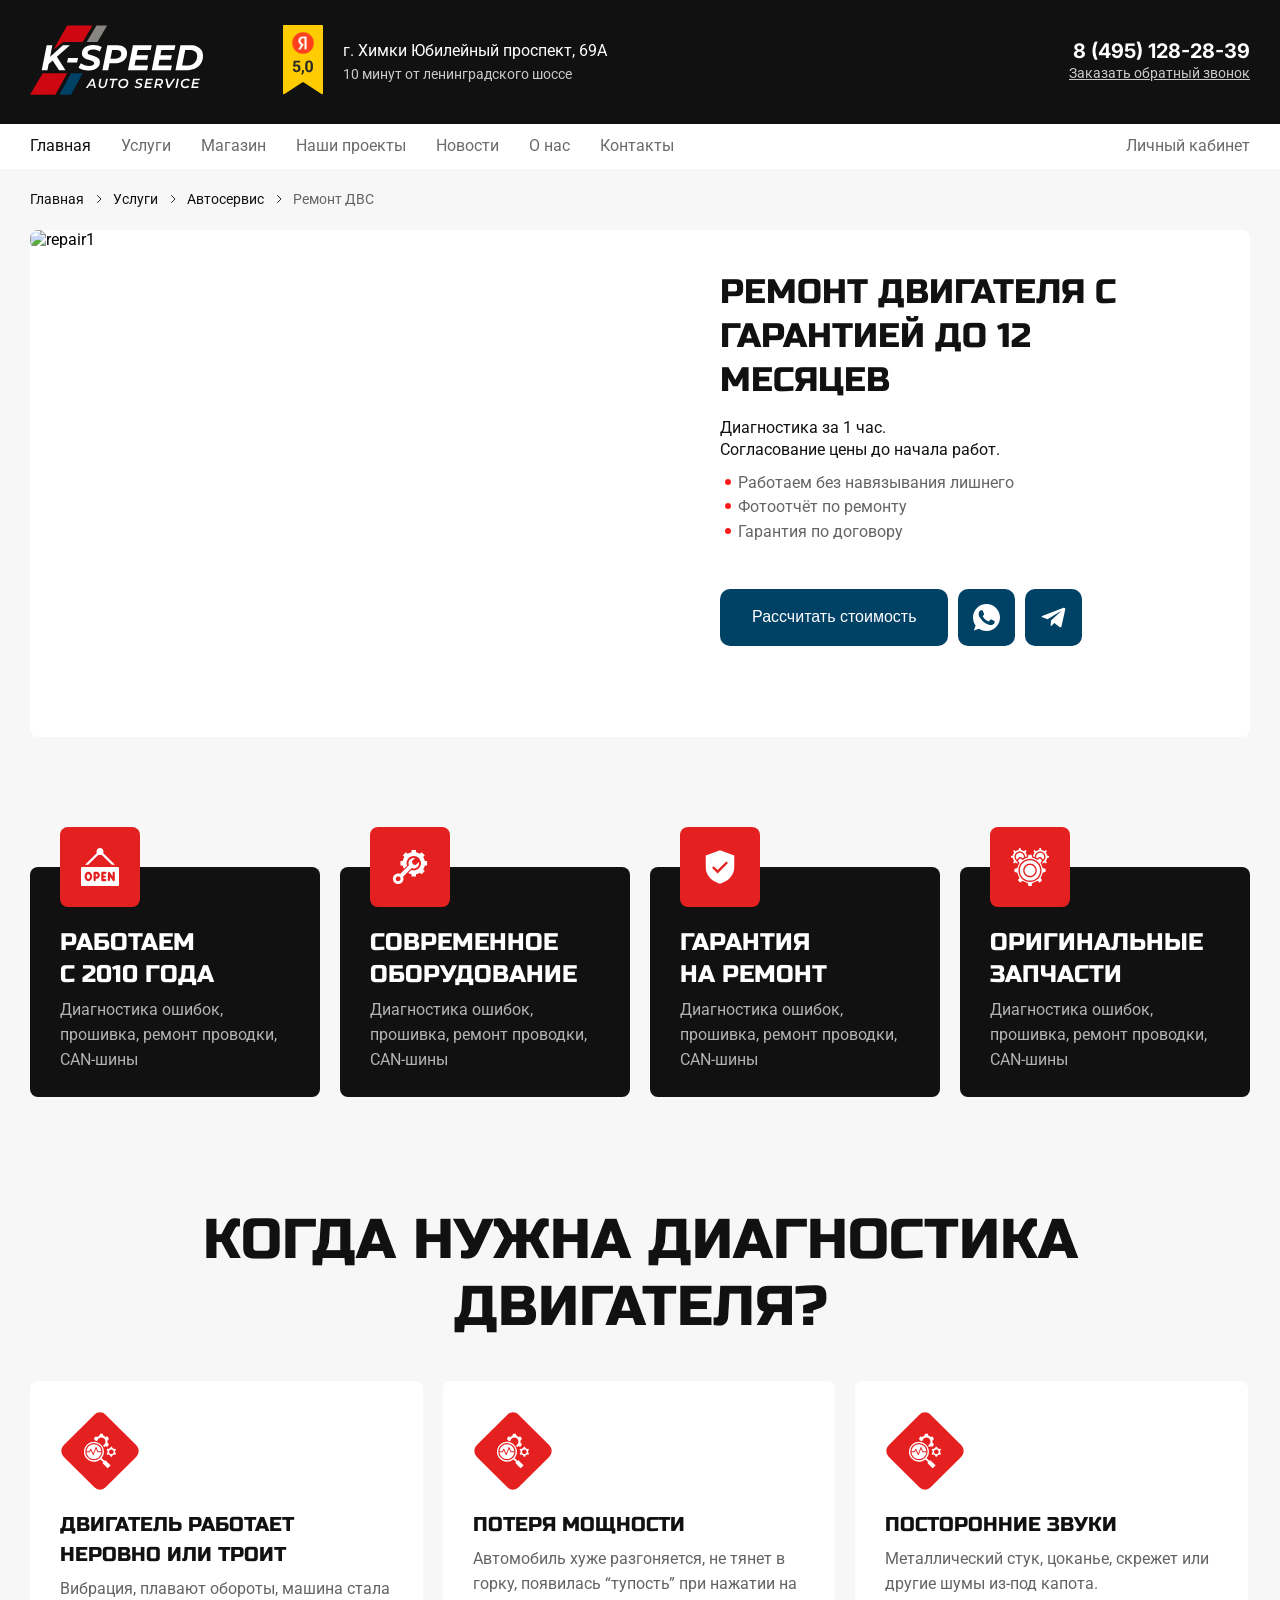
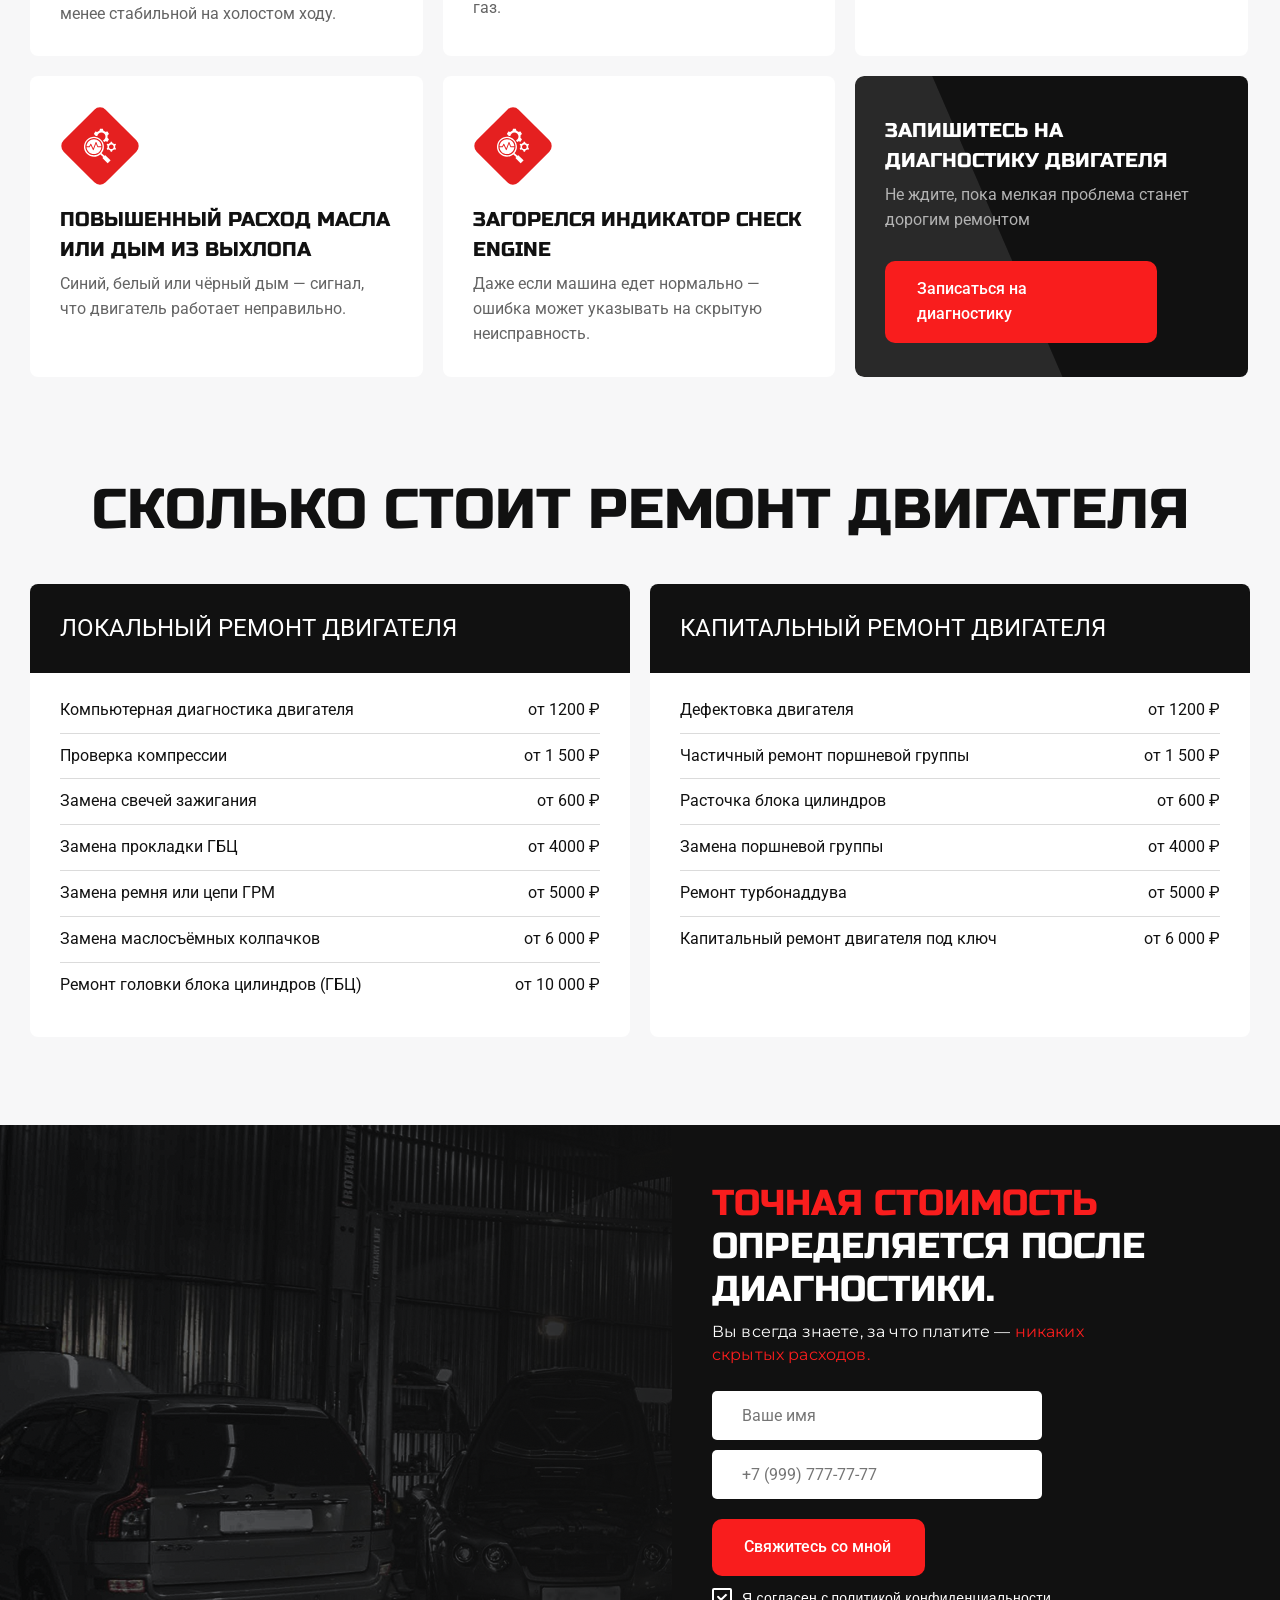
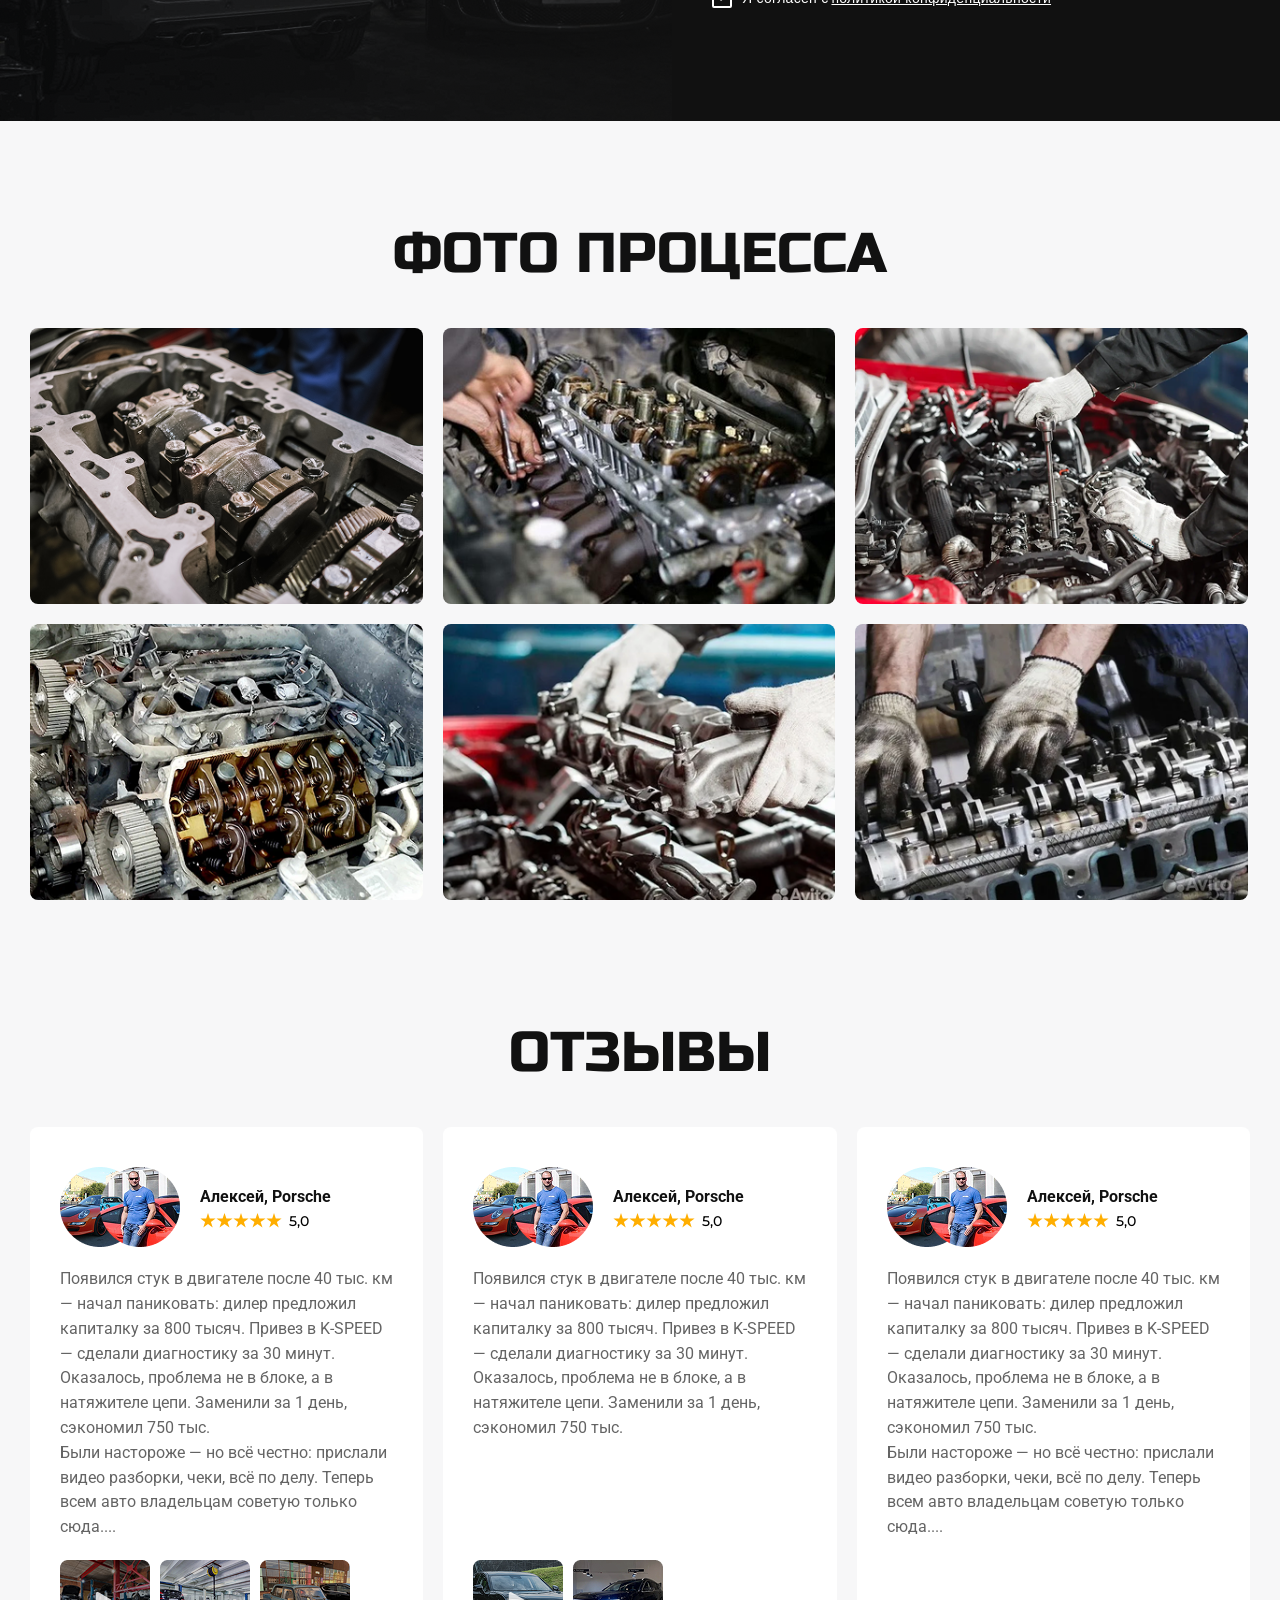
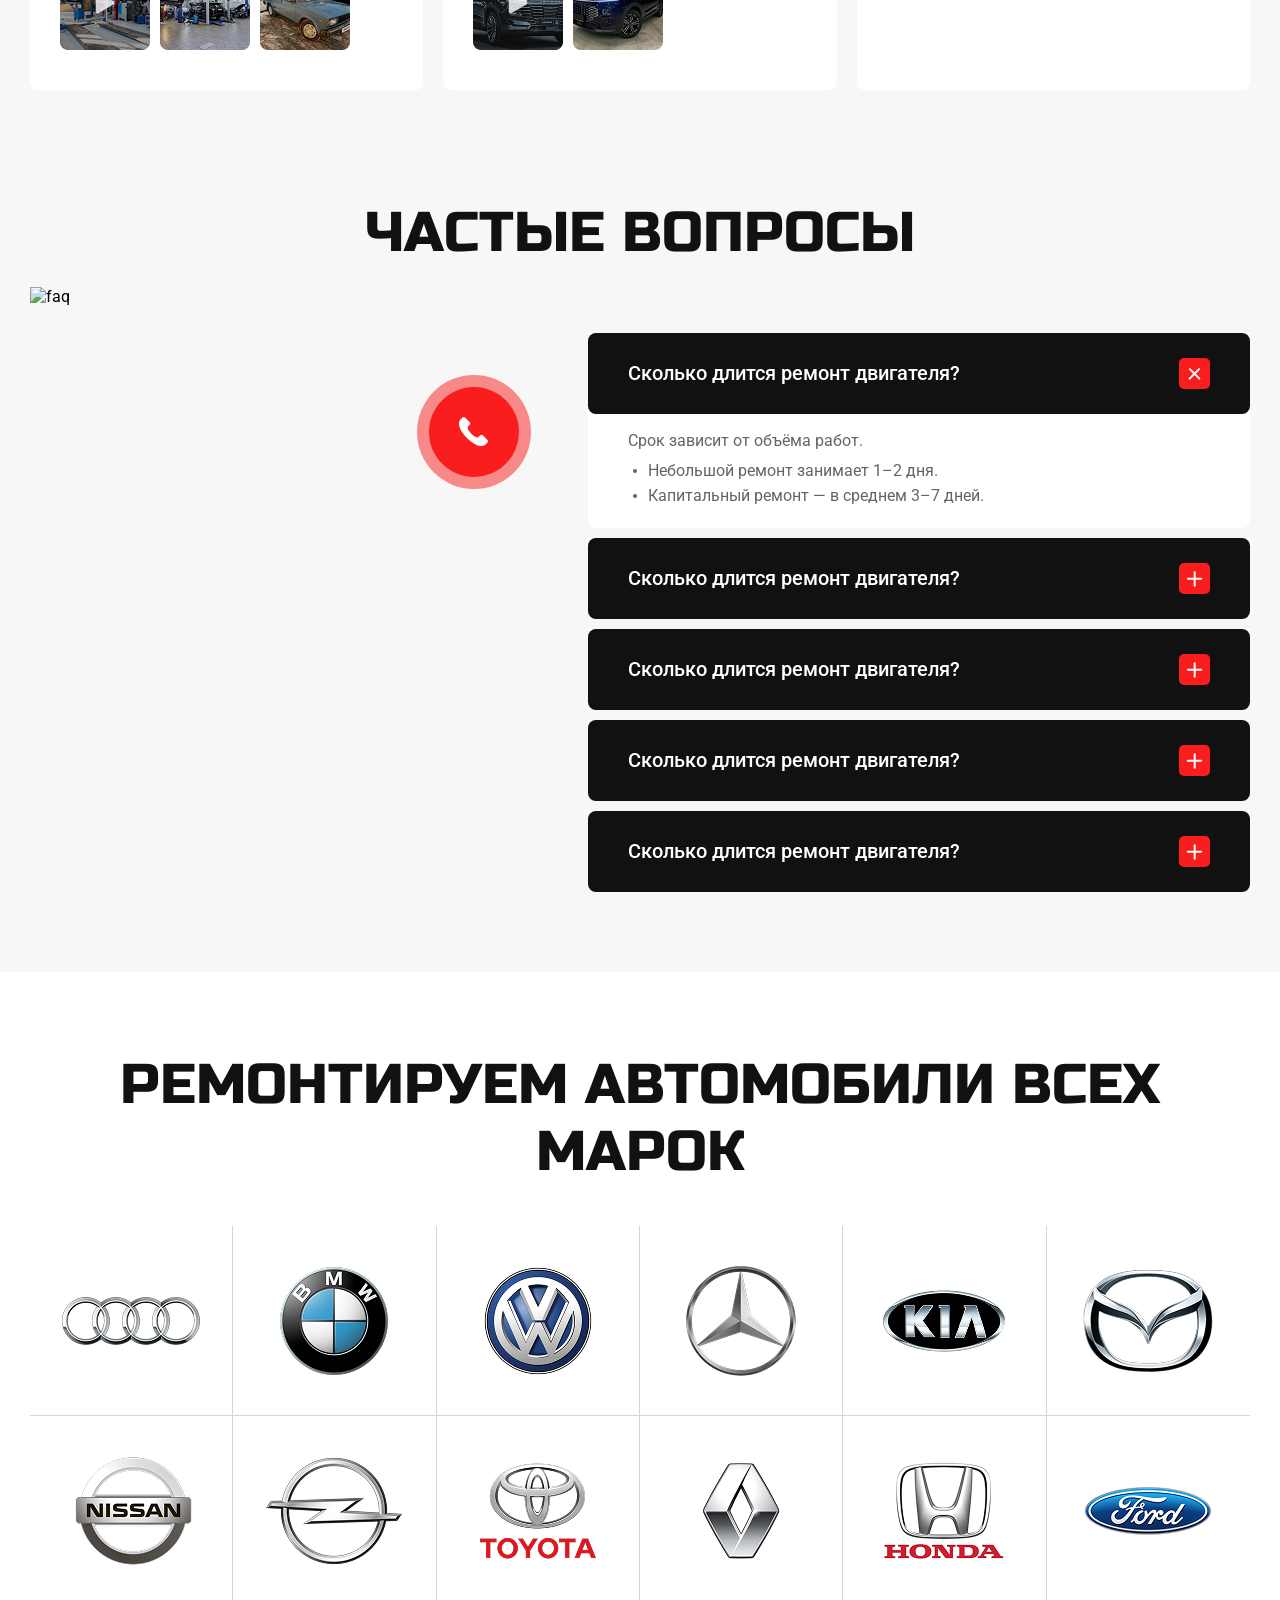
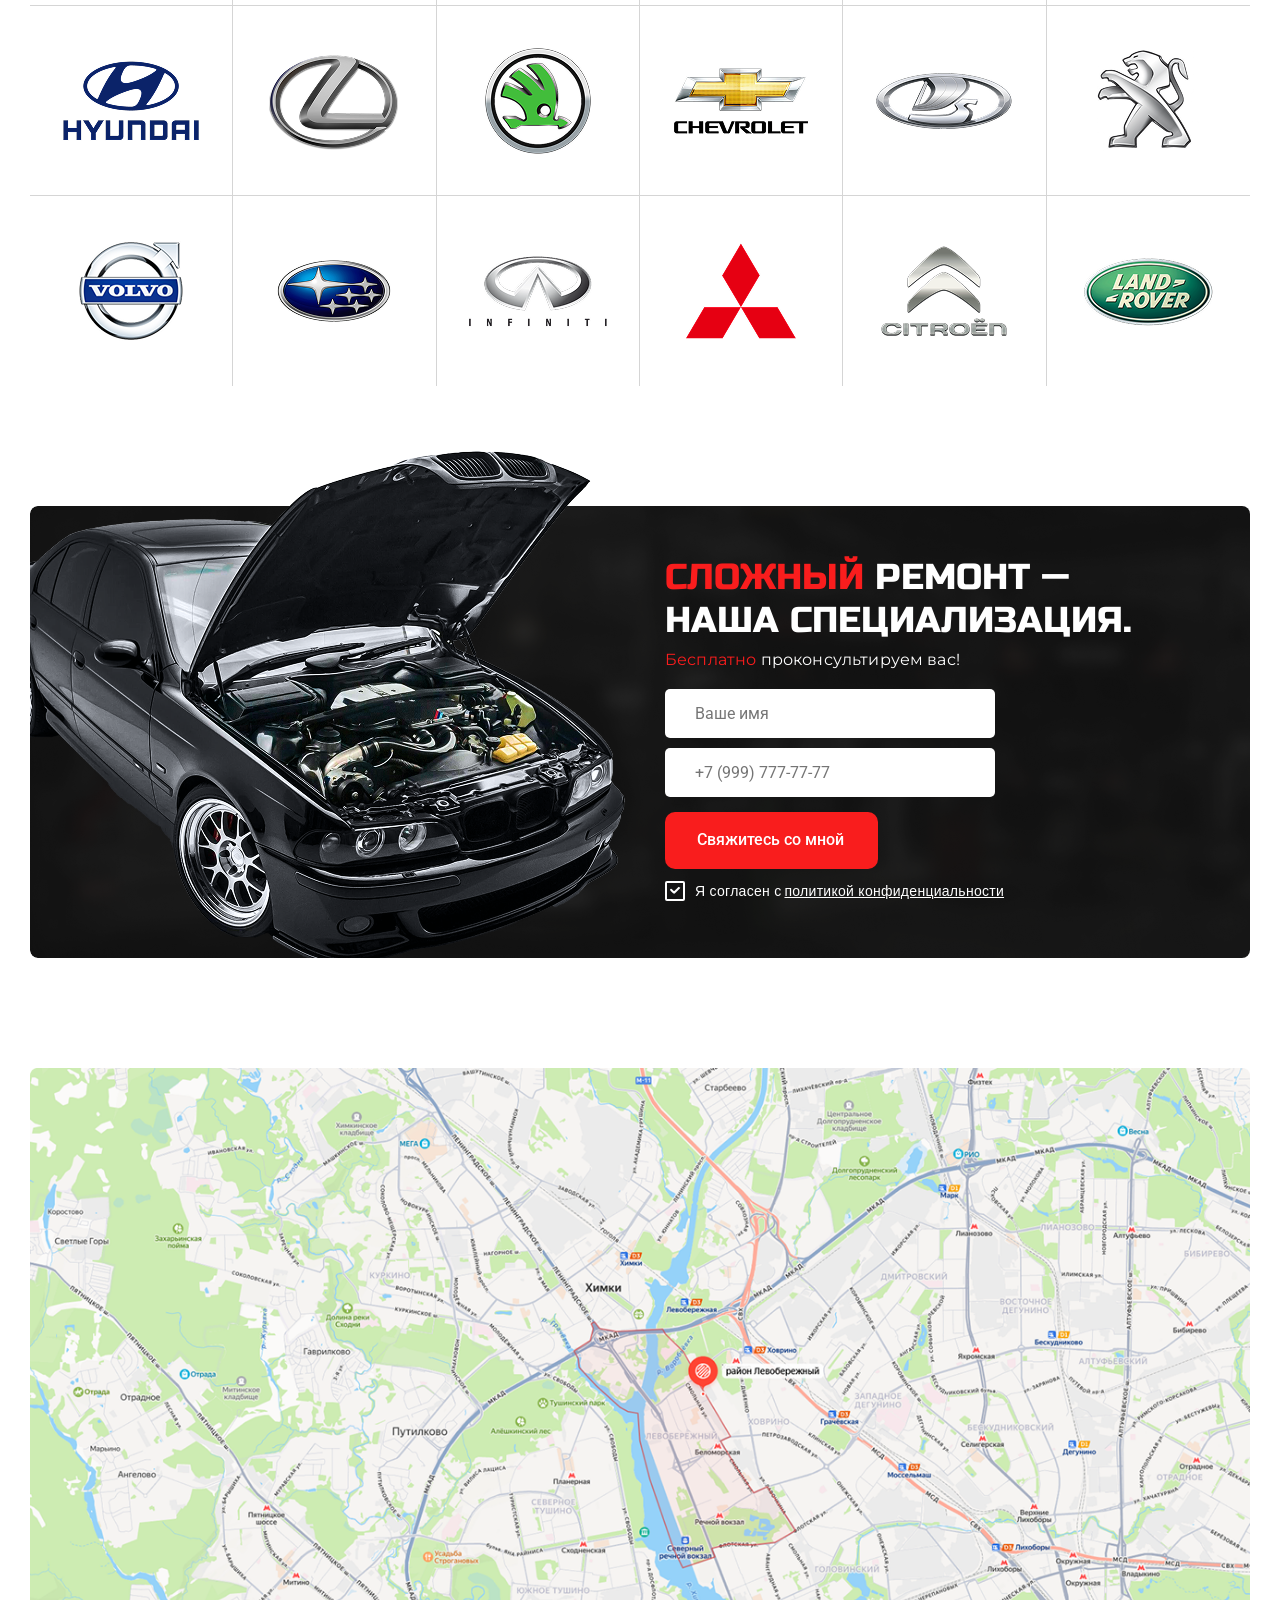
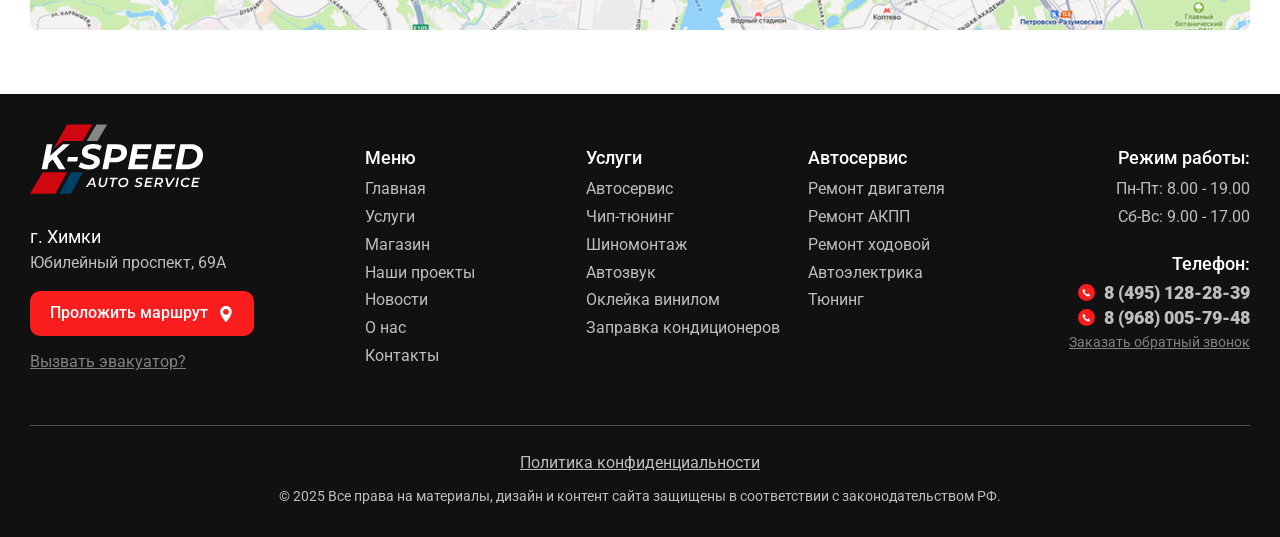
==== repair.html @ e87ddae4 "add new page" ====
<!DOCTYPE html>
<html lang="en">
<head>
    <meta name="viewport" content="width=device-width, initial-scale=1.0">
    <meta charset="UTF-8">
    <title>K-speed</title>
    <link
            rel="stylesheet"
            href="https://cdn.jsdelivr.net/npm/swiper@12/swiper-bundle.min.css"
    />
    <link rel="preconnect" href="https://fonts.googleapis.com">
    <link rel="preconnect" href="https://fonts.gstatic.com" crossorigin>
    <link href="https://fonts.googleapis.com/css2?family=Inter:ital,opsz,wght@0,14..32,100..900;1,14..32,100..900&family=Montserrat:ital,wght@0,100..900;1,100..900&family=Roboto:ital,wght@0,100..900;1,100..900&family=Russo+One&display=swap" rel="stylesheet">
    <link rel="stylesheet" href="css/main.css">
    <link rel="stylesheet" href="css/media.css">
</head>
<body>
    <header class="header">
        <div class="header__top">
            <div class="container">
                <div class="header__top--content df">
                    <div class="header__logo">
                        <a href="">
                            <img src="images/logo.svg" alt="logo">
                        </a>
                    </div>
                    <div class="header__address df a-center">
                        <div class="header__yandex">
                            <img src="images/yandex.svg" alt="yandex">
                        </div>
                        <div class="header__address--info df f-column">
                            <span>г. Химки Юбилейный проспект, 69А</span>
                            <span>10 минут от ленинградского шоссе</span>
                        </div>
                    </div>
                    <div class="header__phone df f-column j-center">
                        <a href="tel:8 (495) 128-28-39" class="header__phone--number">8 (495) 128-28-39</a>
                        <a href="" class="btn btn__request">Заказать обратный звонок</a>
                    </div>

                    <button class="btn btn__menu">
                        <svg xmlns="http://www.w3.org/2000/svg" width="20" height="20" viewBox="0 0 20 20" fill="none">
                            <path d="M2.5 5H17.5M2.5 10H17.5M2.5 15H17.5" stroke="white" stroke-width="1.25" stroke-linecap="round" stroke-linejoin="round"/>
                        </svg>
                    </button>
                </div>
            </div>
        </div>
        <nav class="nav">
            <div class="container">
                <div class="nav__content df">
                    <ul class="menu df a-center">
                        <li class="menu__item menu__item--active">
                            <a href="" class="menu__link">Главная</a>
                        </li>
                        <li class="menu__item">
                            <a href="" class="menu__link">Услуги</a>
                        </li>
                        <li class="menu__item">
                            <a href="" class="menu__link">Магазин</a>
                        </li>
                        <li class="menu__item">
                            <a href="" class="menu__link">Наши проекты</a>
                        </li>
                        <li class="menu__item">
                            <a href="" class="menu__link">Новости</a>
                        </li>
                        <li class="menu__item">
                            <a href="" class="menu__link">О нас</a>
                        </li>
                        <li class="menu__item">
                            <a href="" class="menu__link">Контакты</a>
                        </li>
                        <li class="menu__item">
                            <a href="" class="menu__link">Личный кабинет</a>
                        </li>
                    </ul>
                </div>
            </div>
        </nav>
    </header>
    <main>
        <section class="breadcrumbs"> 
            <div class="container">
                <ul class="breadcrumbs__list df a-center">
                    <li class="breadcrumbs__item">
                        <a href="">Главная</a>
                    </li>
                    <li class="breadcrumbs__item">
                        <a href="">Услуги</a>
                    </li>
                    <li class="breadcrumbs__item">
                        <a href="">Автосервис</a>
                    </li>
                    <li class="breadcrumbs__item">
                        Ремонт ДВС
                    </li>

                </ul>
            </div>
        </section>

        <section class="repair">
            <div class="container">
                <div class="repair__content df">
                    <div class="repair__left">
                        <img src="images/reapir1.svg" alt="repair1">
                    </div>
                    <div class="repair__right">
                        <h2 class="section__title">Ремонт двигателя
                            с гарантией до 12 месяцев</h2>
                        <p>Диагностика за 1 час. <br>
                            Согласование цены до начала работ.</p>
                        <ul>
                            <li>Работаем без навязывания лишнего</li>
                            <li>Фотоотчёт по ремонту</li>
                            <li>Гарантия по договору</li>
                        </ul>
                        <div class="repair__actions df">
                            <button class="btn btn__blue">Рассчитать стоимость</button>
                            <a href="" class="btn btn__blue btn__blue--square"><svg xmlns="http://www.w3.org/2000/svg" width="27" height="27" viewBox="0 0 27 27" fill="none">
                                <g clip-path="url(#clip0_79_37)">
                                    <path d="M13.5034 0H13.4966C6.05306 0 0 6.05475 0 13.5C0 16.4531 0.95175 19.1903 2.57006 21.4127L0.887625 26.4279L6.07669 24.7691C8.21138 26.1833 10.7578 27 13.5034 27C20.9469 27 27 20.9436 27 13.5C27 6.05644 20.9469 0 13.5034 0ZM21.3587 19.0637C21.033 19.9834 19.7404 20.7461 18.7093 20.9689C18.0039 21.1191 17.0826 21.2389 13.9809 19.953C10.0136 18.3094 7.45875 14.2779 7.25963 14.0164C7.06894 13.7548 5.6565 11.8817 5.6565 9.94444C5.6565 8.00719 6.64031 7.06388 7.03688 6.65888C7.36256 6.32644 7.90087 6.17456 8.41725 6.17456C8.58431 6.17456 8.7345 6.183 8.8695 6.18975C9.26606 6.20662 9.46519 6.23025 9.72675 6.85631C10.0524 7.641 10.8456 9.57825 10.9401 9.77738C11.0362 9.9765 11.1324 10.2465 10.9974 10.5081C10.8709 10.7781 10.7595 10.8979 10.5604 11.1274C10.3612 11.3569 10.1722 11.5324 9.97312 11.7788C9.79087 11.9931 9.585 12.2226 9.8145 12.6191C10.044 13.0073 10.8371 14.3016 12.0049 15.3411C13.5118 16.6826 14.7336 17.1113 15.1706 17.2935C15.4963 17.4285 15.8844 17.3964 16.1224 17.1433C16.4244 16.8176 16.7974 16.2776 17.1771 15.7461C17.4471 15.3647 17.7879 15.3174 18.1457 15.4524C18.5102 15.579 20.439 16.5324 20.8356 16.7299C21.2321 16.929 21.4937 17.0235 21.5899 17.1906C21.6844 17.3576 21.6844 18.1423 21.3587 19.0637Z" fill="white"/>
                                </g>
                                <defs>
                                    <clipPath id="clip0_79_37">
                                        <rect width="27" height="27" fill="white"/>
                                    </clipPath>
                                </defs>
                            </svg>
                            </a>
                            <a href="" class="btn btn__blue btn__blue--square"><svg xmlns="http://www.w3.org/2000/svg" width="27" height="27" viewBox="0 0 27 27" fill="none">
                                <path d="M2.20845 13.3586L7.64256 15.2042L20.5438 7.31698C20.7308 7.2026 20.9224 7.45659 20.7611 7.60506L10.9939 16.5953L10.6307 21.6284C10.6031 22.0113 11.0643 22.2245 11.338 21.9554L14.3453 18.9982L19.8429 23.1599C20.4355 23.6086 21.2936 23.2923 21.4534 22.5665L25.2814 5.18525C25.4998 4.1937 24.5282 3.35701 23.58 3.72012L2.1808 11.9144C1.50951 12.1715 1.5278 13.1275 2.20845 13.3586Z" fill="white"/>
                            </svg>
                            </a>
                        </div>
                    </div>
                </div>
            </div>
        </section>
        <section class="points">
            <div class="container">
                <div class="point__list df">
                    <div class="point__item">
                        <div class="point__icon">
                            <svg xmlns="http://www.w3.org/2000/svg" width="38" height="38" viewBox="0 0 38 38" fill="none">
                                <g clip-path="url(#clip0_79_142)">
                                    <path d="M15.4234 26.0756H14.748V28.6188H15.4234C17.1109 28.5488 17.1095 26.145 15.4234 26.0756Z" fill="white"/>
                                    <path d="M7.37434 26.0756C6.53812 26.0756 5.80469 27.227 5.80469 28.5396C5.80469 29.8523 6.53819 31.0037 7.37434 31.0037C8.21049 31.0037 8.94407 29.8523 8.94407 28.5396C8.94407 27.227 8.21049 26.0756 7.37434 26.0756Z" fill="white"/>
                                    <path d="M36.8866 19.0792H1.11328C0.498451 19.0792 0 19.5777 0 20.1925V36.8868C0 37.5016 0.498451 38 1.11328 38H36.8866C37.5014 38 37.9999 37.5016 37.9999 36.8868V20.1925C37.9999 19.5777 37.5014 19.0792 36.8866 19.0792ZM7.3736 33.2302C5.31827 33.2302 3.5774 31.2079 3.5774 28.5396C3.75917 22.3096 10.995 22.3266 11.17 28.5397C11.1699 31.1762 9.45373 33.2302 7.3736 33.2302ZM15.4226 30.8454H14.7472V32.117C14.6884 33.5941 12.5789 33.593 12.5207 32.117V24.9624C12.5207 24.3475 13.0191 23.8491 13.6339 23.8491H15.4226C20.0645 24.0418 20.061 30.6543 15.4226 30.8454ZM23.7697 27.4264C25.2468 27.4852 25.2457 29.5946 23.7697 29.6529H22.4981V31.0037H24.3659C25.843 31.0625 25.8419 33.172 24.3659 33.2302H21.3849C20.77 33.2302 20.2716 32.7318 20.2716 32.117V24.9623C20.2716 24.3475 20.77 23.849 21.3849 23.849H24.3659C25.843 23.9079 25.8419 26.0173 24.3659 26.0756H22.4981V27.4264H23.7697ZM33.8263 32.117C33.8263 32.6075 33.5052 33.0402 33.0357 33.1824C32.5628 33.3255 32.057 33.1398 31.7868 32.7345L29.0566 28.6392V32.1169C28.9977 33.594 26.8883 33.5929 26.8301 32.1169V24.9622C26.8301 24.4716 27.1512 24.0389 27.6207 23.8967C28.0901 23.7547 28.5974 23.9365 28.8696 24.3447L31.5998 28.44V24.9623C31.6586 23.4852 33.7681 23.4863 33.8263 24.9623V32.117Z" fill="white"/>
                                    <path d="M7.2191 16.8526L17.4417 6.62928C18.3678 7.1143 19.631 7.1143 20.557 6.62928L30.7796 16.8527H33.9284L22.1311 5.05444C23.2967 2.77794 21.5681 -0.0244773 18.9993 0.000163262C16.4309 -0.0246257 14.7017 2.77838 15.8676 5.05444L4.07031 16.8526H7.2191Z" fill="white"/>
                                </g>
                                <defs>
                                    <clipPath id="clip0_79_142">
                                        <rect width="38" height="38" fill="white"/>
                                    </clipPath>
                                </defs>
                            </svg>
                        </div>
                        <h3 class="point__title">Работаем <br> с 2010 года</h3>
                        <p class="point__text">Диагностика ошибок, прошивка, ремонт проводки, CAN-шины</p>
                    </div>
                    <div class="point__item">
                        <div class="point__icon">
                            <svg xmlns="http://www.w3.org/2000/svg" width="38" height="38" viewBox="0 0 38 38" fill="none">
                                <path fill-rule="evenodd" clip-rule="evenodd" d="M20.5585 1.90002H25.0038V4.1305C26.4756 4.4239 27.8442 5.00295 29.0497 5.80741L30.6276 4.22943L33.7709 7.37279L32.193 8.95069C32.9976 10.1561 33.5764 11.5248 33.8699 12.9965H36.1004V17.4418H33.8699C33.5766 18.9137 32.9975 20.2823 32.1931 21.4878L33.7709 23.0657L30.6276 26.209L29.0498 24.6313C27.8443 25.4359 26.4755 26.0147 25.0038 26.3082V28.5385H20.5585V26.3082C19.3715 26.0716 18.2517 25.6492 17.2304 25.0726L20.3264 21.9766C21.0923 22.2549 21.919 22.4069 22.7811 22.4069C26.7507 22.4069 29.9687 19.1889 29.9687 15.2193C29.9687 11.2496 26.7507 8.03166 22.7811 8.03166C18.8115 8.03166 15.5935 11.2496 15.5935 15.2193C15.5935 16.0814 15.7454 16.9079 16.0237 17.6739L12.9277 20.77C12.3511 19.7487 11.9289 18.6288 11.6922 17.4419H9.46184V12.9966H11.6922C11.9856 11.5248 12.5647 10.1561 13.3691 8.95062L11.7912 7.37272L14.9345 4.22943L16.5124 5.80727C17.7178 5.00267 19.0867 4.4239 20.5584 4.13043V1.90002H20.5585ZM27.9134 13.9883L24.8124 17.0893L21.7355 16.2649L20.911 13.188L24.012 10.087C23.6172 9.99262 23.205 9.94263 22.7812 9.94263C19.867 9.94263 17.5047 12.305 17.5047 15.2192C17.5047 15.967 17.6606 16.6784 17.9412 17.323C14.1718 21.0923 13.0502 22.2139 9.28087 25.9833C8.63627 25.7027 7.92492 25.5468 7.17702 25.5468C4.26282 25.5468 1.90039 27.9093 1.90039 30.8235C1.90039 33.7376 4.26282 36.1 7.17695 36.1C10.0911 36.1 12.4535 33.7376 12.4535 30.8235C12.4535 30.0756 12.2976 29.3642 12.017 28.7196L20.6773 20.0593C21.3219 20.3399 22.0333 20.4959 22.7812 20.4959C25.6954 20.4959 28.0578 18.1335 28.0578 15.2193C28.0577 14.7954 28.0077 14.3832 27.9134 13.9883ZM7.85514 33.3542L5.32434 32.6761L4.64622 30.1453L6.49891 28.2926L9.02971 28.9707L9.70789 31.5015L7.85514 33.3542Z" fill="white"/>
                            </svg>

                        </div>
                        <h3 class="point__title">Современное <br>оборудование</h3>
                        <p class="point__text">Диагностика ошибок, прошивка, ремонт проводки, CAN-шины</p>
                    </div>
                    <div class="point__item">
                        <div class="point__icon">
                            <svg xmlns="http://www.w3.org/2000/svg" width="38" height="38" viewBox="0 0 38 38" fill="none">
                                <path d="M19 2.29846L4.75 7.48102V19C4.75 32.0161 18.5779 35.5566 18.717 35.5914L19 35.6598L19.283 35.5914C19.4221 35.5566 33.25 32.0161 33.25 19V7.48102L19 2.29846ZM16.625 25.4292L11.0354 19.8396L12.7146 18.1604L16.625 22.0708L25.2854 13.4104L26.9646 15.0896L16.625 25.4292Z" fill="white"/>
                            </svg>
                        </div>
                        <h3 class="point__title">Гарантия <br>
                            на ремонт</h3>
                        <p class="point__text">Диагностика ошибок, прошивка, ремонт проводки, CAN-шины</p>
                    </div>
                    <div class="point__item">
                        <div class="point__icon">
                            <svg xmlns="http://www.w3.org/2000/svg" width="38" height="38" viewBox="0 0 38 38" fill="none">
                                <g clip-path="url(#clip0_79_154)">
                                    <path d="M18.9983 32.5687C24.6195 32.5687 29.1764 28.0118 29.1764 22.3907C29.1764 16.7695 24.6195 12.2126 18.9983 12.2126C13.3772 12.2126 8.82031 16.7695 8.82031 22.3907C8.82667 28.0092 13.3798 32.5623 18.9983 32.5687ZM18.9983 15.6053C22.7458 15.6053 25.7837 18.6432 25.7837 22.3907C25.7837 26.1381 22.7458 29.176 18.9983 29.176C15.2509 29.176 12.213 26.1381 12.213 22.3907C12.2171 18.645 15.2526 15.6094 18.9983 15.6053Z" fill="white"/>
                                    <path d="M8.18882 9.32561C8.78282 8.85882 9.61492 8.84467 10.2244 9.29102L11.6358 10.3014C12.011 10.072 12.3971 9.86782 12.7893 9.67578C12.8541 9.39505 12.8887 9.1082 12.8925 8.82018C12.894 6.98612 11.669 5.37752 9.90058 4.89128C8.13216 4.40505 6.25697 5.16129 5.32065 6.73824C4.38433 8.31518 4.61794 10.3236 5.89134 11.6435C5.90493 11.6252 5.9144 11.6049 5.92867 11.5872C6.26731 11.1686 6.62976 10.7699 7.01433 10.3929C7.3875 10.0175 7.7795 9.66132 8.18882 9.32561Z" fill="white"/>
                                    <path d="M1.38491 9.77872C1.65872 9.82341 1.87775 10.0303 1.9379 10.3012C2.1199 11.1296 2.44925 11.9186 2.91024 12.6306C3.06251 12.8654 3.05497 13.1696 2.89123 13.3967L2.08512 14.5148C2.23577 14.694 2.41079 14.8792 2.59061 15.0652C2.75959 15.2287 2.94072 15.3936 3.12734 15.5544L4.24422 14.7496C4.47092 14.586 4.77478 14.5782 5.00964 14.7299C5.51825 15.0581 6.06725 15.319 6.64286 15.5062C6.73175 15.3468 6.81383 15.1846 6.90951 15.0313L5.89784 13.6179C5.81724 13.5034 5.75117 13.3794 5.70106 13.2487C4.25071 12.2414 3.38775 10.5858 3.39267 8.81996C3.39267 5.82202 5.82298 3.39166 8.82098 3.39166C11.819 3.39166 14.2493 5.82196 14.2493 8.81996C14.2493 8.90342 14.235 8.98619 14.2316 9.06965C14.6985 8.89881 15.1742 8.75296 15.6566 8.63266L15.8269 7.59244C15.7681 7.51758 15.7261 7.43107 15.7034 7.33869C15.5214 6.51027 15.192 5.72123 14.731 5.0093C14.5788 4.77444 14.5863 4.47021 14.75 4.24321L15.5562 3.12501C15.4035 2.94319 15.2332 2.75795 15.0581 2.58218C14.8831 2.40641 14.7012 2.24292 14.5153 2.08416L13.3957 2.88485C13.17 3.04635 12.8688 3.05414 12.6351 2.90455C11.9203 2.44755 11.1307 2.12007 10.3023 1.93694C10.0315 1.87673 9.82455 1.65777 9.77986 1.38395L9.55934 0.0356945C9.06812 -0.00668982 8.57409 -0.00668982 8.08287 0.0356945L7.86235 1.38395C7.81766 1.65777 7.61072 1.87679 7.3399 1.93694C6.51153 2.12 5.72188 2.44755 5.00708 2.90455C4.77334 3.05414 4.4721 3.04635 4.24647 2.88485L3.12603 2.0841C2.94689 2.23475 2.76165 2.40978 2.57572 2.5896C2.40811 2.7572 2.24051 2.94039 2.08512 3.12495L2.89123 4.24314C3.05497 4.47015 3.06251 4.77438 2.91024 5.00924C2.44925 5.72123 2.1199 6.5102 1.9379 7.33863C1.87769 7.60945 1.65872 7.81639 1.38491 7.86108L0.0366499 8.0816C0.0155825 8.32051 0 8.56547 0 8.8199C0 9.07433 0.0148968 9.31592 0.0366499 9.55813L1.38491 9.77872Z" fill="white"/>
                                    <path d="M18.9986 27.819C21.9966 27.819 24.4269 25.3887 24.4269 22.3907C24.4269 19.3927 21.9966 16.9624 18.9986 16.9624C16.0006 16.9624 13.5703 19.3927 13.5703 22.3907C13.5703 25.3887 16.0006 27.819 18.9986 27.819Z" fill="white"/>
                                    <path d="M33.2479 8.81998C33.2479 6.57149 31.4252 4.74878 29.1767 4.74878C26.9282 4.74878 25.1055 6.57155 25.1055 8.81998C25.1092 9.10806 25.1438 9.39491 25.2086 9.67558C25.5994 9.86762 25.9856 10.0719 26.3622 10.3012L27.7756 9.28951C28.379 8.84541 29.204 8.85569 29.7962 9.31463C30.213 9.65569 30.6118 10.018 30.9911 10.4003C31.3715 10.773 31.7301 11.1671 32.0653 11.5809C32.0809 11.6013 32.0924 11.6237 32.1073 11.6447C32.8421 10.8885 33.2515 9.87447 33.2479 8.81998Z" fill="white"/>
                                    <path d="M23.767 9.06971C23.7636 8.98625 23.7493 8.90348 23.7493 8.82002C23.7493 5.82208 26.1796 3.39171 29.1776 3.39171C32.1756 3.39171 34.6059 5.82202 34.6059 8.82002C34.6109 10.5848 33.7484 12.2394 32.2989 13.2461C32.2489 13.3776 32.1825 13.5023 32.1015 13.6173L31.0911 15.0286C31.1868 15.1847 31.2689 15.3469 31.3578 15.5036C31.9334 15.3164 32.4824 15.0555 32.991 14.7273C33.2258 14.5756 33.5296 14.5834 33.7564 14.747L34.874 15.5524C35.0484 15.4011 35.237 15.2301 35.425 15.0476C35.5878 14.8787 35.7581 14.6982 35.9156 14.5116L35.1094 13.394C34.9457 13.167 34.9382 12.8628 35.0904 12.6279C35.5514 11.9159 35.8808 11.127 36.0628 10.2985C36.123 10.0277 36.342 9.82079 36.6158 9.77609L37.964 9.55557C37.985 9.31741 38.0007 9.07245 38.0007 8.81734C38.0007 8.56222 37.9857 8.32132 37.964 8.0791L36.6158 7.85858C36.342 7.81389 36.1229 7.60695 36.0628 7.33613C35.8808 6.50771 35.5514 5.71867 35.0904 5.00674C34.9382 4.77188 34.9457 4.46765 35.1094 4.24065L35.9156 3.12245C35.7629 2.94057 35.5926 2.75539 35.4175 2.57962C35.2425 2.40385 35.0606 2.24036 34.8747 2.0816L33.7551 2.88229C33.5294 3.04379 33.2282 3.05158 32.9945 2.90199C32.2797 2.44499 31.4901 2.11751 30.6617 1.93438C30.3909 1.87417 30.184 1.6552 30.1393 1.38139L29.9186 0.0330089C29.4273 -0.00937537 28.9333 -0.00937537 28.4421 0.0330089L28.2216 1.38127C28.1769 1.65508 27.9699 1.87411 27.6991 1.93426C26.8708 2.11732 26.0811 2.44486 25.3663 2.90186C25.1326 3.05146 24.8313 3.04366 24.6057 2.88217L23.4854 2.08148C23.3063 2.23213 23.1211 2.40715 22.9351 2.58697C22.7675 2.75458 22.5999 2.93777 22.4445 3.12232L23.2506 4.24052C23.4144 4.46753 23.4219 4.77176 23.2697 5.00662C22.8087 5.71861 22.4793 6.50758 22.2973 7.33601C22.2746 7.42838 22.2325 7.51489 22.1738 7.58975L22.3441 8.62997C22.8259 8.75127 23.3008 8.89805 23.767 9.06971Z" fill="white"/>
                                    <path d="M11.2198 11.6699L9.43257 10.3929C9.3152 10.3011 9.15078 10.2994 9.03154 10.3889C8.28595 11.0057 7.60051 11.6918 6.98438 12.438C6.90609 12.5563 6.91183 12.7113 6.99865 12.8234L8.27903 14.6107C8.44234 14.8387 8.44851 15.1436 8.29462 15.3781C7.4124 16.7172 6.79234 18.2114 6.46729 19.7817C6.41026 20.0568 6.18955 20.2684 5.91225 20.3137L3.75046 20.6686C3.6071 20.6867 3.49291 20.7973 3.47023 20.9399C3.3667 21.9065 3.3667 22.8815 3.47023 23.8481C3.4994 23.9856 3.61034 24.0908 3.74909 24.1128L5.91156 24.4677C6.18887 24.513 6.40958 24.7245 6.46661 24.9997C6.7916 26.5699 7.41165 28.0643 8.29393 29.4033C8.44782 29.6378 8.44159 29.9427 8.27835 30.1707L7.00202 31.958C6.91127 32.076 6.90959 32.2398 6.99797 32.3597C7.6184 33.1066 8.30714 33.794 9.05529 34.413C9.17266 34.4871 9.32412 34.4786 9.43257 34.392L11.2198 33.1116C11.4478 32.9483 11.7528 32.9421 11.9872 33.096C13.3263 33.9782 14.8206 34.5983 16.3909 34.9233C16.666 34.9804 16.8776 35.2011 16.9229 35.4784L17.2777 37.6402C17.2959 37.7835 17.4064 37.8977 17.5491 37.9204C18.5157 38.0249 19.4907 38.0249 20.4573 37.9204C20.5972 37.8956 20.7044 37.7825 20.7219 37.6415L21.0768 35.4791C21.1221 35.2017 21.3336 34.981 21.6088 34.924C23.179 34.599 24.6734 33.979 26.0124 33.0967C26.2469 32.9428 26.5518 32.949 26.7798 33.1123L28.5671 34.3886C28.6843 34.4817 28.8497 34.4834 28.9688 34.3926C29.7131 33.7746 30.3983 33.0886 31.0153 32.3435C31.0928 32.2284 31.0893 32.0769 31.0064 31.9655L29.7206 30.1708C29.5573 29.9428 29.5511 29.6378 29.705 29.4034C30.5873 28.0643 31.2073 26.57 31.5324 24.9997C31.5894 24.7246 31.8101 24.5131 32.0874 24.4677L34.2492 24.1128C34.3907 24.0908 34.5032 23.9821 34.5301 23.8415C34.633 22.8768 34.633 21.904 34.5301 20.9394C34.507 20.7971 34.3934 20.6868 34.2506 20.668L32.0881 20.3131C31.8108 20.2678 31.5901 20.0563 31.533 19.7811C31.2081 18.2108 30.588 16.7165 29.7057 15.3774C29.5518 15.143 29.5581 14.838 29.7213 14.61L30.9976 12.8235C31.0868 12.7084 31.0909 12.5488 31.0078 12.4292C30.3888 11.6831 29.7007 10.9973 28.9525 10.3808C28.8352 10.3002 28.6791 10.3057 28.5678 10.3944L26.7799 11.67C26.5519 11.8333 26.2469 11.8395 26.0125 11.6856C24.6733 10.8036 23.179 10.1836 21.6088 9.85825C21.3337 9.80122 21.1222 9.58051 21.0768 9.30321L20.722 7.14073C20.7036 6.99763 20.5931 6.88381 20.4506 6.86119C19.484 6.75672 18.509 6.75672 17.5424 6.86119C17.4028 6.88593 17.2955 6.99868 17.2778 7.13936L16.9229 9.30252C16.8776 9.57983 16.6661 9.80054 16.3909 9.85757C14.8207 10.1828 13.3264 10.8029 11.9873 11.6849C11.7529 11.839 11.448 11.833 11.2198 11.6699ZM19 10.8557C25.3706 10.8557 30.535 16.0202 30.535 22.3908C30.535 28.7614 25.3706 33.9259 19 33.9259C12.6293 33.9259 7.46482 28.7615 7.46482 22.3908C7.47192 16.0231 12.6322 10.8628 19 10.8557Z" fill="white"/>
                                </g>
                                <defs>
                                    <clipPath id="clip0_79_154">
                                        <rect width="38" height="38" fill="white"/>
                                    </clipPath>
                                </defs>
                            </svg>
                        </div>
                        <h3 class="point__title">Оригинальные <br> запчасти</h3>
                        <p class="point__text">Диагностика ошибок, прошивка, ремонт проводки, CAN-шины</p>
                    </div>
                </div>
            </div>
        </section>
        <section class="diagnostics">
            <div class="container">
                <h2 class="section__title">когда нужна диагностика двигателя?</h2>
                <div class="diagnostic__list df f-wrap">
                    <div class="diagnostic__item">
                        <div class="diagnostic__icon">
                            <img src="images/dg.svg" alt="">
                        </div>
                        <h3 class="diagnostic__title">Двигатель работает неровно или троит</h3>
                        <p class="diagnostic__text">Вибрация, плавают обороты, машина стала менее стабильной на холостом ходу.</p>

                    </div>
                    <div class="diagnostic__item">
                        <div class="diagnostic__icon">
                            <img src="images/dg.svg" alt="">
                        </div>
                        <h3 class="diagnostic__title">Потеря мощности</h3>
                        <p class="diagnostic__text">Автомобиль хуже разгоняется, не тянет в горку, появилась “тупость” при нажатии на газ.</p>

                    </div>
                    <div class="diagnostic__item">
                        <div class="diagnostic__icon">
                            <img src="images/dg.svg" alt="">
                        </div>
                        <h3 class="diagnostic__title">Посторонние звуки</h3>
                        <p class="diagnostic__text">Металлический стук, цоканье, скрежет или другие шумы из-под капота.</p>

                    </div>
                    <div class="diagnostic__item">
                        <div class="diagnostic__icon">
                            <img src="images/dg.svg" alt="">
                        </div>
                        <h3 class="diagnostic__title">Повышенный расход масла или дым из выхлопа</h3>
                        <p class="diagnostic__text">Синий, белый или чёрный дым — сигнал, что двигатель работает неправильно.</p>

                    </div>
                    <div class="diagnostic__item">
                        <div class="diagnostic__icon">
                            <img src="images/dg.svg" alt="">
                        </div>
                        <h3 class="diagnostic__title">Загорелся индикатор Check Engine</h3>
                        <p class="diagnostic__text">Даже если машина едет нормально — ошибка может указывать на скрытую неисправность.</p>

                    </div>
                    <div class="diagnostic__item">
                        <h3 class="diagnostic__title">Запишитесь на <br> диагностику двигателя</h3>
                        <p class="diagnostic__text">Не ждите, пока мелкая проблема станет дорогим ремонтом</p>
                        <a href="" class="btn btn__red">Записаться на диагностику</a>
                    </div>
                </div>
            </div>
        </section>
        <section class="price">
            <div class="container">
                <h2 class="section__title">Сколько стоит ремонт двигателя</h2>
                <div class="price__content df ">
                    <div class="price__list">
                        <div class="price__top">
                            Локальный ремонт двигателя
                        </div>
                        <div class="price__info">
                            <div class="price__row df j-spc-btw">
                                Компьютерная диагностика двигателя
                                <span>от 1200 ₽</span>
                            </div>
                            <div class="price__row df j-spc-btw">
                                Проверка компрессии
                                <span>от 1 500 ₽</span>
                            </div>
                            <div class="price__row df j-spc-btw">
                                Замена свечей зажигания
                                <span>от 600 ₽</span>
                            </div>
                            <div class="price__row df j-spc-btw">
                                Замена прокладки ГБЦ
                                <span>от 4000 ₽</span>
                            </div>
                            <div class="price__row df j-spc-btw">
                                Замена ремня или цепи ГРМ
                                <span>от 5000 ₽</span>
                            </div>
                            <div class="price__row df j-spc-btw">
                                Замена маслосъёмных колпачков
                                <span>от 6 000 ₽</span>
                            </div>
                            <div class="price__row df j-spc-btw">
                                Ремонт головки блока цилиндров (ГБЦ)
                                <span>от 10 000 ₽</span>
                            </div>
                        </div>
                    </div>
                    <div class="price__list">
                        <div class="price__top">
                            Капитальный ремонт двигателя
                        </div>
                        <div class="price__info">
                            <div class="price__row df j-spc-btw">
                                Дефектовка двигателя
                                <span>от 1200 ₽</span>
                            </div>
                            <div class="price__row df j-spc-btw">
                                Частичный ремонт поршневой группы
                                <span>от 1 500 ₽</span>
                            </div>
                            <div class="price__row df j-spc-btw">
                                Расточка блока цилиндров
                                <span>от 600 ₽</span>
                            </div>
                            <div class="price__row df j-spc-btw">
                                Замена поршневой группы
                                <span>от 4000 ₽</span>
                            </div>
                            <div class="price__row df j-spc-btw">
                                Ремонт турбонаддува
                                <span>от 5000 ₽</span>
                            </div>
                            <div class="price__row df j-spc-btw">
                                Капитальный ремонт двигателя под ключ
                                <span>от 6 000 ₽</span>
                            </div>

                        </div>
                    </div>
                </div>
            </div>
        </section>
        <section class="contact repair-contact">
                <div class="contact__content df">
                    <div class="contact__left">
                        <img src="images/calculator-l.svg" alt="">

                    </div>
                    <div class="contact__right">
                        <h2>
                            <span>Точная стоимость </span> определяется после диагностики.
                        </h2>
                        <p>
                            Вы всегда знаете, за что платите — <span>никаких скрытых расходов.</span>
                        </p>
                        <form action="">
                            <div class="form__row">
                                <input type="text" placeholder="Ваше имя">
                            </div>
                            <div class="form__row">
                                <input type="tel" placeholder="+7 (999) 777-77-77">
                            </div>
                            <a href="" class="btn btn__red">Свяжитесь со мной</a>
                            <label class="calculator-container">Я согласен с <a href="#">политикой конфиденциальности</a>
                                <input type="checkbox" checked="checked" name="radio">
                                <span class="checkmark"></span>
                            </label>
                        </form>
                    </div>
                </div>
        </section>
        <section class="gallery">
            <div class="container">
                <h2 class="section__title">Фото процесса</h2>
                <div class="gallery__list df f-wrap">
                    <div class="gallery__item">
                        <img src="images/g1.png" alt="g1">
                    </div>
                    <div class="gallery__item">
                        <img src="images/g2.png" alt="g1">
                    </div>
                    <div class="gallery__item">
                        <img src="images/g3.png" alt="g1">
                    </div>
                    <div class="gallery__item">
                        <img src="images/g4.png" alt="g1">
                    </div>
                    <div class="gallery__item">
                        <img src="images/g5.png" alt="g1">
                    </div>
                    <div class="gallery__item">
                        <img src="images/g6.png" alt="g1">
                    </div>
                </div>
            </div>
        </section>
        <section class="review">
            <div class="container">
                <h2 class="section__title">Отзывы</h2>
                <div class="review__list df">
                    <div class="review__item">
                        <div class="review__top df a-center">
                            <div class="review__img df a-center">
                                <img src="images/r1.png" alt="">
                                <img src="images/r2.png" alt="">
                            </div>
                            <div class="review__name">
                                <h3>Алексей, Porsche</h3>
                                <div class="df a-center">
                                    <img src="images/5.svg" alt="">
                                    <span>5,0</span>
                                </div>
                            </div>
                        </div>
                        <div class="review__content">
                            <p>Появился стук в двигателе после 40 тыс. км — начал паниковать: дилер предложил капиталку за 800 тысяч. Привез в K-SPEED — сделали диагностику за 30 минут. Оказалось, проблема не в блоке, а в натяжителе цепи. Заменили за 1 день, сэкономил 750 тыс.
                                <br>
                                Были настороже — но всё честно: прислали видео разборки, чеки, всё по делу. Теперь всем авто владельцам советую только сюда....
                            </p>
                        </div>
                        <div class="review__gallery df">
                            <div class="review__gallery--item">
                                <img src="images/r3.png" alt="">
                                <span class="play">
                                    <svg width="19" height="22" viewBox="0 0 19 22" fill="none" xmlns="http://www.w3.org/2000/svg">
<path d="M18 8.93104C19.3333 9.70084 19.3333 11.6253 18 12.3951L3 21.0554C1.66667 21.8252 8.49539e-07 20.8629 9.16837e-07 19.3233L1.67394e-06 2.00283C1.74124e-06 0.46323 1.66667 -0.49902 3 0.270781L18 8.93104Z" fill="white" fill-opacity="0.8"/>
</svg>

                                </span>
                            </div>
                            <div class="review__gallery--item">
                                <img src="images/r4.png" alt="">
                            </div>
                            <div class="review__gallery--item">
                                <img src="images/r5.png" alt="">
                            </div>
                        </div>
                    </div>
                    <div class="review__item">
                        <div class="review__top df a-center">
                            <div class="review__img df a-center">
                                <img src="images/r1.png" alt="">
                                <img src="images/r2.png" alt="">
                            </div>
                            <div class="review__name">
                                <h3>Алексей, Porsche</h3>
                                <div class="df a-center">
                                    <img src="images/5.svg" alt="">
                                    <span>5,0</span>
                                </div>
                            </div>
                        </div>
                        <div class="review__content">
                            <p>
                                Появился стук в двигателе после 40 тыс. км — начал паниковать: дилер предложил капиталку за 800 тысяч. Привез в K-SPEED — сделали диагностику за 30 минут. Оказалось, проблема не в блоке, а в натяжителе цепи. Заменили за 1 день, сэкономил 750 тыс.
                            </p>
                        </div>
                        <div class="review__gallery df">
                            <div class="review__gallery--item">
                                <img src="images/r6.png" alt="">
                                <span class="play">
                                    <svg width="19" height="22" viewBox="0 0 19 22" fill="none" xmlns="http://www.w3.org/2000/svg">
<path d="M18 8.93104C19.3333 9.70084 19.3333 11.6253 18 12.3951L3 21.0554C1.66667 21.8252 8.49539e-07 20.8629 9.16837e-07 19.3233L1.67394e-06 2.00283C1.74124e-06 0.46323 1.66667 -0.49902 3 0.270781L18 8.93104Z" fill="white" fill-opacity="0.8"/>
</svg>

                                </span>
                            </div>
                            <div class="review__gallery--item">
                                <img src="images/r7.png" alt="">
                            </div>
                        </div>
                    </div>
                    <div class="review__item">
                        <div class="review__top df a-center">
                            <div class="review__img df a-center">
                                <img src="images/r1.png" alt="">
                                <img src="images/r2.png" alt="">
                            </div>
                            <div class="review__name">
                                <h3>Алексей, Porsche</h3>
                                <div class="df a-center">
                                    <img src="images/5.svg" alt="">
                                    <span>5,0</span>
                                </div>
                            </div>
                        </div>
                        <div class="review__content">
                            <p>Появился стук в двигателе после 40 тыс. км — начал паниковать: дилер предложил капиталку за 800 тысяч. Привез в K-SPEED — сделали диагностику за 30 минут. Оказалось, проблема не в блоке, а в натяжителе цепи. Заменили за 1 день, сэкономил 750 тыс.
                                <br>
                                Были настороже — но всё честно: прислали видео разборки, чеки, всё по делу. Теперь всем авто владельцам советую только сюда....
                            </p>
                        </div>
                    </div>
                </div>
            </div>
        </section>
        <section class="faq">
            <div class="container">
                <h2 class="section__title">Частые вопросы</h2>
                <div class="faq__content df">
                    <div class="faq__left">
                        <button class="btn btn__call">
                            <img src="images/call.svg" alt="call">
                        </button>
                        <img src="images/faq-l.svg" alt="faq">
                    </div>
                    <div class="faq__right" >
                        <details class="faq__item" open>
                           <summary class="faq__title">Сколько длится ремонт двигателя?</summary>
                            <div>
                                <p>    Срок зависит от объёма работ.</p>
                                <ul>
                                    <li>Небольшой ремонт занимает 1–2 дня.</li>
                                    <li>Капитальный ремонт — в среднем 3–7 дней.</li>
                                </ul>
                            </div>
                        </details>
                        <details class="faq__item">
                            <summary class="faq__title">Сколько длится ремонт двигателя?</summary>
                            <div>
                                <p>    Срок зависит от объёма работ.</p>
                                <ul>
                                    <li>Небольшой ремонт занимает 1–2 дня.</li>
                                    <li>Капитальный ремонт — в среднем 3–7 дней.</li>
                                </ul>
                            </div>
                        </details>
                        <details class="faq__item">
                            <summary class="faq__title">Сколько длится ремонт двигателя?</summary>
                            <div>
                                <p>    Срок зависит от объёма работ.</p>
                                <ul>
                                    <li>Небольшой ремонт занимает 1–2 дня.</li>
                                    <li>Капитальный ремонт — в среднем 3–7 дней.</li>
                                </ul>
                            </div>
                        </details>
                        <details class="faq__item">
                            <summary class="faq__title">Сколько длится ремонт двигателя?</summary>
                            <div>
                                <p>    Срок зависит от объёма работ.</p>
                                <ul>
                                    <li>Небольшой ремонт занимает 1–2 дня.</li>
                                    <li>Капитальный ремонт — в среднем 3–7 дней.</li>
                                </ul>
                            </div>
                        </details>
                        <details class="faq__item">
                            <summary class="faq__title">Сколько длится ремонт двигателя?</summary>
                            <div>
                                <p>    Срок зависит от объёма работ.</p>
                                <ul>
                                    <li>Небольшой ремонт занимает 1–2 дня.</li>
                                    <li>Капитальный ремонт — в среднем 3–7 дней.</li>
                                </ul>
                            </div>
                        </details>
                    </div>
                </div>
            </div>
        </section>
        <section class="partners">
            <div class="container">
                <h2 class="section__title">Ремонтируем автомобили всех марок</h2>
                <div class="mark__list df f-wrap">
                    <div class="mark__item df a-center j-center">
                        <img src="images/m1.png" alt="">
                    </div>
                    <div class="mark__item df a-center j-center">
                        <img src="images/m2.png" alt="">
                    </div>
                    <div class="mark__item df a-center j-center">
                        <img src="images/m3.png" alt="">
                    </div>
                    <div class="mark__item df a-center j-center">
                        <img src="images/m4.png" alt="">
                    </div>
                    <div class="mark__item df a-center j-center">
                        <img src="images/m5.png" alt="">
                    </div>
                    <div class="mark__item br-0 df a-center j-center">
                        <img src="images/m6.png" alt="">
                    </div>
                    <div class="mark__item df a-center j-center">
                        <img src="images/m7.png" alt="">
                    </div>
                    <div class="mark__item df a-center j-center">
                        <img src="images/m8.png" alt="">
                    </div>
                    <div class="mark__item df a-center j-center">
                        <img src="images/m9.png" alt="">
                    </div>
                    <div class="mark__item df a-center j-center">
                        <img src="images/m10.png" alt="">
                    </div>
                    <div class="mark__item df a-center j-center">
                        <img src="images/m11.png" alt="">
                    </div>
                    <div class="mark__item br-0 df a-center j-center">
                        <img src="images/m12.png" alt="">
                    </div>
                    <div class="mark__item df a-center j-center">
                        <img src="images/m13.png" alt="">
                    </div>
                    <div class="mark__item df a-center j-center">
                        <img src="images/m14.png" alt="">
                    </div>
                    <div class="mark__item df a-center j-center">
                        <img src="images/m15.png" alt="">
                    </div>
                    <div class="mark__item df a-center j-center">
                        <img src="images/m16.png" alt="">
                    </div>
                    <div class="mark__item df a-center j-center">
                        <img src="images/m17.png" alt="">
                    </div>
                    <div class="mark__item br-0 df a-center j-center">
                        <img src="images/m18.png" alt="">
                    </div>
                    <div class="mark__item bb-0 df a-center j-center">
                        <img src="images/m19.png" alt="">
                    </div>
                    <div class="mark__item bb-0 df a-center j-center">
                        <img src="images/m20.png" alt="">
                    </div>
                    <div class="mark__item bb-0 df a-center j-center">
                        <img src="images/m21.png" alt="">
                    </div>
                    <div class="mark__item bb-0 df a-center j-center">
                        <img src="images/m22.png" alt="">
                    </div>
                    <div class="mark__item bb-0 df a-center j-center">
                        <img src="images/m23.png" alt="">
                    </div>
                    <div class="mark__item bb-0 br-0 df a-center j-center">
                        <img src="images/m24.png" alt="">
                    </div>
                </div>
            </div>
        </section>
        <section class="contact">
            <div class="container">
                <div class="contact__content df">
                    <div class="contact__left">
                        <img src="images/contact-left.png" alt="">
                    </div>
                    <div class="contact__right">
                        <h2>
                            <span>Сложный</span> ремонт — наша специализация.
                        </h2>
                        <p>
                            <span>Бесплатно</span> проконсультируем вас!
                        </p>
                        <form action="">
                            <div class="form__row">
                                <input type="text" placeholder="Ваше имя">
                            </div>
                            <div class="form__row">
                                <input type="tel" placeholder="+7 (999) 777-77-77">
                            </div>
                            <a href="" class="btn btn__red">Свяжитесь со мной</a>
                            <label class="calculator-container">Я согласен с <a href="#">политикой конфиденциальности</a>
                                <input type="checkbox" checked="checked" name="radio">
                                <span class="checkmark"></span>
                            </label>
                        </form>
                    </div>
                </div>
                <div class="map">
                    <img src="images/map.png" alt="">
                </div>
            </div>
        </section>
    </main>
    <footer>
        <div class="container">
            <div class="footer__top df">
                <div class="footer__col">
                    <div class="footer__logo">
                        <a href="">
                            <img src="images/logo.svg" alt="">
                        </a>
                    </div>
                    <div class="footer__address df f-column">
                        <p>г. Химки</p>
                        <p>Юбилейный проспект, 69А</p>
                        <a href="" class="btn btn__red">
                            Проложить маршрут
                            <svg xmlns="http://www.w3.org/2000/svg" width="16" height="16" viewBox="0 0 16 16" fill="none">
                                <g clip-path="url(#clip0_1_449)">
                                    <path d="M8.00001 0C4.80485 0 2.20541 2.59944 2.20541 5.79456C2.20541 9.75981 7.39101 15.581 7.61179 15.8269C7.81916 16.0579 8.18123 16.0575 8.38823 15.8269C8.60901 15.581 13.7946 9.75981 13.7946 5.79456C13.7945 2.59944 11.1951 0 8.00001 0ZM8.00001 8.70997C6.39245 8.70997 5.08463 7.40213 5.08463 5.79456C5.08463 4.187 6.39248 2.87919 8.00001 2.87919C9.60754 2.87919 10.9154 4.18703 10.9154 5.79459C10.9154 7.40216 9.60754 8.70997 8.00001 8.70997Z" fill="white"/>
                                </g>
                                <defs>
                                    <clipPath id="clip0_1_449">
                                        <rect width="16" height="16" fill="white"/>
                                    </clipPath>
                                </defs>
                            </svg>
                        </a>
                        <a href="" class="footer__link">
                            Вызвать эвакуатор?
                        </a>
                    </div>
                </div>
                <div class="footer__col">
                    <h3>Меню</h3>
                    <div class="footer__menu df f-column">
                        <a href="">Главная</a>
                        <a href="">Услуги</a>
                        <a href="">Магазин</a>
                        <a href="">Наши проекты</a>
                        <a href="">Новости</a>
                        <a href="">О нас</a>
                        <a href="">Контакты</a>
                    </div>

                </div>
                <div class="footer__col">
                    <h3>Услуги</h3>
                    <div class="footer__menu df f-column">
                        <a href="">Автосервис</a>
                        <a href="">Чип-тюнинг</a>
                        <a href="">Шиномонтаж</a>
                        <a href="">Автозвук</a>
                        <a href="">Оклейка винилом</a>
                        <a href="">Заправка кондиционеров</a>
                    </div>
                </div>
                <div class="footer__col">
                    <h3>Автосервис</h3>
                    <div class="footer__menu df f-column">
                        <a href="">Ремонт двигателя</a>
                        <a href="">Ремонт АКПП</a>
                        <a href="">Ремонт ходовой</a>
                        <a href="">Автоэлектрика</a>
                        <a href="">Тюнинг</a>
                    </div>
                </div>
                <div class="footer__col">
                    <h3>Режим работы:</h3>
                    <p>Пн-Пт: 8.00 - 19.00</p>
                    <p>Сб-Вс: 9.00 - 17.00</p>
                    <h3>Телефон:</h3>
                    <a class="footer__tel" href="tel:8 (495) 128-28-39">
                        <svg xmlns="http://www.w3.org/2000/svg" width="17" height="17" viewBox="0 0 17 17" fill="none">
                            <circle cx="8.5" cy="8.5" r="8.5" fill="#F91D1D"/>
                            <path fill-rule="evenodd" clip-rule="evenodd" d="M11.8115 11.52C11.7627 11.5686 11.7038 11.6309 11.6414 11.6967C11.4857 11.862 11.2911 12.0675 11.1691 12.1508C10.5275 12.5893 9.6691 12.3795 9.06191 12.1265C8.26092 11.7927 7.38887 11.1775 6.60585 10.3944C5.82211 9.61117 5.20701 8.73879 4.87327 7.93822C4.62058 7.33087 4.41034 6.47225 4.84886 5.83043C4.93213 5.70839 5.13809 5.51411 5.30317 5.35805C5.36922 5.29582 5.43095 5.23702 5.47977 5.18836C5.56643 5.10212 5.68372 5.05371 5.80598 5.05371C5.92824 5.05371 6.04552 5.10212 6.13219 5.18836L7.31277 6.36867C7.39896 6.45533 7.44734 6.57259 7.44734 6.69482C7.44734 6.81705 7.39896 6.93431 7.31277 7.02097L6.99116 7.34195C6.88376 7.44858 6.81365 7.58704 6.79128 7.73672C6.7689 7.88641 6.79546 8.03932 6.86699 8.17269C7.30934 9.00763 7.99224 9.69046 8.82721 10.1327C8.96055 10.2042 9.11342 10.2307 9.26305 10.2083C9.41269 10.1859 9.55108 10.1157 9.65762 10.0083L9.97843 9.68731C10.0651 9.60107 10.1824 9.55266 10.3046 9.55266C10.4269 9.55266 10.5442 9.60107 10.6308 9.68731L11.8115 10.8678C11.8977 10.9545 11.9461 11.0717 11.9461 11.1939C11.9461 11.3161 11.8977 11.4333 11.8115 11.52Z" fill="white"/>
                        </svg>
                        8 (495) 128-28-39</a>
                    <a class="footer__tel" href="tel:8 (968) 005-79-48">
                        <svg xmlns="http://www.w3.org/2000/svg" width="17" height="17" viewBox="0 0 17 17" fill="none">
                            <circle cx="8.5" cy="8.5" r="8.5" fill="#F91D1D"/>
                            <path fill-rule="evenodd" clip-rule="evenodd" d="M11.8115 11.52C11.7627 11.5686 11.7038 11.6309 11.6414 11.6967C11.4857 11.862 11.2911 12.0675 11.1691 12.1508C10.5275 12.5893 9.6691 12.3795 9.06191 12.1265C8.26092 11.7927 7.38887 11.1775 6.60585 10.3944C5.82211 9.61117 5.20701 8.73879 4.87327 7.93822C4.62058 7.33087 4.41034 6.47225 4.84886 5.83043C4.93213 5.70839 5.13809 5.51411 5.30317 5.35805C5.36922 5.29582 5.43095 5.23702 5.47977 5.18836C5.56643 5.10212 5.68372 5.05371 5.80598 5.05371C5.92824 5.05371 6.04552 5.10212 6.13219 5.18836L7.31277 6.36867C7.39896 6.45533 7.44734 6.57259 7.44734 6.69482C7.44734 6.81705 7.39896 6.93431 7.31277 7.02097L6.99116 7.34195C6.88376 7.44858 6.81365 7.58704 6.79128 7.73672C6.7689 7.88641 6.79546 8.03932 6.86699 8.17269C7.30934 9.00763 7.99224 9.69046 8.82721 10.1327C8.96055 10.2042 9.11342 10.2307 9.26305 10.2083C9.41269 10.1859 9.55108 10.1157 9.65762 10.0083L9.97843 9.68731C10.0651 9.60107 10.1824 9.55266 10.3046 9.55266C10.4269 9.55266 10.5442 9.60107 10.6308 9.68731L11.8115 10.8678C11.8977 10.9545 11.9461 11.0717 11.9461 11.1939C11.9461 11.3161 11.8977 11.4333 11.8115 11.52Z" fill="white"/>
                        </svg>
                        8 (968) 005-79-48</a>
                    <a href="" class="footer__request">Заказать обратный звонок</a>
                </div>
            </div>
            <div class="footer__bottom">
                <a href="">Политика конфиденциальности</a>
                <p>© 2025  Все права на материалы, дизайн и контент сайта защищены в соответствии с законодательством РФ.</p>
            </div>
        </div>
    </footer>
    <script src="https://cdn.jsdelivr.net/npm/swiper@12/swiper-bundle.min.js"></script>
    <script src="js/main.js"></script>
</body>
</html>
---- css/main.css ----
body {
    margin: 0;
    padding: 0;
    font-family: "Roboto", sans-serif;
    background: #F7F7F8;
}
body.no-scroll {
    overflow: hidden;
}
body * {
    box-sizing: border-box;
    margin: 0;
    padding: 0;
}

a {
    text-decoration: none;
}

.container {
    margin: 0 auto;
    max-width: 1320px;
    width: 100%;
    height: 100%;
}

ul {
    list-style: none;
}

img {
    max-width: 100%;
}

.df {
    display: flex;
}

.dn {
    display: none;
}
.f-column{
    flex-direction: column;
}

.a-center {
    align-items: center;
}

.j-spc-btw {
    justify-content: space-between;
}

.j-center {
    justify-content: center;
}

.t-center {
    text-align: center;
}
.f-wrap{
    flex-wrap: wrap;
}
.j-end{
    justify-content: flex-end;
}

input {
    outline: none;
    border: none;
    box-shadow: none;
    font-family: Roboto, sans-serif;
}

.header__top{
    background: #111111;
    padding-top: 25px;
    padding-bottom: 25px;
}
.header__top--content{
    gap: 80px;
}
.header__phone{
    margin-left: auto;
}
.header__address{
    gap: 20px;
}
.header__address--info span:first-child{
    font-weight: 400;
    font-size: 16px;
    line-height: 1.55;
    color: #ffffff;
}
.header__address--info span:last-child{
    font-weight: 400;
    font-size: 14px;
    line-height: 1.55;
    color: #c9c9c9;
}
.header__phone--number{
    font-family: Inter, sans-serif;
    font-weight: 700;
    font-size: 20px;
    line-height: 24px;
    text-align: right;

    color: #ffffff;
}
.btn__request{
    font-weight: 400;
    font-size: 14px;
    line-height: 1.55;
    text-align: right;
    text-decoration-line: underline;

    color: #c9c9c9;
}
.nav{
    padding-top: 10px;
    padding-bottom: 10px;
    background: #fff;
}
.menu{
    gap: 30px;
    width: 100%;
}
.menu__item:last-child{
    margin-left: auto;
}
.menu__link{
    font-weight: 400;
    font-size: 16px;
    line-height: 1.55;
    text-align: left;
    color: #6b6b6b;
}
.menu__link:hover{
    color: #111111;
}
.menu__item--active .menu__link{
    color: #111111;
}
.banner__content{
    background: url('../images/banner.png') no-repeat;
    background-size: cover;
    min-height: 490px;
    width: 100%;
    border-radius: 8px;
    margin-top: 40px;
}
.banner__left{
    padding-left: 100px;
    padding-top: 70px;
    max-width: calc(100% - 582px);
    width: 100%;
}
.banner__right{
    max-width: 582px;
    width: 100%;
}
.banner__right img{
    height: 100%;
    object-fit: cover;
}
.banner__title{
    font-family: "Russo One", sans-serif;
    white-space: nowrap;
    font-weight: 400;
    font-size: 56px;
    line-height: 67px;
    text-align: left;
    text-transform: uppercase;
    color: #ffffff;
    margin-bottom: 10px;
}
.banner__text{
    font-weight: 400;
    font-size: 18px;
    line-height: 1.35;
    color: #fff;
    opacity: .9;
    max-width: 407px;
    width: 100%;
    margin-bottom: 20px;
}
.banner__features{
    gap: 10px;
    margin-bottom: 89px;
}
.banner___feature--item{
    border-radius: 8px;
    padding: 13px 10px 13px 47px;
    background-color: rgba(247, 247, 248, 0.1);
    font-weight: 400;
    font-size: 10px;
    line-height: 1.2;
    text-align: left;
    text-transform: uppercase;
    color: rgba(255, 255, 255, 0.8);
}
.banner___feature--item:first-child{
    max-width: 124px;
    width: 100%;
    background-image: url('../images/f1.svg');
    background-repeat: no-repeat;
    background-position: 10px 10px;
}
.banner___feature--item:nth-child(2){
    max-width: 107px;
    width: 100%;
    background-image: url('../images/f3.svg');
    background-repeat: no-repeat;
    background-position: 10px 10px;
}
.banner___feature--item:last-child{
    max-width: 134px;
    width: 100%;
    background-image: url('../images/f2.svg');
    background-repeat: no-repeat;
    background-position: 10px 10px;
}
.banner__actions{
    gap: 15px;
}
.btn__red{
    border-radius: 10px;
    background: #F91D1D;
    padding: 16px 32px;
    font-weight: 500;
    font-size: 16px;
    line-height: 1.55;

    color: #ffffff;
}
.btn__gray--opacity{
    background: rgba(246, 246, 246, 0.3);
    border-radius: 10px;
    font-weight: 500;
    font-size: 16px;
    line-height: 1.55;
    color: #ffffff;
    padding: 16px 32px;
}
.banner__right{
    display: flex;
    align-items: flex-end;
}
.services{
    padding-top: 90px;
}
.section__title{
    font-family: Russo One, sans-serif;
    font-weight: 400;
    font-size: 56px;
    line-height: 67px;
    text-align: center;
    text-transform: uppercase;

    color: #111111;
}
.service__list{
    margin-top: 31px;
}
.service__item{
    background: #111111;
    width: calc(100%/3 - 14px);
    border-radius: 8px;
    padding: 40px 30px;
    min-height: 270px;
    position: relative;
}
.service__item h3{
    font-family: Russo One, sans-serif;
    font-weight: 400;
    font-size: 28px;
    text-align: left;
    text-transform: uppercase;
    color: #ffffff;
    max-width: 243px;
    width: 100%;
    margin-bottom: 5px;
}
.service__item p{
    font-weight: 400;
    font-size: 14px;
    line-height: 1.55;
    color: #b3b3b3;
    max-width: 193px;
    width: 100%;
}
.service__item--left{
    display: flex;
    flex-direction: column;
    height: 100%;

}
.service__item--left a{
    margin-top: 48px;
    display: flex;
    flex: 1;
    font-weight: 400;
    font-size: 16px;
    line-height: 1.55;
    text-align: left;
    text-decoration-line: underline;
    color: #fff;
    align-items: flex-end;
    opacity: .27;
}
.service__item--right{
    position: absolute;
    right: 0;
    bottom: 0;
}
.service__list{
    gap: 20px;
}
.autoservice{
    padding-top: 120px;
}
.autoservice__content{
    margin-top: 40px;
    background: #FFFFFF;
    border-radius: 8px;
    padding: 52px 44px 56px 47px;
    gap: 40px;
}
.autoservice__left{
    max-width: 603px;
    width: 100%;
}
.autoservice__right{
    max-width: calc(100% - 643px);
    width: 100%;
    padding-top: 30px;
}
.autoservice__right h3{
    font-family: Russo One, sans-serif;
    margin-bottom: 10px;
    font-weight: 400;
    font-size: 42px;
    line-height: 51px;
    text-align: left;
    text-transform: uppercase;
    color: #111111;
}

.autoservice__right p{
    font-weight: 400;
    font-size: 16px;
    line-height: 1.55;
    text-align: left;
    color: #646464;
}
.autoservice__right p b{
    font-weight: 600;

}
.autoservice .swiper-pagination{
    display: flex;
    justify-content: flex-start;
    bottom: 20px;
    left: 20px;
    gap: 7px;
}
.swiper-pagination-bullet{
    background: #fff;
    opacity: .5;
    width: 10px;
    height: 10px;
    margin: 0!important;

}
.swiper-pagination-bullet-active{
    opacity: 1;
}
.autoservice__left img{
    border-radius: 8px;
}
.autoservice__right .banner___feature--item{
    background: #F7F7F8;
}
.autoservice__right p{
    margin-bottom: 10px;
}
.autoservice__right .banner__features{
    margin-top: 30px;
    gap: 15px;
    margin-bottom: 0;
}
.autoservice__right .banner___feature--item:first-child{
    background-image: url('../images/f4.svg');
    background-repeat: no-repeat;
    background-position: 20px 15px;
    max-width: 184px;
    color: #7E7E7E;
    font-size: 14px;
    padding-right: 20px;
    padding-left: 70px;
    height: 70px;
    display: flex;
    align-items: center;
}

.autoservice__right .banner___feature--item:last-child{
    background-image: url('../images/f5.svg');
    background-repeat: no-repeat;
    background-position: 20px 15px;
    max-width: 160px;
    font-size: 14px;
    padding-right: 20px;
    color: #7E7E7E;
    padding-left: 70px;
    height: 70px;
    display: flex;
    align-items: center;
}
.special-banner__content{
    background: url('../images/special.png') no-repeat;
    background-size: cover;
    border-radius: 8px;
    min-height: 360px;
    position: relative;
    margin-top: 179px;
}
.special-banner__left{
    max-width: 650px;
    position: relative;
    width: 100%;
}
.special-banner__left img{
    position: absolute;
    bottom: 0;
}
.special-banner__right{
    max-width: calc(100% - 670px);
    width: 100%;
    padding-top: 53px;
}
.special-banner__right h2{
    font-family: Russo One, sans-serif;
    font-weight: 400;
    font-size: 42px;
    text-align: left;
    text-transform: uppercase;
    color: #fff;
    margin-bottom: 10px;
}
.special-banner__right h2 span{
    color: #F91D1D;
}
.special-banner__right p{
    font-weight: 400;
    font-size: 16px;
    line-height: 1.55;
    text-align: left;
    color: rgba(255,255,255,.8);
}
.special-banner__right p strong{
    color: rgba(255,255,255,.9);
    font-weight: 700;
}
.special-banner__right .btn__red{
    display: flex;
    width: 208px;
    height: 57px;
    margin-top: 50px;
}
.features{
    padding-top: 120px;
}
.feature__list{
    margin-top: 40px;
    gap: 20px;
}
.feature__item{
    width: calc(100%/3 - 14px);
    background: #fff;
    border-radius: 8px;
    min-height: 250px;
    padding: 30px;

}
.feature__icon{
    margin-bottom: 20px;
}
.feature__item h3{
    font-family: Russo One, sans-serif;
    font-weight: 400;
    font-size: 24px;
    line-height: 29px;
    text-transform: uppercase;
    color: #111111;
    margin-bottom: 10px;
}
.feature__item p{
    font-weight: 400;
    font-size: 16px;
    line-height: 1.55;
    text-align: left;
    color: #646464;
}
.calculator{
    padding-top: 120px;
}
.calculator__content{
    background: url('../images/calc-bg.png') no-repeat;
    background-size: cover;
    border-radius: 8px;
    margin-top: 40px;
    min-height: 596px;
}
.calculator__right{
    max-width: 450px;
    width: 100%;
}
.calculator__left{
    max-width: calc(100% - 530px);
    width: 100%;
    position: relative;
}
.calculator__left img{
    position: absolute;
    bottom: 0;
    left: 11px;
}
.calculator__block{
    width: 100%;
    margin-top: 50px;
}
.calculator__top{
    background: #F91D1D;
    padding: 30px;
    border-top-left-radius: 8px;
    border-top-right-radius: 8px;
    align-items: center;
    justify-content: space-between;
}
.calculator__top h3{
    font-family: Russo One, sans-serif;
    font-weight: 400;
    font-size: 28px;
    line-height: 34px;
    text-transform: uppercase;
    color: #ffffff;
}
.calculator__top span{
    font-family: Russo One, sans-serif;
    font-weight: 400;
    font-size: 28px;
    line-height: 34px;
    text-transform: uppercase;
    color: #ffffff;
}
.calculator__body{
    background: #fff;
    padding: 30px;
}
.calculator__body h4{
    font-weight: 700;
    font-size: 20px;
    line-height: 1.55;
    text-align: left;
    color: #111111;
    margin-bottom: 10px;
}
.calculator__answer{
    display: flex;
    flex-direction: column;
    gap: 7px;
}
.calculator__bottom{
    padding: 30px;
    background: #fff;
    border-bottom-left-radius: 8px;
    border-bottom-right-radius: 8px;
}
.btn__back{
    height: 45px;
    width: 131px;
    background-color: #ececec;
    padding: 10px 32px 10px 52px;
    border-radius: 10px;
    font-weight: 500;
    font-size: 16px;
    line-height: 1.55;
    text-align: center;
    display: flex;
    justify-content: center;
    color: #7e7e7e;
    background-image: url('../images/arrow-left.svg');
    background-repeat: no-repeat;
    background-position: 32px 18px;
}
.btn__next{
    height: 45px;
    width: 131px;
    background-color: #F91D1D;
    padding: 10px 52px 10px 32px;
    border-radius: 10px;
    font-weight: 500;
    font-size: 16px;
    line-height: 1.55;
    text-align: center;
    display: flex;
    justify-content: center;
    color: #fff;
    background-image: url('../images/arrow-right.svg');
    background-repeat: no-repeat;
    background-position: 85px 18px;

}
.calculator-container {
    display: flex;
    position: relative;
    padding-left: 23px;
    margin-bottom: 10px;
    cursor: pointer;
    font-size: 16px;
    -webkit-user-select: none;
    -moz-user-select: none;
    -ms-user-select: none;
    user-select: none;
    color: #7E7E7E;
}

/* Hide the browser's default radio button */
.calculator-container input {
    position: absolute;
    opacity: 0;
    cursor: pointer;
}

/* Create a custom radio button */
.checkmark {
    position: absolute;
    top: 2px;
    left: 0;
    height: 16px;
    width: 16px;
    border: 1px solid #7E7E7E;
    border-radius: 50%;
}

/* When the radio button is checked, add a blue background */
.calculator-container input:checked ~ .checkmark {
    border: 1px solid #F91D1D;
}

/* Create the indicator (the dot/circle - hidden when not checked) */
.checkmark:after {
    content: "";
    position: absolute;
    display: none;
}

/* Show the indicator (dot/circle) when checked */
.calculator-container input:checked ~ .checkmark:after {
    display: block;
}

/* Style the indicator (dot/circle) */
.calculator-container .checkmark:after {
    top: 2px;
    left: 2px;
    width: 10px;
    height: 10px;
    border-radius: 50%;
    background: #F91D1D;
}
.review{
    padding-top: 120px;
}
.review__list{
    margin-top: 40px;
    gap: 20px;
}
.review__item{
    background: #fff;
    border-radius: 8px;
    min-height: 515px;
    padding: 40px 30px;
    display: flex;
    flex-direction: column;
}
.review__top{
    gap: 20px;
    margin-bottom: 20px;
}
.review__img img:last-child{
    margin-left: -40px;
}
.review__name h3{
    font-weight: 700;
    font-size: 16px;
    line-height: 1.55;
    color: #111111;
    margin-bottom: 2px;
}
.review__name span{
    font-family: "Montserrat", sans-serif;
    font-size: 14px;
    font-weight: 500;
    margin-left: 7px;
}

.review__content p{
    font-weight: 400;
    font-size: 16px;
    line-height: 1.55;
    text-align: left;

    color: #646464;
}
.review__content{
    margin-bottom: 20px;
}
.review__gallery{
    margin-top: auto;
    gap: 10px;
}
.review__gallery--item{
    width: 90px;
    height: 90px;
    position: relative;
}
.review__gallery--item span{
    position: absolute;
    top: 50%;
    left: 50%;
    transform: translate(-50%, -50%);
}
.partners{
    margin-top: 80px;
    padding-top: 80px;
    background: #FFFFFF;
}
.mark__list{
    margin-top: 40px;
}
.mark__item{
    width: calc(100%/6);
    height: 190px;
    display: flex;
    align-items: center;
    justify-content: center;
    border-right: 1px solid #D5D5D5;
    border-bottom: 1px solid #D5D5D5;
}
.br-0{
    border-right: 0;
}
.bb-0{
    border-bottom: 0;
}
.contact{
    background: #fff;
    padding-top: 120px;
}
.contact__content{
    height: 452px;
    background: url('../images/contact-bg.png') no-repeat;

    border-radius: 8px;
}
.contact__right{
    max-width: 513px;
    width: 100%;
    padding-top: 50px;
}
.contact__left{
    max-width: 635px;
    width: 100%;
    position: relative;
}
.contact__left img{
    position: absolute;
    bottom: 0;
}
.contact__right h2{
    font-family: Russo One, sans-serif;
    font-style: normal;
    font-weight: 400;
    font-size: 36px;
    color: #fff;
    text-transform: uppercase;
    margin-bottom: 7px;

}
.contact__right h2 span{
    color: #F91D1D;
}
.contact__right p{
    font-family: Montserrat, sans-serif;
    font-style: normal;
    font-weight: 400;
    font-size: 16px;
    line-height: 1.4;
    letter-spacing: 0.01em;
    text-align: left;
    color: #fff;
    margin-bottom: 17px;
}
.contact__right p span{
    color: #F91D1D;
}
.form__row{
    width: 330px;
    margin-bottom: 10px;
}
.form__row input{
    border-radius: 5px;
    width: 100%;
    height: 49px;
    background: #fff;
    padding: 12px 30px;
    color: #656565;
    font-size: 16px;
}
.contact__right .btn__red{
    display: flex;
    width: 213px;
    height: 57px;
    margin-top: 15px;
    margin-bottom: 10px;
}
.contact__right .checkmark{
    width: 20px;
    height: 20px;
    border: 2px solid #fff;
    border-radius: 2px;
}
.contact__right .calculator-container input:checked ~ .checkmark {
    border: 2px solid #fff;
}
.contact__right .calculator-container .checkmark:after{
    background: url('../images/check.svg') no-repeat;
    width: 11px;
    height: 8px;
    top: 3px;
    left: 3px;
}
.contact__right .calculator-container{
    font-family: Rubik, sans-serif;
    font-style: normal;
    font-weight: 400;
    font-size: 14px;
    line-height: 1.35;
    letter-spacing: 0.02em;
    text-align: left;
    margin-bottom: 0;
    color: #ffffff;
    padding-top: 3px;
    padding-left: 30px;
}
.contact__right .calculator-container a{
    display: flex;
    margin-left: 3px;
    color: #fff;
    text-decoration: underline;
}
.map{
    margin-top: 110px;
   padding-bottom: 60px;
}
footer{
    background: #111111;
    padding-top: 30px;
    padding-bottom: 30px;
}
.footer__bottom{
    border-top: 1px solid rgba(255, 255, 255, .25);
    padding-top: 25px;
}
.footer__bottom a{
    text-align: center;
    font-weight: 400;
    font-size: 16px;
    line-height: 1.55;
    text-decoration: underline;
    color: #bebebe;
    margin: 0 auto 10px;
    display: flex;
    justify-content: center;
}
.footer__bottom p{
    font-weight: 400;
    font-size: 14px;
    line-height: 1.55;
    text-align: center;

    color: #bebebe;
}
.footer__top{
    padding-bottom: 50px;
}
.footer__logo{
    margin-bottom: 25px;
}
.footer__address p{
    font-weight: 400;
    font-size: 16px;
    line-height: 1.55;
    text-align: left;

    color: #bebebe;
}
.footer__address p:first-child{
    color: #fff;
    font-size: 18px;
}
.footer__address .btn__red{
    height: 45px;
    padding: 10px 20px;
    display: flex;
    align-items: center;
    gap: 10px;
    width: 224px;
    margin-bottom: 14px;
    margin-top: 15px;
}
.footer__link{
    font-weight: 400;
    font-size: 16px;
    line-height: 1.55;
    text-align: left;
    text-decoration: underline;
    color: #818181;
}
.footer__col{
    width: 225px;
    padding-top: 20px;
}
.footer__col:first-child{
    margin-right: 111px;
    padding-top: 0;
}
.footer__col h3{
    font-weight: 500;
    font-size: 18px;
    line-height: 1.55;
    text-align: left;
    margin-bottom: 5px;
    color: #ffffff;
}
.footer__menu a{
    font-weight: 400;
    font-size: 16px;
    line-height: 1.55;
    text-align: left;
    display: flex;
    margin-bottom: 3px;
    color: #bebebe;
}
.footer__col:last-child{
    margin-left: auto;
    text-align: right;
}
.footer__col:last-child h3{
    text-align: right ;
    margin-top: 20px;
}
.footer__col:last-child h3:first-child{
    margin-top: 0;
}
.footer__col:last-child p{
    font-weight: 400;
    font-size: 16px;
    line-height: 1.55;
    text-align: right;
    margin-bottom: 3px;
    color: #bebebe;
}
.footer__tel{
    display: flex;
    justify-content: flex-end;
    font-weight: 900;
    font-size: 18px;
    line-height: 1.1;
    margin-bottom: 5px;
    color: #bebebe;
    gap: 9px;
    align-items: center;
}
.footer__request{
    font-weight: 400;
    font-size: 14px;
    line-height: 1.55;
    text-align: left;
    text-decoration: underline;
    color: #818181;
}
.btn__menu{
    display: none;
}
.breadcrumbs{
    padding-top: 20px;
    padding-bottom: 20px;

}
.breadcrumbs__list{
    gap: 29px;
}
.breadcrumbs__item{
    font-family: Roboto, sans-serif;
    font-style: normal;
    font-weight: 400;
    font-size: 14px;
    line-height: 1.55;
    text-align: left;
    position: relative;
    color: #111111;
}
.breadcrumbs__item:after{
    content: '';
    width: 10px;
    height: 10px;
    background: url('../images/arrow-br.svg') no-repeat;
    position: absolute;
    right: -23px;
    top: 6px;

}
.breadcrumbs__item:last-child:after{
    display: none;
}
.breadcrumbs__item a{
    color: #111111;
}
.breadcrumbs__item:last-child{
    color: #646464;
}
.repair__content{
    background: #FFFFFF;
    border-radius: 8px;
    gap: 40px;
    min-height: 507px;
}
.repair__left{
    max-width: 762px;
    width: 100%;


}
.repair__right{
    max-width: calc(100% - 802px);
    width: 100%;
    padding-right: 49px;
    padding-top: 40px;
}
.repair__left img{
    width: 100%;
    height: 100%;
    object-fit: cover;
    border-radius: 8px;
}
.repair__right .section__title{
    font-weight: 400;
    font-size: 34px;
    line-height: 44px;
    text-align: left;
    text-transform: uppercase;
    color: #111111;
    margin-bottom: 15px;
}
.repair__right p{
    font-weight: 400;
    font-size: 16px;
    line-height: 1.35;
    text-align: left;
    color: #111111;
    margin-bottom: 10px;

}
.repair__right ul{
    margin-bottom: 44px;
}
.repair__right li{
    font-weight: 400;
    font-size: 16px;
    line-height: 1.55;
    text-align: left;
    padding-left: 18px;
    color: #646464;
    position: relative;
}
.repair__right li:before{
    content: '';
    width: 6px;
    height: 6px;
    background: #f91d1d;
    position: absolute;
    left: 5px;
    top: 8px;
    border-radius: 100%;

}
.repair__actions{
    gap: 10px;
}
.btn__blue{
    padding: 16px 32px;
    background: #004166;
    border-radius: 10px;
    font-weight: 500;
    font-size: 16px;
    line-height: 1.55;
    text-align: left;
    color: #ffffff;
    border: none;
    display: flex;
    align-items: center;
    justify-content: center;
}
.btn__blue--square{
    padding: 15px;
}
.points{
    padding-top: 130px;
}
.point__list{
    gap: 20px;
}
.point__item{
    background: #111111;
    border-radius: 8px;
    width: calc(100%/4 - 10px);
    padding: 60px 30px 24px;
    position: relative;
}
.point__icon{
    background: #E52020;
    border-radius: 8px;
    display: flex;
    align-items: center;
    justify-content: center;
    width: 80px;
    height: 80px;
    position: absolute;
    top: -40px;
}
.point__title{
    font-family: Russo One, sans-serif;
    font-weight: 400;
    font-size: 24px;
    line-height: 32px;
    text-align: left;
    text-transform: uppercase;
    color: #ffffff;
    margin-bottom: 7px;
}
.point__text{
    font-weight: 400;
    font-size: 16px;
    line-height: 1.55;
    text-align: left;
    color: #b3b3b3;
}
.diagnostics{
    padding-top: 110px;
}
.diagnostic__list{
    margin-top: 40px;
    gap: 20px;
}
.diagnostic__item{
    width: calc(100%/3 - 14px);
    background: #fff;
    border-radius: 8px;
    padding: 30px;
}
.diagnostic__icon{
    margin-bottom: 15px;
}
.diagnostic__title{
    font-family: Russo One, sans-serif;
    font-weight: 400;
    font-size: 20px;
    line-height: 30px;
    text-align: left;
    text-transform: uppercase;
    color: #111111;
    margin-bottom: 7px;
}
.diagnostic__text{
    font-weight: 400;
    font-size: 16px;
    line-height: 1.55;
    text-align: left;
    color: #646464;
}

.diagnostic__item:last-child{
    background: url('../images/d-bg.svg') no-repeat;
    background-size: cover;
    padding-top: 40px;
}
.diagnostic__item:last-child .diagnostic__title{
    color: #fff;
    margin-bottom: 7px;
}
.diagnostic__item:last-child .diagnostic__text{
    margin-bottom: 28px;
    color: #b3b3b3;
}
.diagnostic__item:last-child .btn__red{
    display: flex;
    max-width: 272px;
    width: 100%;
}
.price{
    padding-top: 100px;
}
.price__content{
    margin-top: 40px;
    gap: 20px;
}
.price__list{
    width: calc(100%/2 - 10px);
    display: flex;
    flex-direction: column;
}
.price__top{
    padding: 30px;
    font-weight: 400;
    font-size: 24px;
    line-height: 29px;
    text-align: left;
    text-transform: uppercase;
    background: #111111;
    color: #ffffff;
    border-radius: 8px 8px 0px 0px;
}
.price__info{
    padding: 25px 30px 40px;
    background: #fff;
    border-radius: 0 0 8px 8px;
    flex: 1;
}

.price__row{
    padding-top: 10px;
    padding-bottom: 10px;
    border-bottom: 1px solid rgba(17,17,17, .15);
    font-weight: 400;
    font-size: 16px;
    line-height: 1.55;
    text-align: left;

    color: #111111;
}

.price__row:first-child{
    padding-top: 0;
}
.price__row:last-child{
    padding-bottom: 0;
    border-bottom: 0;
}
.repair-contact{
    background: url('../images/repair-contact.png') no-repeat;
    background-size: cover;
    height: 596px;
    padding-top: 0;
    margin-top: 88px;
    padding-bottom: 0;
}
.repair-contact .contact__content{
    background: none;
    align-items: flex-end;
    height: 100%;
    justify-content: space-between;
    padding-left: 71px;
}
.repair-contact .contact__left{
    max-width: 748px;
}
.repair-contact .contact__right{
    max-width: 608px;
    width: 100%;
    background: #111;
    height: 100%;
    padding-left: 40px;
    padding-top: 57px;
}
.repair-contact .contact__right h2{
    margin-bottom: 10px;
}
.repair-contact  .contact__right p{
    max-width: 444px;
    margin-bottom: 25px;
}
.repair-contact .contact__right .btn__red{
    margin-top: 20px;
}
.gallery{
    padding-top: 100px;
}
.gallery__list{
    margin-top: 40px;
    gap: 20px;
}
.gallery__item{
    width: calc(100%/3 - 14px);
    border-radius: 8px;
    overflow: hidden;
}
.gallery__item img{
    width: 100%;
    height: 100%;
    object-fit: cover;
}
.faq{
    padding-top: 110px;
}
.faq__content{
    margin-top: 20px;
    gap: 22px;
}
.faq__left{
    max-width: 536px;
    width: 100%;
    position: relative;
}

.faq__right{
    max-width: calc(100% - 558px);
    width: 100%;
    padding-top: 46px;
}
.btn__call{
    background: none;
    border: none;
    width: 114px;
    height: 114px;
    border-radius: 100%;
    position: absolute;
    right: 35px;
    top: 88px;
}
.faq__item{
    width: 100%;
    background: #fff;
    margin-bottom: 10px;
    border-radius: 0 0 8px 8px;
}
.faq__title{
    background: #111111;
    border-radius: 8px;
    padding: 25px 40px;
    color: #ffffff;
    font-weight: 500;
    font-size: 20px;
    line-height: 1.55;
    text-align: left;
    position: relative;
    transition: all .3s;
}
.faq__title:after{
    content: '';
    position: absolute;
    width: 31px;
    height: 31px;
    top: 25px;
    right: 40px;
    background: url('../images/plus.svg') no-repeat;
}
.faq__item[open] .faq__title:after{
    background: url('../images/close.svg') no-repeat;
}
.faq__title::marker{
    content: '';
}
.faq__item div{
    padding: 15px 40px 20px;


}
.faq__item:last-child{
    margin-bottom: 0;
}
.faq__item  p{
    font-weight: 400;
    font-size: 16px;
    line-height: 1.55;
    text-align: left;
    color: #646464;
    margin-bottom: 5px;
}
.faq__item li{
    position: relative;
    font-weight: 400;
    font-size: 16px;
    line-height: 1.55;
    text-align: left;
    color: #646464;
    padding-left: 20px;
}
.faq__item li:before{
    content: '';
    width: 4px;
    height: 4px;
    border-radius: 100%;
    background: #646464;
    position: absolute;
    left: 5px;
    top: 50%;
    transform: translateY(-50%);
}
---- css/media.css ----
@media screen and (max-width: 1340px) {
    .container{
        padding-left: 30px;
        padding-right: 30px;
    }
    .repair__left{
        max-width: 650px;
    }
    .repair__right{
        max-width: calc(100% - 690px);
    }
}
@media screen and (max-width: 1200px) {
    .banner__title{
        white-space: wrap;
    }
    .banner__left{
        padding-left: 50px;
        padding-top: 50px;
    }
    .banner__features{
        margin-bottom: 40px;
    }
    .service__item--left{
        position: relative;
        z-index: 1;
    }
    .autoservice__left{
        max-width: 500px;
    }
    .autoservice__right{
        max-width: calc(100% - 540px);
    }
    .special-banner__content{
        margin-top: 120px;
    }
    .special-banner__left{
        max-width: 500px;
    }
    .special-banner__right{
        max-width: calc(100% - 520px);
    }
    .special-banner__right .btn__red{
        margin-top: 20px;
    }
    .point__title{
        font-size: 20px;
    }
}
@media screen and (max-width: 1100px) {
    .repair__left {
        max-width: 550px;
    }
    .repair__right{
        max-width: calc(100% - 590px);
    }
}
@media screen and (max-width: 1024px) {
    .banner__right{
        max-width: 500px;
    }
    .banner__left{
        max-width: calc(100% - 500px);
        padding-bottom: 50px;
    }
    .banner__actions{
        flex-direction: column;
    }
    .banner__title{
        font-size: 48px ;
    }
    .btn__red{
        text-align: center;
    }
    .btn__gray--opacity{
        text-align: center;
    }
    .service__item{
        width: calc(100%/2 - 10px);
    }
    .autoservice__left{
        max-width: 450px;
    }
    .autoservice__right {
        max-width: calc(100% - 470px);
    }
    .autoservice__content{
        gap: 20px;
    }
    .special-banner__right h2{
        font-size: 36px;
    }
    .feature__item{
        width: calc(100%/2 - 10px);
    }

    .calculator__top h3{
        font-size: 24px;
    }
    .calculator__right{
        max-width: 400px;

    }
    .calculator__left{
        max-width: calc(100% -  440px);
    }
    .section__title{
        font-size: 46px;
    }
    .mark__item img{
        max-width: 70%;
    }
    .footer__col:first-child{
        margin-right: 30px;
    }
    .footer__tel{
        font-size: 16px;
    }
    .footer__menu a{
        font-size: 14px;
    }
    .footer__bottom a{
        font-size: 14px;
    }
    .banner__left{
        position: relative;
        z-index: 1;
    }
    .repair-contact .contact__right h2{
        font-size: 30px;
    }
    .repair__right .section__title{
        font-size: 30px;
    }
    .repair__actions{
        flex-wrap: wrap;
    }
    .repair__actions .btn__blue:first-child{
        width: 100%;
    }
    .point__item{
        width: calc(100%/2 - 10px);
    }
    .point__list{
        flex-wrap: wrap;
        gap: 60px 20px;
    }
    .diagnostic__item{
        width: calc(100%/2 - 10px);
    }
    .price__content{
        flex-direction: column;
    }
    .price__list{
        width: 100%;
    }
    .faq__content{
        flex-direction: column;
    }
    .faq__right{
        max-width: 100%;
    }
    .repair-contact .contact__content{
        padding-left: 40px;
    }
}

@media screen and (max-width: 900px){
    .banner__content{
        flex-direction: column-reverse;
    }
    .banner__right{
        max-width: 100%;
        display: flex;
        justify-content: center;
    }
    .banner__right img{
        position: relative;
        max-width: 400px;
    }
    .banner__left{
        max-width: 100%;
        padding-right: 40px;
    }
    .banner__title{
        text-align: center  ;
    }
    .banner__text{
        text-align: center;
        margin: 0 auto 20px;
    }
    .banner__features{
        justify-content: center;
    }
    .service__item h3{
        font-size: 20px;
    }
    .autoservice{
        padding-top: 60px;
    }
    .autoservice__content{
        flex-direction: column;
        align-items: center;
    }
    .autoservice__right{
        max-width: 100%;
    }
    .special-banner__content{
        flex-direction: column;
        background: none;
        margin-top: 60px;
    }
    .special-banner__left img{
        position: relative;
    }
    .special-banner__right{
        background: url('../images/special.png');
        max-width: 100%;
        padding: 50px;
        border-radius: 8px;
    }
    .special-banner__left{
        max-width: 400px;
        width: 100%;
        margin: 0 auto -20px;
        z-index: -1;
    }
    .special-banner__right h2{
        text-align: center;
    }
    .special-banner__right p{
        text-align: center;
    }
    .special-banner__right .btn__red{
        margin: 20px auto 0;
    }
    .features{
        padding-top: 60px;
    }
    .calculator{
        padding-top: 60px;
    }
    .calculator__content{
        flex-direction: column;
        background: none;
    }
    .calculator__left{
        margin: 0 auto;
        display: flex;
        align-items: flex-end;
    }
    .calculator__left img{
        position: relative;
    }
    .calculator__right{
        max-width: 100%;
        background: url("../images/calc-bg.png") no-repeat;
        padding: 50px;
        border-radius: 8px;
    }
    .calculator__block{
        margin-top: 0;
    }
    .calculator__top{
        padding: 20px;
    }
    .calculator__body{
        padding: 20px;
    }
    .calculator__bottom{
        padding: 20px;
    }
    .review{
        padding-top: 60px;
    }
    .review__item{
        width: 100%;
        height: auto;
        min-height: auto;
    }
    .review__list{
        flex-wrap: wrap;
    }
    .mark__item{
        height: 120px;
    }
    .contact{
        padding-top: 60px;
    }
    .contact__content{
        flex-direction: column-reverse;
        height: auto;
        background-size: cover;
        gap: 20px;
    }
    .contact__left img{
        position: relative;
    }

    .contact__right{
        margin: 0 auto;
    }
    .form__row{
        width: 100%;
    }
    .contact__right .btn__red{
        width: 100%;
    }
    .contact__left img{
        max-width: 400px;
    }
    .map{
        margin-top: 60px;
    }
    .footer__top{
        flex-wrap: wrap;
    }
    .footer__col{
        width: calc(100%/3);
        justify-content: center;
        align-items: center;
    }
    .footer__col:first-child{
        width: 100%;
    }

    .footer__col:first-child{
        margin-right: 0;
        display: flex;
        flex-direction: column;
        align-items: center;
    }
    .footer__address p{
        text-align: center;
    }
    .footer__link{
        text-align: center;
    }
    .footer__col:last-child{
        margin-left: 0;
        width: 100%;
        text-align: center  ;
    }
    .footer__col:last-child h3{
        text-align: center;
    }
    .footer__col:last-child p{
        text-align: center;
    }
    .footer__tel{
        justify-content: center;
    }
    .header__phone--number{
        font-size: 16px;
    }
    .btn__request{
        font-size: 12px;
    }
    .header__logo{
        width: 150px;
    }
    .repair__content{
        flex-direction: column;
        gap: 30px;
    }
    .repair__right{
        max-width: 100%;
        padding-left: 20px;
        padding-top: 0;
        padding-bottom: 40px;
        padding-right: 20px;
    }
    .repair__actions{
        flex-wrap: nowrap;
    }
    .repair__actions .btn__blue:first-child{
        width: auto;
    }
    .repair-contact .contact__content{
        flex-direction: column;
        gap: 0;
        padding-left: 0;
    }
    .repair-contact{
        height: auto;
        background: transparent;
        padding-top: 0;
    }
    .repair-contact .contact__left{
        max-width: 100%;
        display: flex;
        align-items: flex-end;
        justify-content: center;
    }
    .repair-contact .contact__right{
        max-width: 100%;
        padding-right: 20px;
        padding-bottom: 50px;
    }
    .repair-contact .contact__right form{
        max-width: 480px;
        width: 100%;
    }
    .repair-contact .contact__right .btn__red{
        text-align: center;
        align-items: center;
        justify-content: center;
    }
    .repair-contact .contact__right h2{
        text-align: center;
    }
    .repair-contact .contact__right p{
        margin: 0 auto 10px;
        text-align: center;
    }
    .repair-contact .contact__right form{
        margin: 0 auto;
    }
}
@media screen and (max-width: 768px){
    .header__top--content{
        gap: 20px;
        align-items: center;
    }
    .header__address{
        display: none;
    }
    .btn__menu{
        display: flex;
        background: transparent;
        border: none;
        height: 30px;
        width: 30px;
    }
    .btn__menu svg{
        width: 100%;
        height: 100%;
    }
    .nav{
        display: none;
    }
    .nav.active{
        display: flex;
        position: absolute;
        width: 100%;
        z-index: 9;
    }
    .menu{
        flex-direction: column;
        gap: 10px;
    }
    .menu__item:last-child{
        margin-left: 0;
    }
    .banner__title{
        font-size: 40px;
    }
    .banner__text{
        font-size: 16px;
    }
    .services{
        padding-top: 60px;
    }
    .section__title {
        font-size: 40px;
    }
    .autoservice__content{
        padding: 30px;
    }
    .repair__left{
        max-width: 100%;
    }
    .price{
        padding-top: 80px;
    }
    .repair-contact{
        margin-top: 80px;
    }
    .diagnostics{
        padding-top: 80px;
    }
    .gallery{
        padding-top: 80px;
    }
    .gallery__item{
        width: calc(100%/ 2 - 10px);
    }
    .faq__left{
        max-width: 100%;
    }
    .faq__left img{
        width: 100%;
        object-fit: cover;
    }
}
@media screen and (max-width: 600px){
    .banner__title{
        font-size: 34px;
    }
    .banner__left{
        padding: 20px;
    }
    .service__item{
        width: 100%;
    }
    .autoservice__left{
        max-width: 100%;
    }
    .feature__item{
        width: 100%;
    }
    .section__title {
        font-size: 30px;
    }
    .calculator__left{
        max-width: 400px;
    }
    .mark__item{
        width: calc(100%/3);
    }
    .mark__item:nth-child(3n){
        border-right: 0;
    }
    .mark__item:nth-last-child(-n+3){
        border-top:1px solid #D5D5D5 ;
    }
    .footer__col h3{
        text-align: center;
    }
    .footer__menu a{
        text-align: center;

    }
    .footer__menu {
        align-items: center;
    }
    .contact__right .btn__red{
        text-align: center;
        justify-content: center;
    }
    .point__item{
        width: 100%;
    }
    .points{
        padding-top: 80px;
    }
    .diagnostic__item{
        width: 100%;
    }
    .faq__title{
        padding: 15px 65px 15px 30px;
    }
    .faq__title:after{

        top: 50%;
        transform: translateY(-50%);
        right: 20px;
        width: 20px;
        height: 20px;
        background-size: 100% 100%;
    }
    .faq__item[open] .faq__title:after{
        background-size: 100% 100%;
    }
    .contact__left img{
        width: 100%;
    }
    .breadcrumbs__list{
        flex-wrap: wrap;
    }
    .repair-contact .contact__right{
        padding-left: 20px;
    }
}
@media  screen and (max-width: 480px) {
    .container{
        padding-left: 20px;
        padding-right: 20px;
    }
    .header__logo {
        width: 100px;
    }
    .banner__content{
        margin-top: 20px;
    }
    .banner__features{
        flex-wrap: wrap;
    }
    .calculator__right{
        padding: 30px;
    }
    .section__title{
        line-height: 34px
    }
    .contact__right h2{
        font-size: 30px;
    }
    .contact__right{
        padding-left: 20px;
        padding-right: 20px;
    }
    .footer__col{
        width: 100%;
    }
    .footer__logo{
        width: 100px;
        margin-bottom: 10px;
    }
    .footer__address p:first-child{
        font-size: 16px;
    }
    .footer__address p{
        font-size: 14px;
    }
    .footer__address .btn__red{
        font-size: 14px;
    }
    .footer__link{
        font-size: 14px;
    }
    .footer__col h3{
        font-size: 16px;
    }
    .footer__menu a {
        font-size: 12px;
        margin-bottom: 0;
    }
    .footer__bottom p{
        font-size: 12px;
    }
    .btn__call{
        width: 80px;
        height: 80px;
        right: 20px;
        top: 60px;
    }
    .faq__right{
        padding-top: 0;
    }
    .faq__title{
        padding: 15px 65px 15px 30px;
        font-size: 18px;
    }
    .repair__actions{
        flex-wrap: wrap;
        justify-content: center;
    }
    .repair__actions .btn__blue:first-child{
        width: 100%;
    }
    .price__row{
        flex-direction: column;
    }
    .price__top{
        font-size: 18px;
    }
    .diagnostic__item{
        padding: 20px;
    }
    .repair__right .section__title{
        font-size: 24px;
        line-height: 34px;
    }
}
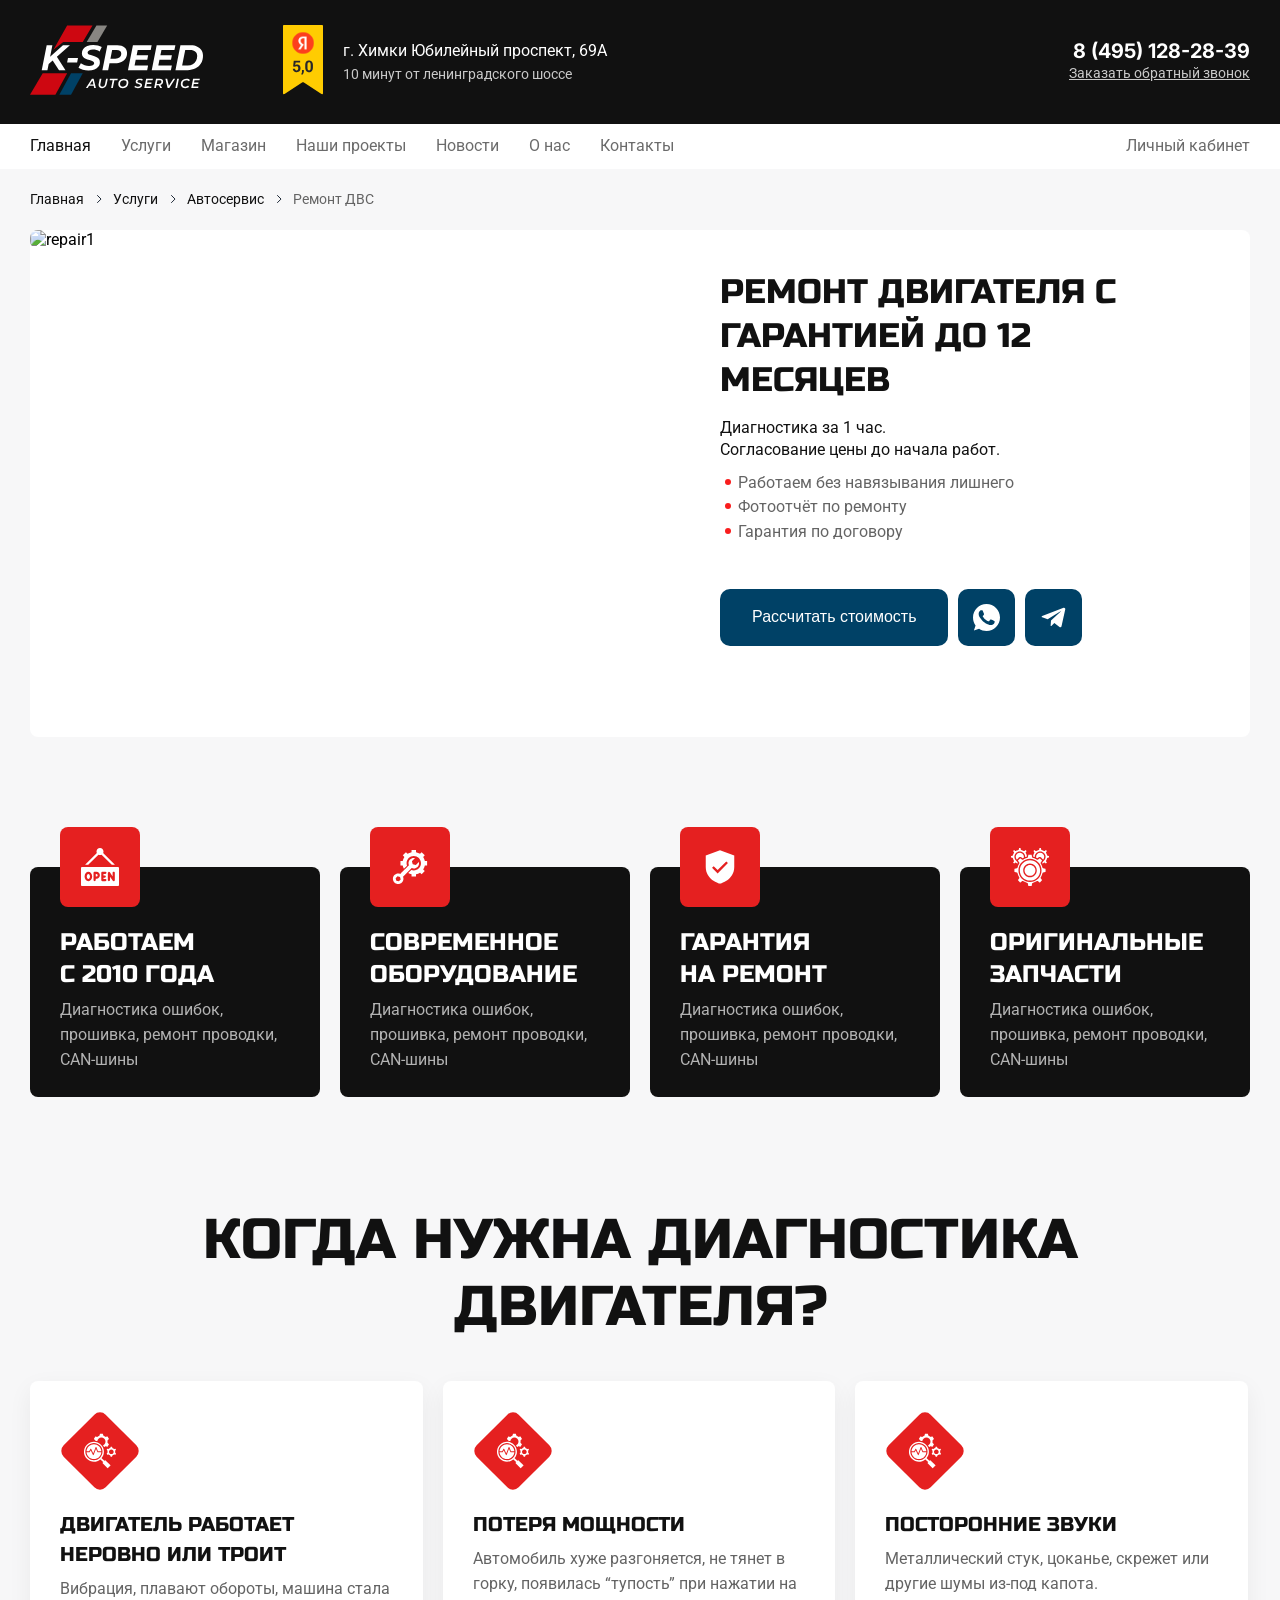
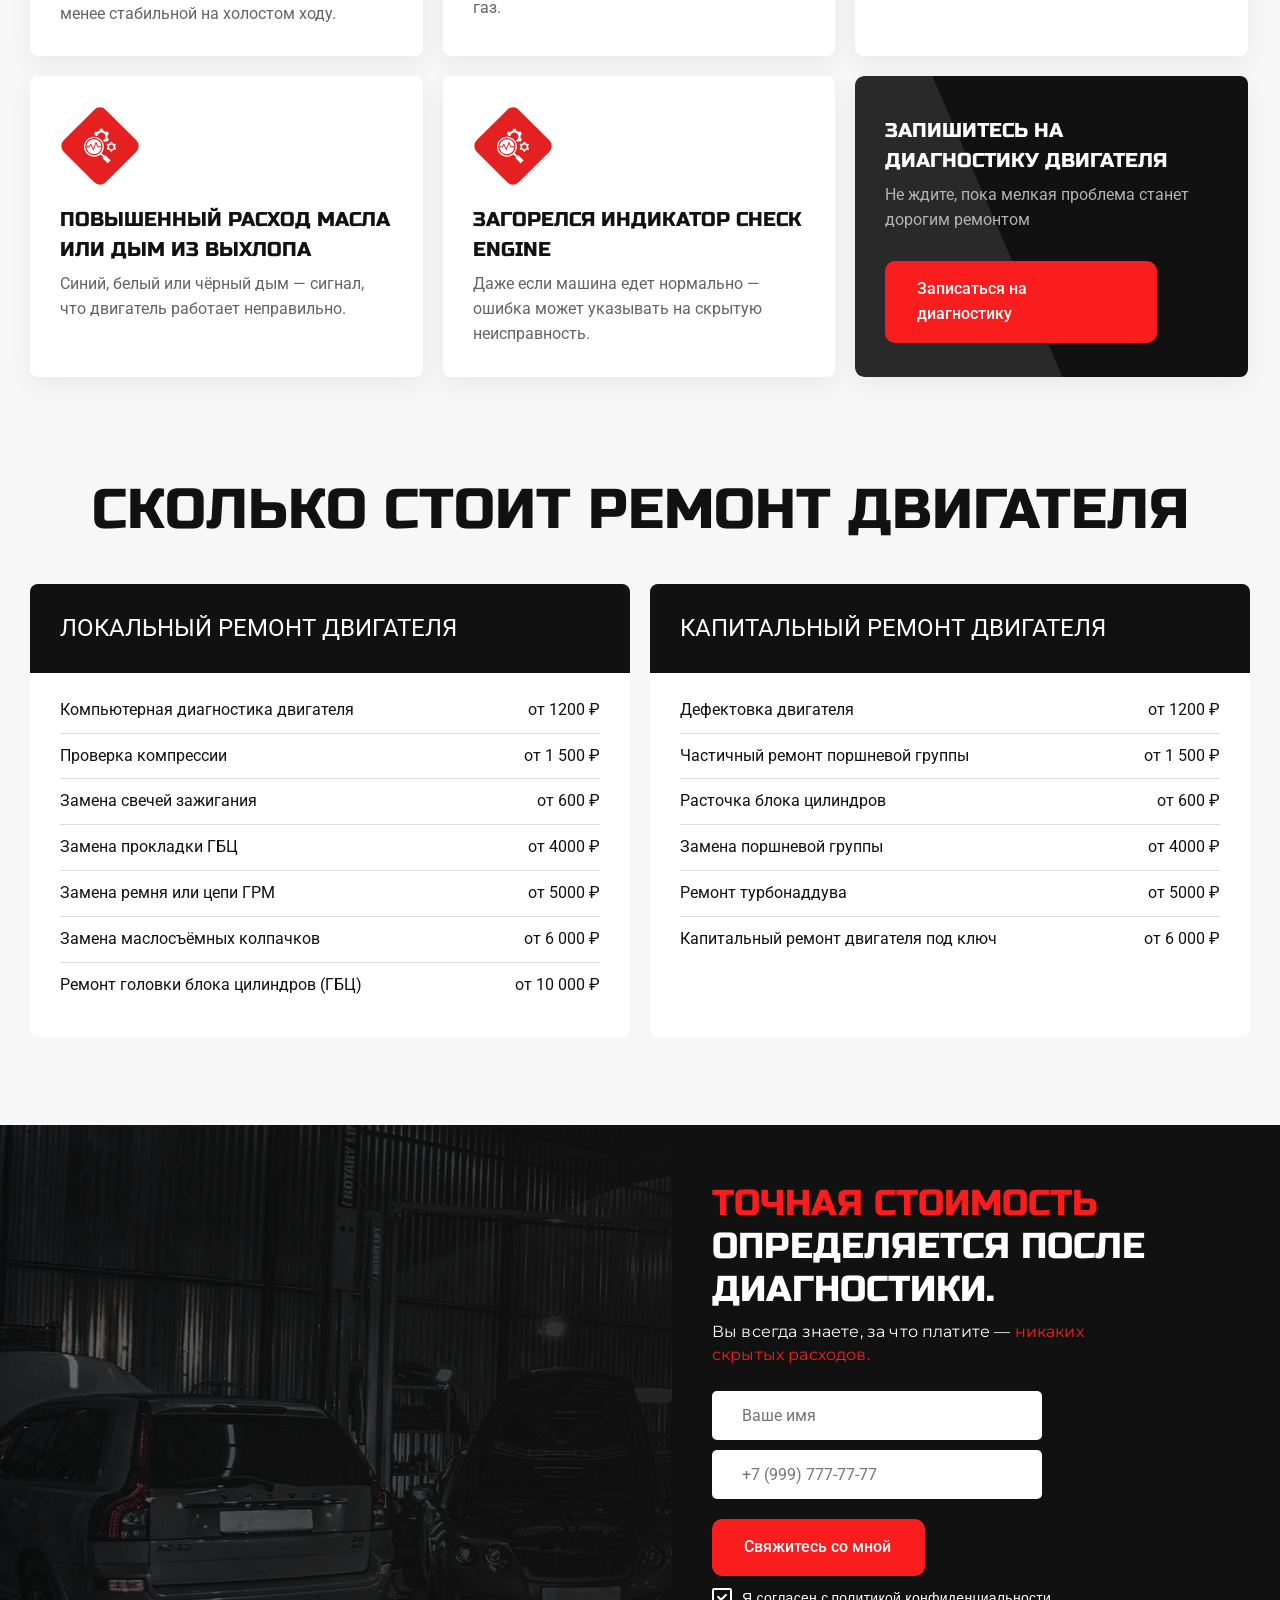
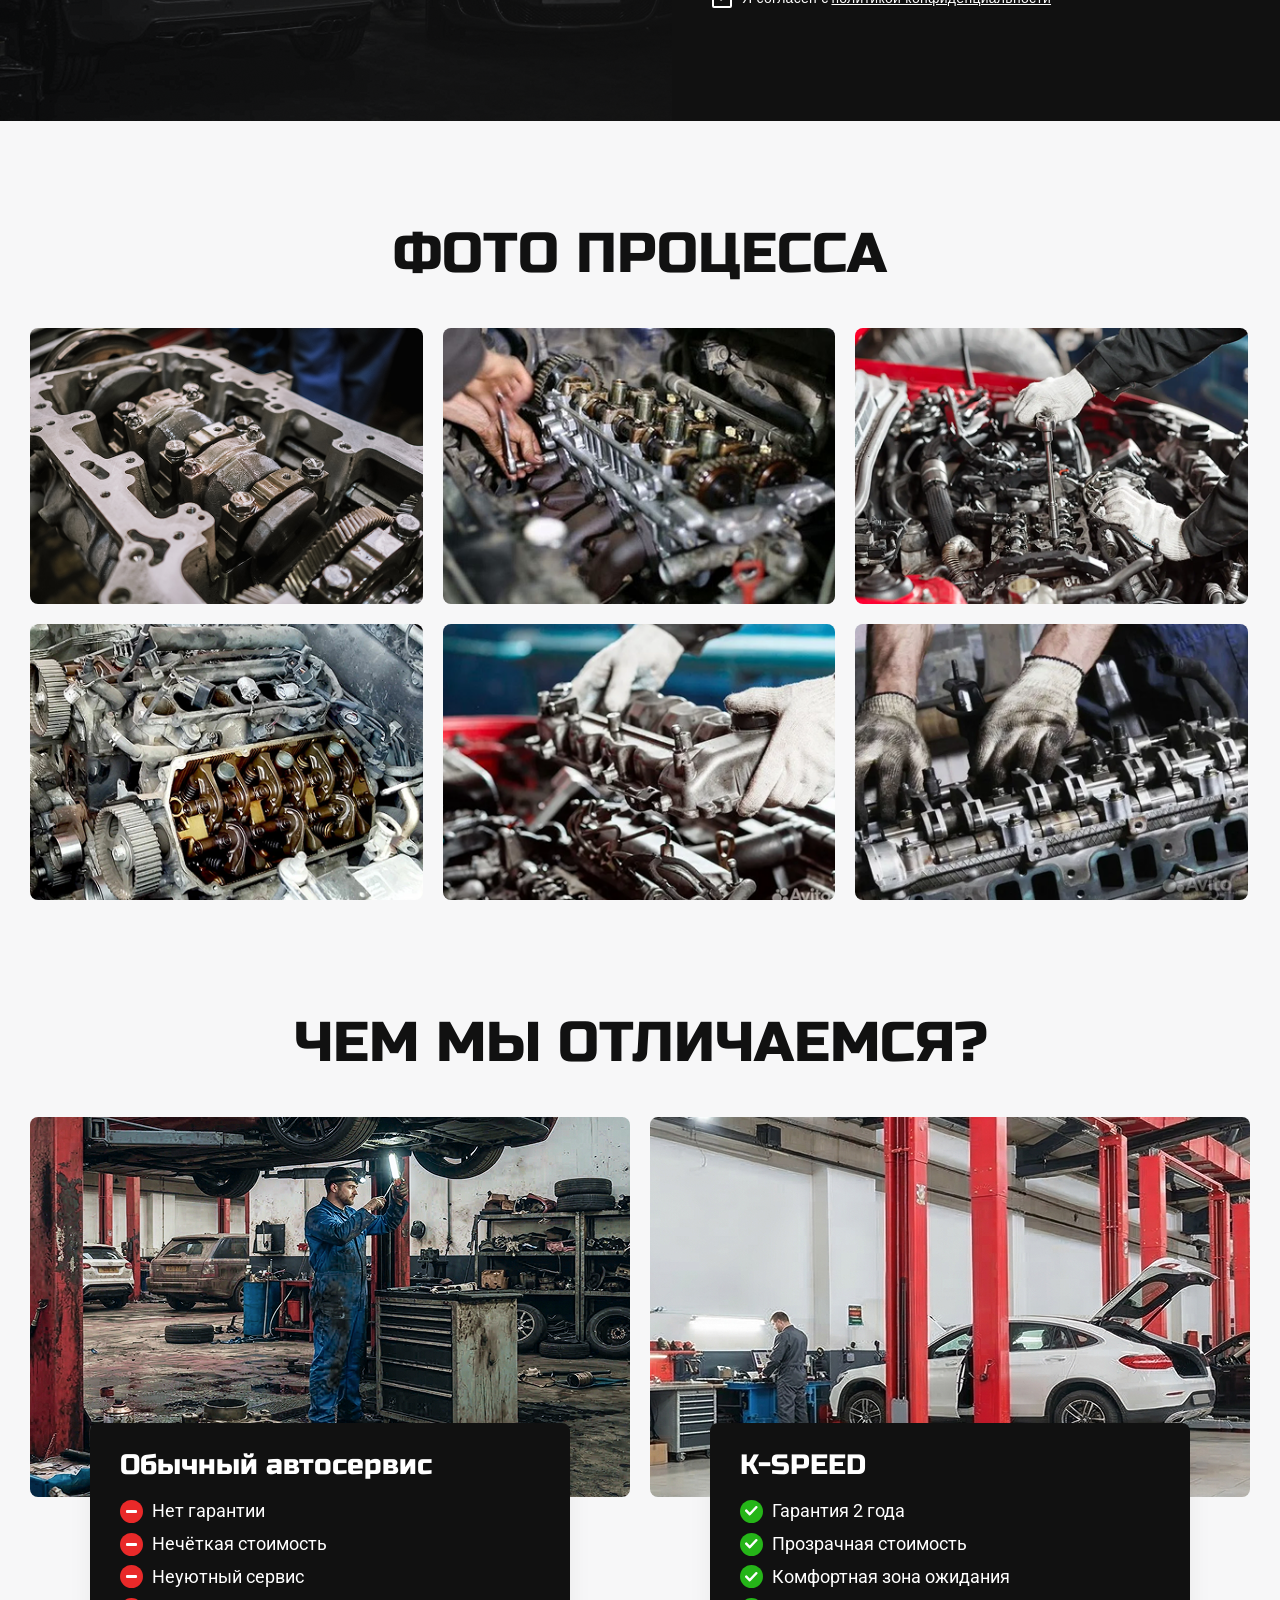
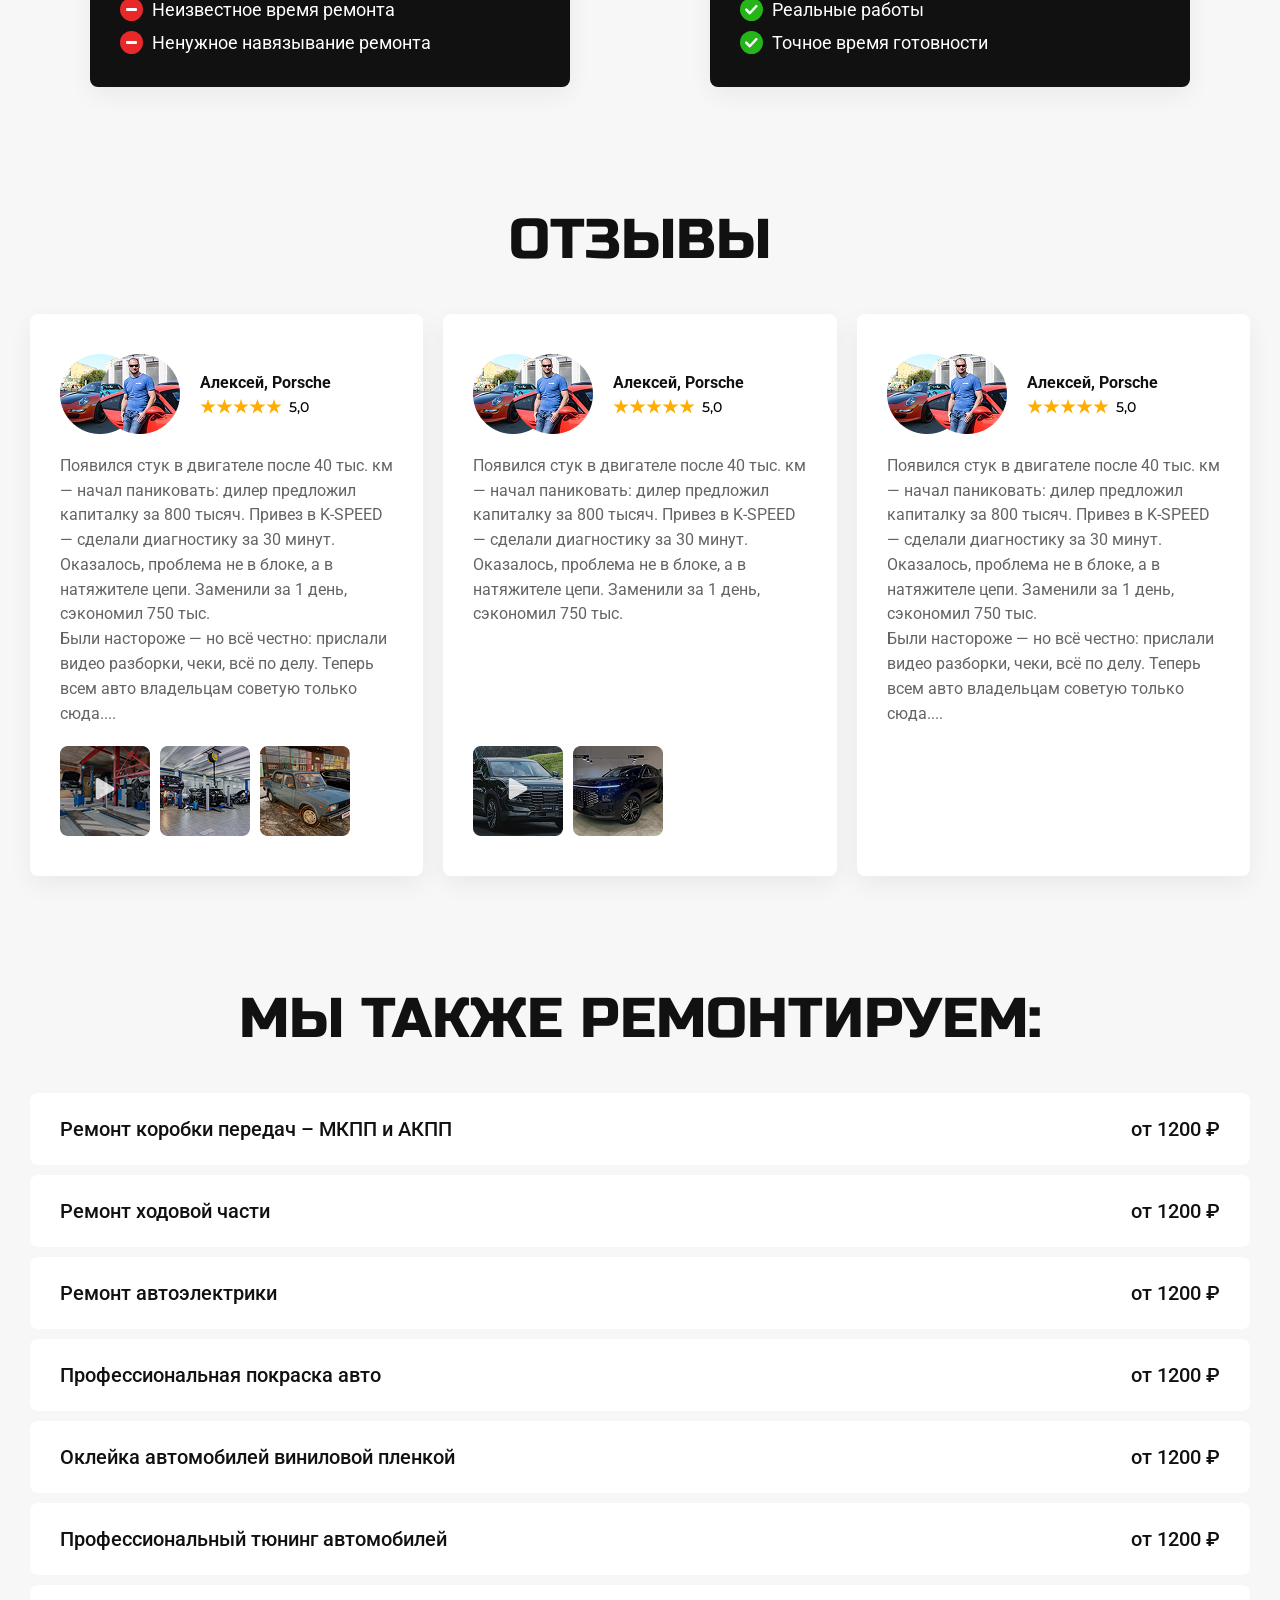
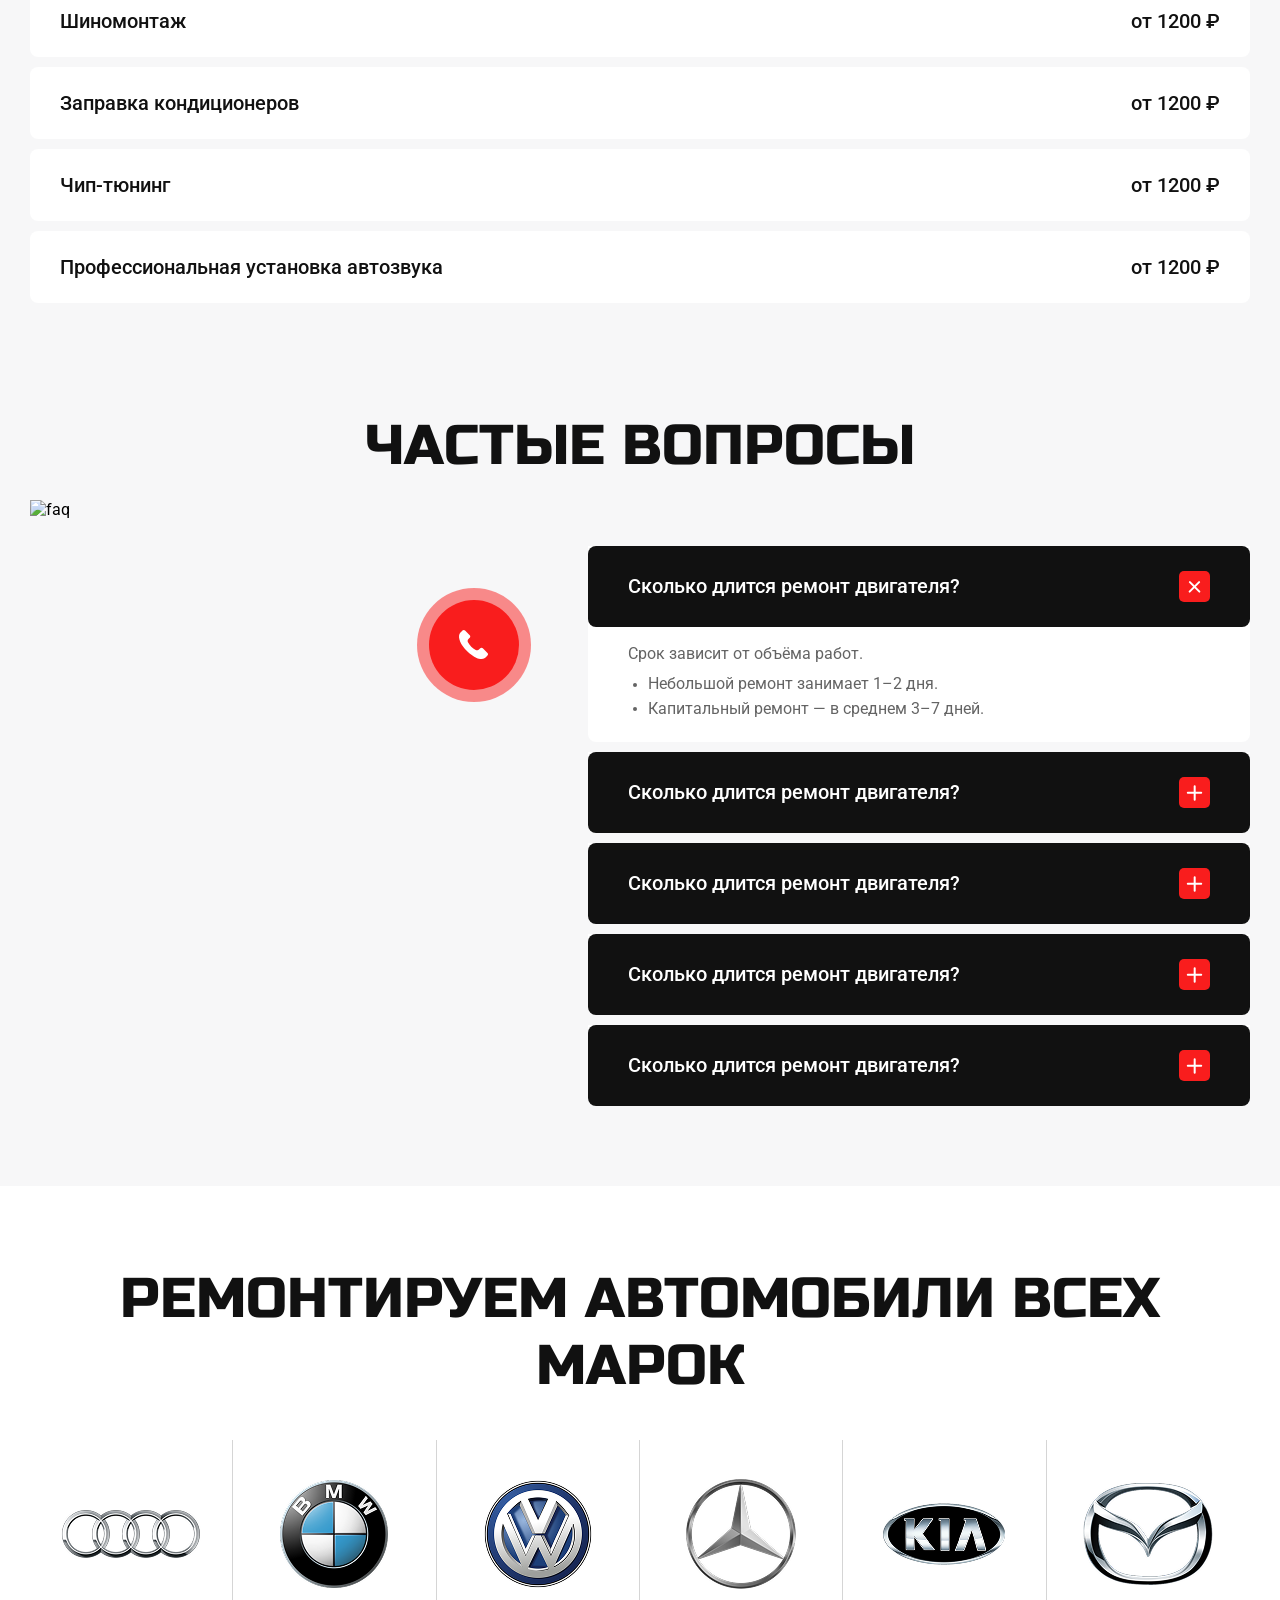
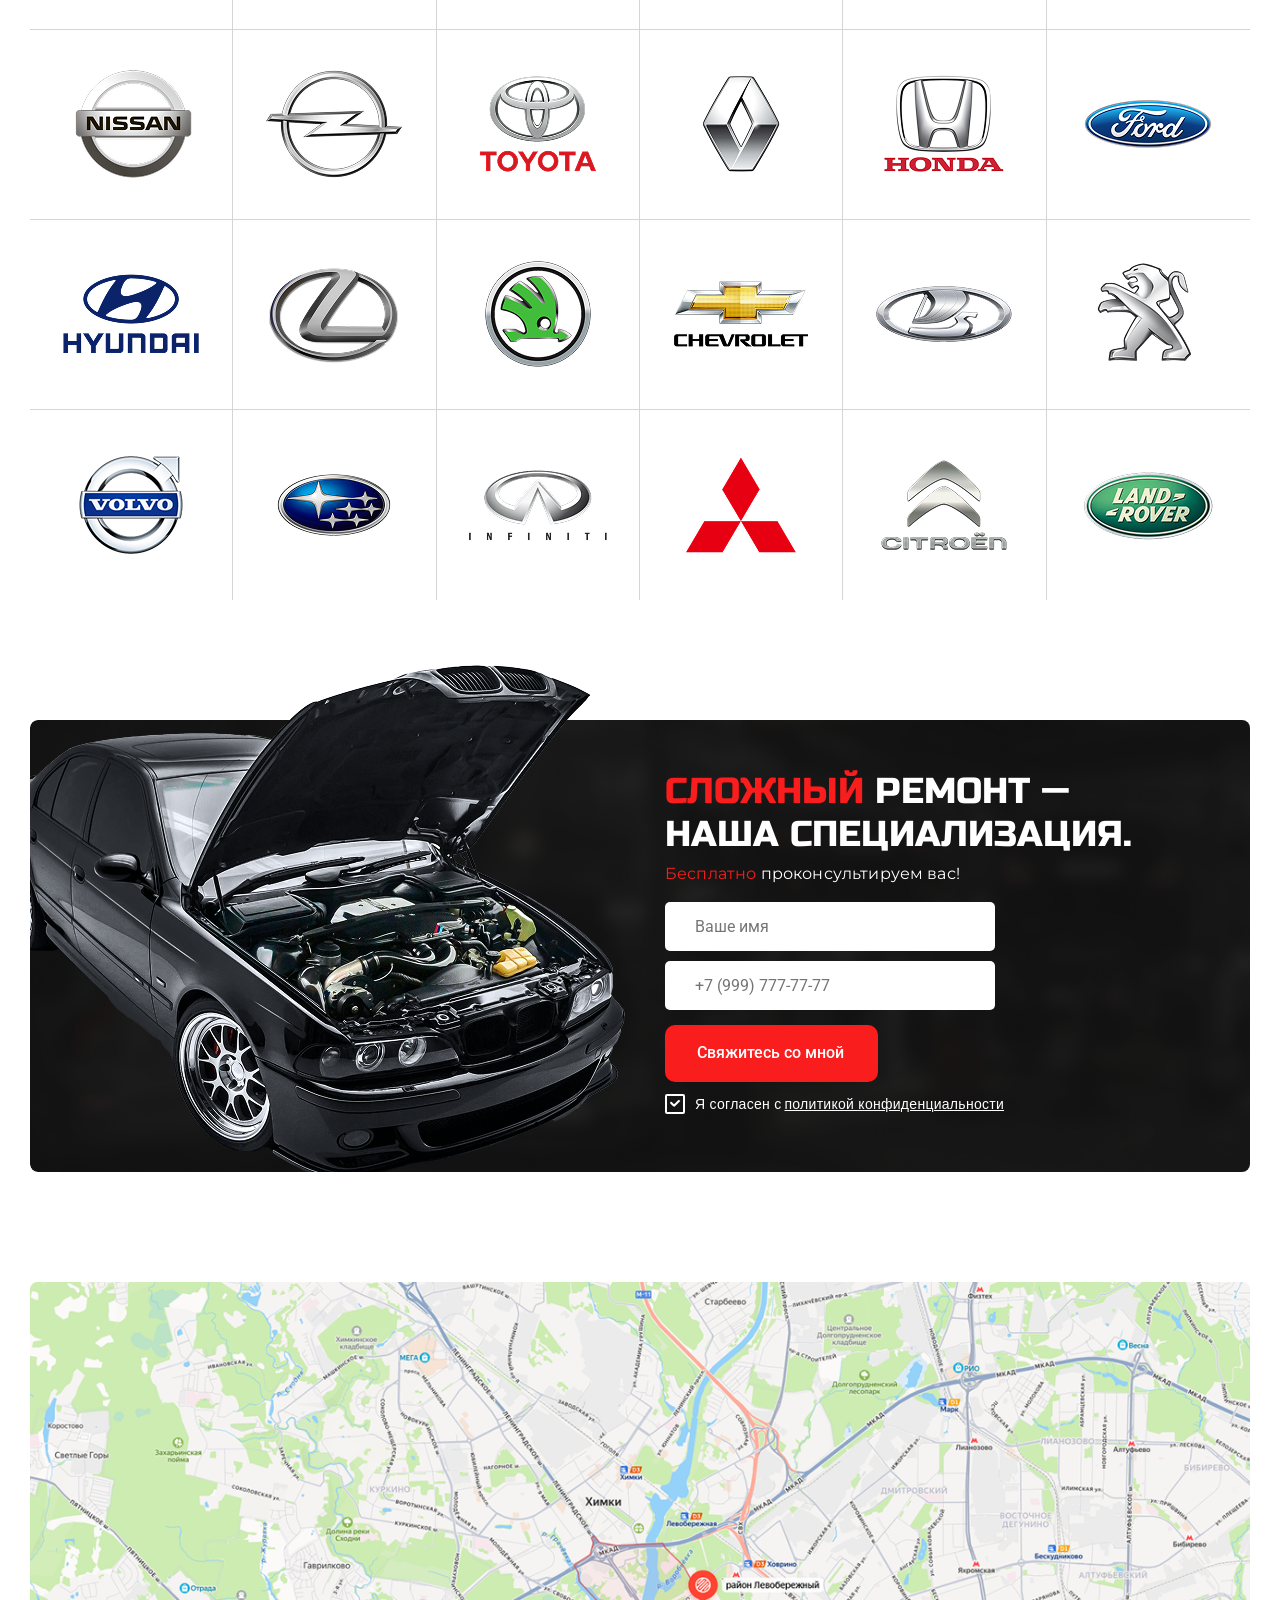
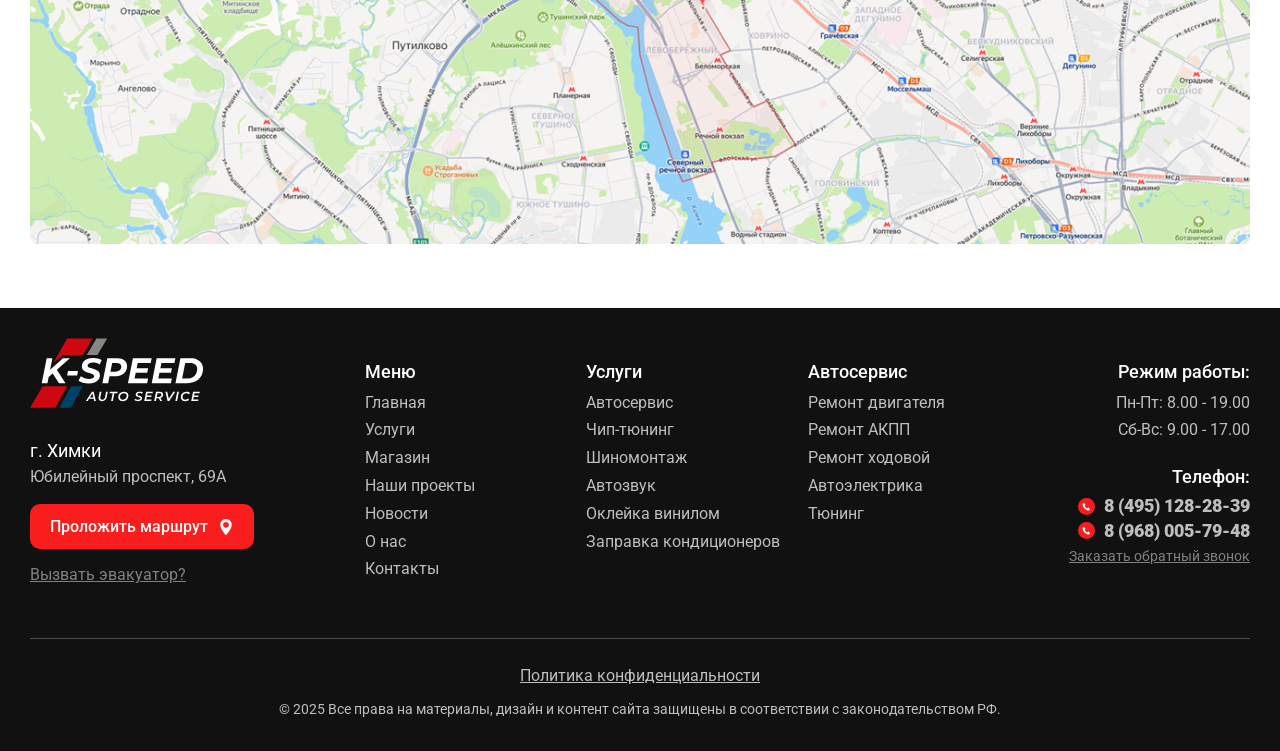
==== commit 9d2eebe2: "add new blocks" ====
--- a/repair.html
+++ b/repair.html
@@ -385,6 +385,113 @@
                 </div>
             </div>
         </section>
+        <section class="different">
+            <div class="container">
+                <h2 class="section__title">Чем мы отличаемся?</h2>
+                <div class="different__list df">
+                    <div class="different__item">
+                        <div class="different__img">
+                            <img src="images/diff1.png" alt="diff">
+                        </div>
+                        <div class="different__content">
+                            <h3>Обычный автосервис</h3>
+                            <ul>
+                                <li>
+                                    <span class="minus__icon">
+                                        <svg xmlns="http://www.w3.org/2000/svg" width="11" height="3" viewBox="0 0 11 3" fill="none">
+                                             <rect width="11" height="3" rx="1" fill="white"/>
+                                        </svg>
+                                    </span>
+                                    Нет гарантии
+                                </li>
+                                <li>
+                                    <span class="minus__icon">
+                                        <svg xmlns="http://www.w3.org/2000/svg" width="11" height="3" viewBox="0 0 11 3" fill="none">
+                                             <rect width="11" height="3" rx="1" fill="white"/>
+                                        </svg>
+                                    </span>
+                                    Нечёткая стоимость
+                                </li>
+                                <li>
+                                    <span class="minus__icon">
+                                        <svg xmlns="http://www.w3.org/2000/svg" width="11" height="3" viewBox="0 0 11 3" fill="none">
+                                             <rect width="11" height="3" rx="1" fill="white"/>
+                                        </svg>
+                                    </span>
+                                    Неуютный сервис
+                                </li>
+                                <li>
+                                    <span class="minus__icon">
+                                        <svg xmlns="http://www.w3.org/2000/svg" width="11" height="3" viewBox="0 0 11 3" fill="none">
+                                             <rect width="11" height="3" rx="1" fill="white"/>
+                                        </svg>
+                                    </span>
+                                    Неизвестное время ремонта
+                                </li>
+                                <li>
+                                    <span class="minus__icon">
+                                        <svg xmlns="http://www.w3.org/2000/svg" width="11" height="3" viewBox="0 0 11 3" fill="none">
+                                             <rect width="11" height="3" rx="1" fill="white"/>
+                                        </svg>
+                                    </span>
+                                    Ненужное навязывание ремонта
+                                </li>
+                            </ul>
+                        </div>
+                    </div>
+                    <div class="different__item">
+                        <div class="different__img">
+                            <img src="images/diff2.png" alt="diff">
+                        </div>
+                        <div class="different__content">
+                            <h3>K-SPEED</h3>
+                            <ul>
+                                <li>
+                                    <span class="check__icon">
+                                       <svg xmlns="http://www.w3.org/2000/svg" width="13" height="10" viewBox="0 0 13 10" fill="none">
+                                             <path d="M11.25 1.25L4.69512 8.25L1.25 4.55374" stroke="white" stroke-width="2.5" stroke-miterlimit="10" stroke-linecap="round" stroke-linejoin="round"/>
+                                        </svg>
+                                    </span>
+                                    Гарантия 2 года
+                                </li>
+                                <li>
+                                     <span class="check__icon">
+                                       <svg xmlns="http://www.w3.org/2000/svg" width="13" height="10" viewBox="0 0 13 10" fill="none">
+                                             <path d="M11.25 1.25L4.69512 8.25L1.25 4.55374" stroke="white" stroke-width="2.5" stroke-miterlimit="10" stroke-linecap="round" stroke-linejoin="round"/>
+                                        </svg>
+                                    </span>
+                                    Прозрачная стоимость
+                                </li>
+                                <li>
+                                    <span class="check__icon">
+                                       <svg xmlns="http://www.w3.org/2000/svg" width="13" height="10" viewBox="0 0 13 10" fill="none">
+                                             <path d="M11.25 1.25L4.69512 8.25L1.25 4.55374" stroke="white" stroke-width="2.5" stroke-miterlimit="10" stroke-linecap="round" stroke-linejoin="round"/>
+                                        </svg>
+                                    </span>
+                                    Комфортная зона ожидания
+                                </li>
+                                <li>
+                                     <span class="check__icon">
+                                       <svg xmlns="http://www.w3.org/2000/svg" width="13" height="10" viewBox="0 0 13 10" fill="none">
+                                             <path d="M11.25 1.25L4.69512 8.25L1.25 4.55374" stroke="white" stroke-width="2.5" stroke-miterlimit="10" stroke-linecap="round" stroke-linejoin="round"/>
+                                        </svg>
+                                    </span>
+                                    Реальные работы
+                                </li>
+                                <li>
+                                     <span class="check__icon">
+                                       <svg xmlns="http://www.w3.org/2000/svg" width="13" height="10" viewBox="0 0 13 10" fill="none">
+                                             <path d="M11.25 1.25L4.69512 8.25L1.25 4.55374" stroke="white" stroke-width="2.5" stroke-miterlimit="10" stroke-linecap="round" stroke-linejoin="round"/>
+                                        </svg>
+                                    </span>
+                                    Точное время готовности
+                                </li>
+                            </ul>
+                        </div>
+                    </div>
+                </div>
+            </div>
+        </section>
         <section class="review">
             <div class="container">
                 <h2 class="section__title">Отзывы</h2>
@@ -481,6 +588,53 @@
                                 Были настороже — но всё честно: прислали видео разборки, чеки, всё по делу. Теперь всем авто владельцам советую только сюда....
                             </p>
                         </div>
+                    </div>
+                </div>
+            </div>
+        </section>
+        <section class="other-services">
+            <div class="container">
+                <h2 class="section__title">Мы также ремонтируем:</h2>
+                <div class="other-service__content">
+                    <div class="other-service__item df j-spc-btw">
+                        <span>Ремонт коробки передач – МКПП и АКПП</span>
+                        <span>от 1200 ₽</span>
+                    </div>
+                    <div class="other-service__item df j-spc-btw">
+                        <span>Ремонт ходовой части</span>
+                        <span>от 1200 ₽</span>
+                    </div>
+                    <div class="other-service__item df j-spc-btw">
+                        <span>Ремонт автоэлектрики</span>
+                        <span>от 1200 ₽</span>
+                    </div>
+                    <div class="other-service__item df j-spc-btw">
+                        <span>Профессиональная покраска авто</span>
+                        <span>от 1200 ₽</span>
+                    </div>
+                    <div class="other-service__item df j-spc-btw">
+                        <span>Оклейка автомобилей виниловой пленкой</span>
+                        <span>от 1200 ₽</span>
+                    </div>
+                    <div class="other-service__item df j-spc-btw">
+                        <span>Профессиональный тюнинг автомобилей</span>
+                        <span>от 1200 ₽</span>
+                    </div>
+                    <div class="other-service__item df j-spc-btw">
+                        <span>Шиномонтаж</span>
+                        <span>от 1200 ₽</span>
+                    </div>
+                    <div class="other-service__item df j-spc-btw">
+                        <span>Заправка кондиционеров</span>
+                        <span>от 1200 ₽</span>
+                    </div>
+                    <div class="other-service__item df j-spc-btw">
+                        <span>Чип-тюнинг</span>
+                        <span>от 1200 ₽</span>
+                    </div>
+                    <div class="other-service__item df j-spc-btw">
+                        <span>Профессиональная установка автозвука</span>
+                        <span>от 1200 ₽</span>
                     </div>
                 </div>
             </div>
--- a/css/main.css
+++ b/css/main.css
@@ -107,6 +107,10 @@
 
     color: #ffffff;
 }
+.btn{
+    background: transparent;
+    border: none;
+}
 .btn__request{
     font-weight: 400;
     font-size: 14px;
@@ -288,6 +292,9 @@
     color: #b3b3b3;
     max-width: 193px;
     width: 100%;
+}
+.service__item:nth-last-child(-n+2) p{
+    max-width: 220px;
 }
 .service__item--left{
     display: flex;
@@ -683,6 +690,7 @@
     padding: 40px 30px;
     display: flex;
     flex-direction: column;
+    box-shadow: 0px 8px 24px 0px #0000000F;
 }
 .review__top{
     gap: 20px;
@@ -1169,6 +1177,8 @@
     background: #fff;
     border-radius: 8px;
     padding: 30px;
+    box-shadow: 0px 8px 24px 0px #0000000F;
+
 }
 .diagnostic__icon{
     margin-bottom: 15px;
@@ -1407,4 +1417,1228 @@
     left: 5px;
     top: 50%;
     transform: translateY(-50%);
+}
+.tuning{
+    padding-top: 100px;
+}
+.tuning__right{
+    display: flex;
+    flex-direction: column;
+    padding-bottom: 81px;
+}
+.tuning__right .repair__actions{
+    margin-top: auto;
+}
+.tuning__list{
+    margin-top: 40px;
+    gap: 20px;
+}
+.tuning__item{
+    width: calc(100%/2 - 10px);
+    position: relative;
+}
+.tuning__content{
+    position: absolute;
+    top: 0;
+    left: 0;
+    width: 100%;
+    height: 100%;
+    border-radius: 8px;
+    background: linear-gradient(180deg, rgba(17, 17, 17, 0) 0%, #111111 100%);
+    padding:30px 40px;
+    display: flex;
+    flex-direction: column;
+    justify-content: flex-end;
+}
+.tuning__content h3{
+    padding-left: 18px;
+    color: #fff;
+    font-size: 24px;
+    font-weight: 400;
+    font-family: 'Russo One', sans-serif;
+    margin-bottom: 7px;
+    position: relative;
+}
+.tuning__content h3:before{
+    content: '';
+    position: absolute;
+    width: 9px;
+    height: 9px;
+    border-radius: 100%;
+    background: #F91D1D;
+    left: 0;
+    top: 50%;
+    transform: translateY(-50%);
+}
+.tuning__content p{
+    color: #B3B3B3;
+    font-weight: 400;
+    line-height: 1.55;
+    font-size: 16px;
+    min-height: 50px;
+}
+.tuning-contact .contact__left{
+    max-width: 872px;
+
+}
+.tuning-contact .contact__content{
+    padding-left: 0;
+}
+.tuning-contact .contact__right{
+    max-width: calc(100% - 872px);
+    padding-left: 0;
+}
+.project__left{
+    position: relative;
+    max-width: 873px;
+    width: 100%;
+    border-radius: 8px;
+    overflow: hidden;
+    height: 547px;
+}
+.project__right{
+    max-width: calc(100% - 893px);
+    width: 100%;
+}
+.project__content{
+    gap: 20px;
+    margin-top: 40px;
+}
+.projects{
+    padding-top: 110px;
+}
+.project__item{
+    margin-bottom: 10px;
+}
+.project__item:last-child{
+    margin-bottom: 0;
+}
+.project__item details{
+    padding: 20px 25px;
+    background: #fff;
+    border-radius: 8px;
+}
+.project__item summary{
+    color: #111111;
+    font-size: 24px;
+    font-weight: 400;
+    font-family: 'Russo One', sans-serif;
+    text-transform: uppercase;
+}
+.project__item summary::marker{
+    content: '';
+}
+.project__item details[open]{
+    background: #111111;
+}
+.project__item details[open] summary{
+    color: #fff;
+    padding-left: 18px;
+    position: relative;
+}
+.project__item details[open] summary:before{
+    content: '';
+    width: 9px;
+    height: 9px;
+    position: absolute;
+    top: 50%;
+    transform: translateY(-50%);
+    left: 0;
+    background: #F91D1D;
+    border-radius: 100%;
+}
+.project__item details[open] div{
+    color: #B3B3B3;
+    line-height: 1.55;
+    font-size: 16px;
+    font-weight: 400;
+    margin-top: 7px;
+}
+.project__point--btn{
+    width: 45px;
+    height: 45px;
+    background: url('../images/project-plus.svg') no-repeat;
+    border-radius: 100%;
+    background-size: 100% 100%;
+}
+.project__point--content{
+    max-width: 330px;
+    width: 100%;
+    background: #111111;
+    border-radius: 8px;
+    padding: 15px;
+}
+.project__point--content h3{
+    color: #fff;
+    font-family: 'Montserrat', sans-serif;
+    font-weight: 700;
+    font-size: 16px;
+    line-height: 1.4;
+    margin-bottom: 7px;
+}
+.project__point--content p{
+    color: #B3B3B3;
+    font-size: 14px;
+    line-height: 1.55;
+    font-weight: 400;
+}
+.project__point{
+    position: absolute;
+    max-width: 383px;
+    width:auto;
+    gap: 8px;
+}
+.project__point:first-child{
+    top: 65px;
+    left: 28%;
+}
+.project__point:nth-child(2){
+    top: 235px;
+    left: 15%;
+}
+.project__point:nth-child(3){
+    top: 250px;
+    left: 39%;
+}
+.project__point:nth-child(4){
+    bottom: 200px;
+    right: 25%;
+}
+.project__point:nth-child(5){
+    bottom: 100px;
+    right: 54%;
+}
+.project__point--content{
+    display: none;
+    position: absolute;
+    width: 330px;
+    left: 53px;
+}
+.project__point:nth-child(4) .project__point--content{
+    left: -340px;
+}
+.project__point--btn:hover + .project__point--content{
+    display: flex;
+    flex-direction: column;
+    z-index: 1;
+
+}
+.news{
+    padding-bottom: 60px;
+    padding-top: 10px;
+}
+.news__list{
+    gap: 30px 20px;
+    margin-bottom: 50px;
+}
+.news .btn__red{
+    margin: 0 auto;
+    width: 227px;
+    display: flex;
+    justify-content: center;
+    align-items: center;
+}
+.news__item{
+    width: calc(100%/3 - 14px);
+    background: #FFFFFF;
+    box-shadow: 0px 8px 24px 0px #0000000F;
+    border-radius: 8px;
+    overflow: hidden;
+}
+.news__item:first-child{
+    width: calc(100%/2 - 10px);
+}
+.news__item:nth-child(2){
+    width: calc(100%/2 - 10px);
+}
+.news__content{
+    padding: 20px 30px 32px;
+}
+.news__tag{
+    gap: 15px;
+    margin-bottom: 11px;
+}
+.news__tag span{
+    color: #7E7E7E;
+    font-size: 14px;
+    font-weight: 400;
+    font-family: 'Inter', sans-serif;
+    background: #F7F7F8;
+    border-radius: 3px;
+    padding: 10px 20px;
+}
+.news__title{
+    color: #111111;
+    font-size: 20px;
+    font-weight: 500;
+    line-height: 1.4;
+    letter-spacing: 0.01em;
+    font-family: 'Roboto', sans-serif;
+    margin-bottom: 15px;
+}
+.news__date{
+    color: #7E7E7E;
+    font-size: 15px;
+    font-weight: 400;
+    font-family: 'Inter', sans-serif;
+}
+.news__item:first-child:not(.related-news .news__item) .news__title, .news__item:nth-child(2):not(.related-news .news__item) .news__title{
+    font-size: 24px;
+}
+.news__item:first-child:not(.related-news .news__item) .news__date, .news__item:nth-child(2):not(.related-news .news__item) .news__date{
+    font-size: 16px;
+}
+.news__img img{
+    max-height: 350px;
+    width: 100%;
+    height: 100%;
+    object-fit: cover;
+}
+.news-inner__right{
+    max-width: 417px;
+    width: 100%;
+}
+.news-inner__left{
+    max-width: calc(100% - 447px);
+}
+.adv{
+    width: 100%;
+    background: #111111;
+    border-radius: 8px;
+    height: 583px;
+    display: flex;
+}
+.news-inner{
+    padding-top: 10px;
+}
+.news-inner__content{
+    gap: 30px;
+}
+.news-inner__content pre{
+    display: flex;
+    padding-left: 16px;
+    width: 100%;
+    max-width: 100%;
+    white-space: pre-wrap;
+    border-left: 6px solid #E92929;
+    margin-bottom: 15px;
+    padding-top: 2px;
+    padding-bottom: 2px;
+    color: #646464;
+    font-weight: 400;
+    font-family: 'Roboto', sans-serif;
+    line-height: 1.55;
+}
+.news-inner__content p{
+    font-weight: 400;
+    font-size: 16px;
+    line-height: 1.55;
+    text-align: left;
+    color: #646464;
+    margin-bottom: 15px;
+}
+.news-inner .news__date{
+    font-family: Inter, sans-serif;
+    font-weight: 400;
+    font-size: 15px;
+    line-height: 18px;
+    display: flex;
+    margin-top: 20px;
+    margin-bottom: 30px;
+    color: #7e7e7e;
+}
+.news-inner h2{
+    font-family: Russo One, sans-serif;
+    font-weight: 400;
+    font-size: 34px;
+    line-height: 42px;
+    text-align: left;
+    text-transform: uppercase;
+    color: #111111;
+    margin-bottom: 15px;
+}
+
+.news__images{
+    gap: 11px;
+    margin-bottom: 30px;
+}
+.news__images img{
+    width: calc(100%/2 - 5px);
+}
+.news-inner h3{
+    font-weight: 500;
+    font-size: 20px;
+    line-height: 1.4;
+    letter-spacing: 0.01em;
+    text-align: left;
+    margin-bottom: 15px;
+    color: #111111;
+
+}
+.news-inner li{
+    padding-left: 16px;
+    font-weight: 400;
+    font-size: 16px;
+    line-height: 1.55;
+    text-align: left;
+    color: #646464;
+    margin-bottom: 10px;
+    position: relative;
+}
+.news-inner li:before{
+    content: '';
+    width: 6px;
+    height: 6px;
+    border-radius: 100%;
+    position: absolute;
+    left: 0;
+    top: 9px;
+    background: #F91D1D;
+}
+.related-news .news__item{
+    width: calc(100%/3 - 14px);
+}
+.related-news{
+    padding-bottom: 40px;
+}
+.related-news .news__list{
+    margin-top: 40px;
+}
+.related-news{
+    padding-top: 110px;
+}
+.about .repair__content{
+    background: transparent;
+    min-height: 460px;
+}
+.about .repair__left{
+    max-width: 650px;
+}
+.about .repair__left img{
+    height: 460px;
+}
+.about .repair__right{
+    max-width: calc(100% - 690px);
+    padding-right: 0;
+    padding-top: 20px;
+    padding-bottom: 0;
+}
+.about .repair__right p{
+    color: #646464;
+    font-size: 16px;
+    font-weight: 400;
+    line-height: 1.55;
+    margin-bottom: 30px;
+}
+.about .repair__right .repair__actions{
+    margin-top: 0;
+}
+.about .btn__red{
+    width: 272px;
+    height: 57px;
+    background: #E92929;
+}
+.history{
+    padding-top: 110px;
+}
+.history__list{
+    margin-top: 40px;
+    gap: 20px;
+}
+.history__item{
+    width: 100%;
+    background: #111111;
+    border-radius: 8px;
+    padding: 24px 20px 30px;
+}
+.history__year{
+    background: #E92929;
+    border-radius: 3px;
+    padding-left: 10px;
+    padding-right: 10px;
+    width: fit-content;
+    color: #FFFFFF;
+    font-size: 56px;
+    font-weight: 400;
+    font-family: 'Russo One', sans-serif;
+    margin-bottom: 11px;
+}
+.history__item h3{
+    color: #fff;
+    font-size: 16px;
+    font-weight: 400;
+    font-family: 'Russo One', sans-serif;
+    margin-bottom: 10px;
+    text-transform: uppercase;
+}
+.history__item p{
+    color: #B3B3B3;
+    font-size: 16px;
+    font-weight: 400;
+}
+.team{
+    padding-top: 110px;
+}
+.team__list{
+    margin-top: 40px;
+    justify-content: center;
+    gap: 59px 20px;
+}
+
+.team__item h3{
+    text-align: center;
+    margin-top: 25px;
+    color: #111111;
+    font-size: 20px;
+    font-family: 'Russo One', sans-serif;
+    font-weight: 400;
+    margin-bottom: 3px;
+}
+.team__item p{
+    color: #646464;
+    line-height: 1.55;
+    font-weight: 400;
+    font-size: 16px;
+    text-align: center;
+}
+.about-contact{
+    height: 552px;
+}
+.about-contact .contact__content{
+    padding-left: 0;
+}
+.about-contact .contact__left{
+    max-width: 856px;
+    width: 100%;
+    height: 100%;
+}
+.about-contact .contact__left img{
+    height: 100%;
+    object-fit: cover;
+}
+.about-contact .contact__right{
+    padding-top: 60px;
+    max-width: calc(100% - 856px);
+}
+.about-contact .contact__right div{
+    display: flex;
+    flex-direction: column;
+    color: #fff;
+    font-size: 52px;
+    font-weight: 400;
+    font-family: 'Russo One', sans-serif;
+    line-height: 1;
+    margin-bottom: 25px;
+}
+.about-contact .contact__right div span{
+    font-size: 20px;
+    text-transform: uppercase;
+    margin-top: 5px;
+}
+.about-contact .contact__right .btn__red{
+    margin-top: 50px;
+    width: 208px;
+    height: 57px;
+}
+.help{
+    padding-top: 110px;
+}
+.help__content{
+    gap: 40px;
+    margin-top: 40px;
+}
+.help__left{
+    max-width: 760px;
+    width: 100%;
+}
+.help__right{
+    max-width: calc(100% - 800px);
+    width: 100%;
+}
+.help__right h3{
+    color: #111111;
+    font-weight: 400;
+    font-size: 34px;
+    font-family: 'Russo One', sans-serif;
+    text-transform: uppercase;
+    margin-bottom: 20px;
+    margin-top: 20px;
+}
+.help__right p{
+    color: #646464;
+    font-size: 16px;
+    line-height: 1.55;
+    margin-bottom: 33px;
+}
+.help__right div{
+    gap: 20px;
+}
+.help__right div img{
+    width: calc(100%/2 - 10px);
+    border-radius: 8px;
+}
+.about-gallery{
+    padding-bottom: 80px;
+}
+.about-gallery .section__title{
+    font-size: 48px;
+}
+.about-gallery .gallery__list{
+    gap: 11px;
+}
+
+.about-gallery .gallery__item:first-child, .about-gallery .gallery__item:nth-child(2){
+    width: calc(100%/4 - 9px);
+}
+.about-gallery .gallery__item:nth-child(3){
+    width: calc(100%/2 - 5px);
+}
+.about-gallery .gallery__item:nth-child(4){
+    width: calc(100%/2 - 9px);
+}
+.about-gallery .gallery__item:nth-child(5){
+    width: calc(100%/2 - 2px);
+}
+.about-gallery .gallery__item:nth-child(5){
+    display: flex;
+    flex-wrap: wrap;
+    gap: 11px;
+}
+.about-gallery .gallery__item:nth-child(5) img{
+    width: calc(100%/2 - 6px);
+    height: auto;
+    border-radius: 8px;
+}
+.contact-page .map{
+    margin-top: 20px;
+}
+.contact-page  .repair__left{
+    max-width: 762px;
+}
+.contact-page .repair__right{
+    max-width: calc(100% - 782px);
+    background: #fff;
+    padding: 40px 62px 40px 30px;
+    border-radius: 8px;
+}
+.contact-page .repair__content{
+    background: transparent ;
+    min-height: 487px;
+    gap: 20px;
+    padding-bottom: 70px;
+}
+.contact-page  .repair__right .section__title{
+    margin-bottom: 30px;
+}
+.contact__list{
+    justify-content: space-between;
+    gap: 25px;
+}
+.contact__item h3{
+    font-size: 14px;
+    color: #111111;
+    font-weight: 500;
+    line-height: 1.55;
+    gap: 7px;
+    text-transform: uppercase;
+    margin-bottom: 5px;
+}
+.contact__item p{
+    font-size: 16px;
+    color: #646464;
+    font-weight: 400;
+    line-height: 1.55;
+    margin-bottom: 0px;
+}
+.contact__item a{
+    display: flex;
+    color: #111;
+    font-size: 20px;
+    font-weight: 900;
+    line-height: 1.4;
+    margin-bottom: 2px;
+}
+.contact-page .repair__actions{
+    margin-top: 40px;
+}
+.contact-page .btn__red{
+    width: 243px;
+    height: 57px;
+    gap: 5px;
+    display: flex;
+    align-items: center;
+    justify-content: center;
+}
+
+.promotion{
+    padding-top: 90px;
+}
+.promotion__list{
+    margin-top: 40px;
+    gap: 20px;
+}
+.promotion__item{
+    position: relative;
+    border-radius: 8px;
+    overflow: hidden;
+}
+.promotion__img{
+    width: 100%;
+    height: 100%;
+}
+.promotion__img img{
+    width: 100%;
+    height: 100%;
+    object-fit: cover;
+}
+.promotion__content{
+    position: absolute;
+    width: 100%;
+    height: 100%;
+    padding: 30px 40px 40px;
+    z-index: 1;
+    top: 0;
+    left: 0;
+}
+.promotion__tag{
+    background: #fff;
+    border-radius: 3px;
+    height: 25px;
+    width: 68px;
+    color: #4D4D4D;
+    font-size: 14px;
+    line-height: 1.35;
+    display: flex;
+    align-items: center;
+    justify-content: center;
+    text-transform: uppercase;
+}
+.promotion__title{
+    margin-top: auto;
+    color: #FFFFFF;
+    font-size: 28px;
+    font-weight: 400;
+    font-family: 'Russo One', sans-serif;
+    margin-bottom: 6px;
+    text-transform: uppercase;
+}
+.promotion__text{
+    padding: 4px 10px;
+    background: #F91D1D;
+    border-radius: 3px;
+    color: #FFFFFF;
+    font-size: 36px;
+    text-transform: uppercase;
+    font-weight: 400;
+    font-family: 'Russo One', sans-serif;
+    width: fit-content;
+}
+.diagnostics__content{
+    margin-top: 40px;
+    gap: 20px;
+}
+.diagnostics__left{
+    max-width: 427px;
+    width: 100%;
+}
+.diagnostic__right{
+    max-width: calc(100% - 447px);
+    background: #fff;
+    border-radius: 8px;
+}
+.diagnostic__right img{
+    margin-bottom: 40px;
+}
+.diagnostics__item{
+    background: #fff;
+    border-radius: 8px;
+    padding: 26px 20px;
+    position: relative;
+    margin-bottom: 10px;
+    display: flex;
+    flex-direction: column;
+}
+.diagnostics__item:last-child{
+    margin-bottom: 0;
+}
+.diagnostics__item h3{
+    color: #111111;
+    font-weight: 600;
+    font-size: 22px;
+    line-height: 1.55;
+
+}
+.diagnostics__item p{
+    color: #656565;
+    font-weight: 400;
+    font-size: 14px;
+    line-height: 1.55;
+
+}
+.diagnostics__item .btn__plus{
+    position: absolute;
+    right: 20px;
+    top: 50%;
+    transform: translateY(-50%);
+    width: 38px;
+    height: 38px;
+    display: flex;
+    align-items: center;
+    justify-content: center;
+    background: #F91D1D;
+    border-radius: 100%;
+}
+.diagnostic__form{
+    padding: 0 48px 58px 50px;
+}
+.diagnostic__form h3{
+    font-weight: 400;
+    font-size: 36px;
+    font-family: "Russo One", sans-serif;
+    margin-bottom: 10px;
+    text-transform: uppercase;
+    color: #111111;
+}
+.diagnostic__form h3 span{
+    color: #E92929;
+}
+.diagnostic__form p{
+    color: #111111;
+    font-weight: 600;
+    font-size: 22px;
+    line-height: 1.55;
+
+}
+.diagnostic__form form{
+    margin-top: 29px;
+    flex-direction: column;
+    width: 100%;
+    align-items: flex-end;
+}
+.diagnostic__form .form__row{
+    display: flex;
+    width: 100%;
+    gap: 20px;
+
+}
+.diagnostic__form  .form__row input{
+    width: calc(100%/2 - 10px);
+    border: 1px solid #EAEAEF;
+    background: #fff;
+    padding: 16px 20px;
+    border-radius: 5px;
+    height: 57px;
+}
+.diagnostic__form  .btn__red{
+    width: calc(100%/2 - 10px);
+    display: flex;
+    align-items: center;
+    justify-content: center;
+}
+.diagnostic__form label{
+    color: #111111;
+    font-size: 14px;
+    letter-spacing: .5px ;
+    margin-bottom: 0;
+    padding-left: 28px;
+}
+.diagnostic__form label a{
+    color: #111111;
+    text-decoration: underline;
+    padding-right: 25px;
+}
+.diagnostic__form .checkmark{
+    border-radius: 5px;
+    border: 1px solid #BEBEBE;
+    width: 17px;
+    height: 17px;
+    top: 0;
+}
+.diagnostic__form .calculator-container input:checked ~ .checkmark{
+    border: 1px solid #BEBEBE;
+}
+.diagnostic__form .calculator-container input:checked ~ .checkmark:after{
+    background: url('../images/check-red.svg') no-repeat;
+    width: 11px;
+    height: 8px;
+    top: 3px;
+}
+.fast{
+    padding-top: 50px;
+}
+.fast__content{
+    padding: 60px;
+    background: url('../images/special.png') no-repeat;
+    backdrop-filter: blur(7.099999904632568px);
+    border-radius: 8px;
+
+}
+.fast__content h2{
+    font-size: 42px;
+    font-weight: 400;
+    font-family: "Russo One", sans-serif;
+    text-transform: uppercase;
+    color: #fff;
+
+}
+.fast__content h2 span{
+    color: #E92929;
+}
+.fast__content{
+    gap: 10px;
+}
+.fast__row:first-child a{
+    font-size: 42px;
+    font-weight: 400;
+    font-family: "Russo One", sans-serif;
+    text-transform: uppercase;
+    color: #fff;
+}
+.fast__row p{
+    color: #D0D0D0;
+    font-weight: 600;
+    font-size: 22px;
+    line-height: 1.55;
+
+
+}
+.fast__row{
+    gap: 30px;
+}
+.fast__row:last-child a{
+    color: #D0D0D0;
+    font-weight: 600;
+    font-size: 22px;
+    line-height: 1.55;
+    text-decoration: underline;
+    text-align: right;
+}
+.comfort{
+    padding-top: 110px;
+}
+.comfort__left{
+    max-width: 558px;
+    width: 100%;
+    height: fit-content;
+    background: #111111;
+    padding: 45px 50px 54px;
+    border-top-left-radius: 8px;
+    border-bottom-left-radius: 8px;
+}
+.comfort__right{
+    max-width: calc(100% - 558px);
+    width: 100%;
+    height: 600px;
+    border-radius: 8px;
+    overflow: hidden;
+}
+.comfort__right img{
+    height: 100%;
+    object-fit: cover;
+}
+.comfort__left h2{
+    font-size: 42px;
+    font-family: "Russo One", sans-serif;
+    margin-bottom: 33px;
+    color: #fff;
+    text-transform: uppercase;
+    font-weight: 400;
+}
+.comfort__left h2 span{
+    color: #E92929;
+}
+.comfort__left h3{
+    padding-left: 18px;
+    color: #fff;
+    font-size: 20px;
+    font-weight: 400;
+    font-family: "Russo One", sans-serif;
+    position: relative;
+    margin-bottom: 7px;
+}
+
+.comfort__left h3:before{
+    content: '';
+    width: 8px;
+    height: 8px;
+    background: #F91D1D;
+    border-radius: 100%;
+    position: absolute;
+    left: 0;
+    top: 50%;
+    transform: translateY(-50%);
+}
+.comfort__left p{
+    color: #CFCFD0;
+    font-size: 16px;
+    line-height: 1.55;
+    font-weight: 400;
+}
+.comfort__info{
+    margin-bottom: 20px;
+}
+.comfort__info:last-child{
+    margin-bottom: 0;
+}
+.map-form{
+    padding-top: 110px;
+}
+.map-form__content{
+    margin-top: 40px;
+    gap: 20px;
+}
+.map-form__right{
+    max-width: 427px;
+    width: 100%;
+    border-radius: 8px;
+    background: #fff;
+    padding: 40px 30px;
+}
+.map-form__left{
+    max-width: calc(100% - 447px);
+    width: 100%;
+    border-radius: 8px;
+    overflow: hidden;
+}
+.map-form__left img{
+    height: 100%;
+    object-fit: cover;
+}
+.map-form__right h3{
+    font-size: 24px;
+    color: #111;
+    font-weight: 400;
+    font-family: "Russo One", sans-serif;
+    text-transform: uppercase;
+}
+.map-form__right form label{
+    color: #000000;
+    font-size: 16px;
+    font-weight: 400;
+    line-height: 1.55;
+    margin-bottom: 5px;
+    margin-top: 20px;
+    display: flex;
+}
+.map-form__right input{
+    border: 1px solid #EAEAEF;
+    border-radius: 5px;
+    height: 49px;
+    width: 100%;
+    margin-bottom: 10px;
+}
+.map-form__right textarea{
+    border: 1px solid #EAEAEF;
+    border-radius: 5px;
+    height: 106px;
+    width: 100%;
+    margin-bottom: 10px;
+    resize: none;
+    font-family: Roboto, sans-serif;
+    padding: 12px 20px;
+    color: #656565;
+    font-size: 16px;
+    line-height: 1.55;
+}
+.map-form__right .btn__red{
+    width: 100%;
+}
+
+.map-form__right input::-webkit-calendar-picker-indicator{
+    display: none;
+}
+.map-form__right .form__row{
+    position: relative;
+    margin-bottom: 0;
+    width: 100%;
+}
+.map-form__right .form__row span{
+    position: absolute;
+    bottom: 22px;
+    right: 20px;
+}
+.map-form__right .calculator-container input{
+    height: auto;
+}
+.map-form__right .calculator-container{
+    color: #111111;
+    font-size: 14px;
+    padding-left: 30px;
+}
+.map-form__right .calculator-container a{
+    color: #111111;
+    text-decoration: underline;
+    margin-left: 5px;
+}
+.map-form__right .checkmark{
+    width: 17px;
+    height: 17px;
+    border: 1px solid #BEBEBE;
+    border-radius: 5px;
+
+}
+.map-form__right .calculator-container input:checked ~ .checkmark{
+    border: 1px solid #BEBEBE;
+}
+.map-form__right .calculator-container .checkmark:after{
+    background: url('../images/check-red.svg');
+    width: 11px;
+    height: 8px;
+    top: 3px;
+}
+.lk{
+    padding-top: 135px;
+}
+.lk__content{
+    background: url('../images/lkbg.png') no-repeat;
+    border-radius: 8px;
+    background-size: cover;
+    min-height: 500px;
+    height: auto;
+}
+.lk__right{
+    max-width: 572px;
+    width: 100%;
+    position: relative;
+}
+.lk__right img{
+    position: absolute;
+    bottom: 0;
+    right: 0;
+}
+.lk__left{
+    padding: 50px 60px;
+    max-width: calc(100% - 572px);
+    width: 100%;
+}
+.lk__left h2{
+    color: #fff;
+    font-weight: 400;
+    font-family: "Russo One", sans-serif;
+   font-size: 42px;
+    margin-bottom: 20px;
+    text-transform: uppercase;
+}
+.lk__left h2 span{
+    color: #F91D1D;
+}
+.lk__left ul{
+    height: 130px;
+    flex-wrap: wrap;
+    display: flex;
+    flex-direction: column;
+    gap: 7px 60px;
+    margin-bottom: 46px;
+}
+.lk__left li{
+    color: #CFCFD0;
+    font-size: 20px;
+    font-weight: 400;
+    line-height: 1.55;
+    padding-left: 15px;
+    position: relative;
+}
+.lk__left li:before{
+    content: '';
+    width: 7px;
+    height: 7px;
+    border-radius: 100%;
+    background: #F91D1D;
+    position: absolute;
+    left: 0;
+    top: 50%;
+    transform: translateY(-50%);
+}
+.stores{
+    gap: 20px;
+    background: #FFFFFF26;
+    padding: 10px 20px;
+    width: fit-content;
+    align-items: center;
+    border-radius: 8px;
+}
+.store__item{
+    display: flex;
+}
+.different{
+    padding-top: 110px;
+}
+.different__list{
+    margin-top: 40px;
+    gap: 20px;
+}
+.different__item{
+    position: relative;
+    width: calc(100%/2 - 10px);
+}
+.different__img{
+    height: 380px;
+}
+.different__img img{
+    height: 100%;
+    object-fit: cover;
+    border-radius: 8px;
+}
+.different__content{
+    box-shadow: 0px 8px 24px 0px #0000000F;
+    background: #111111;
+    border-radius: 8px;
+    padding: 25px 30px 30px;
+    width: calc(100% - 120px);
+    margin: -74px auto 0;
+    position: relative;
+    z-index: 1;
+}
+.different__content h3{
+    color: #FFFFFF;
+    font-weight: 400;
+    font-size: 28px;
+    font-family: "Russo One", sans-serif;
+    margin-bottom: 15px;
+}
+ .minus__icon,
+.check__icon{
+     display: flex;
+     align-items: center;
+     justify-content: center;
+     border-radius: 100%;
+     background: #E92929;
+     width: 23px;
+     height: 23px;
+ }
+ .check__icon{
+     background: #25B518;
+ }
+ .different__content li{
+     display: flex;
+     align-items: center;
+     gap: 9px;
+     color: #FFFFFF;
+     font-weight: 400;
+     font-size: 18px;
+     line-height: 1.55  ;
+     margin-bottom: 5px;
+ }
+.different__content li:last-child{
+    margin-bottom: 0;
+}
+.other-services{
+    padding-top: 110px;
+}
+.other-service__content{
+    margin-top: 40px;
+}
+.other-service__item{
+    align-items: center;
+    background: #fff;
+    padding: 24px 30px;
+    border-radius: 8px;
+    color: #111111;
+    font-size: 20px;
+    font-weight: 500;
+    margin-bottom: 10px;
+}
+.other-service__item:last-child{
+    margin-bottom: 0;
+
 }
--- a/css/media.css
+++ b/css/media.css
@@ -1,3 +1,14 @@
+@media screen and (min-width: 1441px){
+    .repair-contact .contact__content{
+        justify-content: center;
+    }
+    .tuning-contact .contact__right{
+        max-width: 608px;
+    }
+    .about-contact .contact__right{
+        max-width: 608px;
+    }
+}
 @media screen and (max-width: 1340px) {
     .container{
         padding-left: 30px;
@@ -9,6 +20,12 @@
     .repair__right{
         max-width: calc(100% - 690px);
     }
+    .contact-page .repair__left {
+        max-width: 550px;
+    }
+    .contact-page .repair__right{
+        max-width: calc(100% - 570px);
+    }
 }
 @media screen and (max-width: 1200px) {
     .banner__title{
@@ -46,6 +63,59 @@
     .point__title{
         font-size: 20px;
     }
+    .tuning-contact .contact__left{
+        max-width: 650px;
+    }
+    .tuning-contact .contact__right{
+        max-width: calc(100% - 650px);
+    }
+    .project__left{
+        max-width: 750px;
+    }
+    .project__right{
+        max-width: calc(100% - 770px);
+    }
+    .project__left img{
+        height: 100%;
+        object-fit: cover;
+    }
+    .help__left{
+        max-width: 650px;
+    }
+    .help__right{
+        max-width: calc(100% - 690px);
+    }
+    .about-contact .contact__left{
+        max-width: 750px;
+    }
+    .about-contact .contact__right{
+        max-width: calc(100% - 750px);
+    }
+    .about .repair__left{
+        max-width: 550px;
+    }
+    .about .repair__right{
+        max-width: calc(100% - 590px);
+
+    }
+    .fast__row:first-child a, .fast__content h2{
+        font-size: 38px;
+    }
+    .fast__row p, .fast__row:last-child a{
+        font-size: 16px;
+    }
+    .fast__content{
+        padding: 30px;
+    }
+    .lk__right{
+        max-width: 480px;
+    }
+    .lk__left{
+        max-width: calc(100% - 480px);
+    }
+    .lk__left ul{
+        height: auto;
+    }
 }
 @media screen and (max-width: 1100px) {
     .repair__left {
@@ -54,6 +124,25 @@
     .repair__right{
         max-width: calc(100% - 590px);
     }
+    .about-contact .contact__left{
+        max-width: 650px;
+    }
+    .about-contact .contact__left img{
+        z-index: 1;
+        object-position:80%;
+    }
+    .about-contact .contact__right{
+        max-width: calc(100% - 650px);
+    }
+    .promotion__text{
+        font-size: 28px;
+    }
+    .promotion__title{
+        font-size: 20px;
+    }
+    .lk__left h2{
+        font-size: 38px;
+    }
 }
 @media screen and (max-width: 1024px) {
     .banner__right{
@@ -162,6 +251,120 @@
     }
     .repair-contact .contact__content{
         padding-left: 40px;
+    }
+    .tuning-contact .contact__left{
+        max-width: 550px;
+    }
+    .tuning-contact .contact__right{
+        max-width: calc(100% - 550px);
+    }
+    .project__content{
+        flex-direction: column;
+    }
+    .project__left {
+        max-width: 100%;
+    }
+    .project__left img {
+        height: 100%;
+        object-fit: cover;
+        width: 100%;
+    }
+    .project__right{
+        max-width: 100%;
+    }
+    .news__item{
+        width: calc(100%/2 - 10px);
+    }
+    .news-inner__right{
+        max-width: 350px;
+    }
+    .news-inner__left {
+        max-width: calc(100% - 380px);
+    }
+    .about .repair__left {
+        max-width: 500px;
+    }
+    .about .repair__right{
+        max-width: calc(100% - 520px);
+    }
+    .history__list{
+        flex-wrap: wrap;
+    }
+    .history__item{
+        width: calc(100%/2 - 10px);
+    }
+    .about-contact .contact__left {
+        max-width: 550px;
+    }
+    .about-contact .contact__content{
+        padding-left: 0;
+    }
+    .about-contact .contact__right {
+        max-width: calc(100% - 550px);
+    }
+    .help__left {
+        max-width: 550px;
+    }
+    .help__right {
+        max-width: calc(100% - 590px);
+    }
+    .contact-page .repair__content{
+        flex-direction: column;
+    }
+    .contact-page .repair__left{
+        max-width: 100%;
+    }
+    .contact-page .repair__right{
+        max-width: 100%;
+    }
+    .diagnostics__content{
+        flex-direction: column;
+    }
+    .diagnostics__left{
+        max-width: 100%;
+        flex-direction: row;
+        flex-wrap: wrap;
+        gap: 10px;
+        display: flex;
+    }
+    .diagnostics__item{
+        width: calc(100%/2 - 10px);
+        margin-bottom: 0;
+    }
+    .diagnostic__right{
+        max-width: 100%;
+    }
+    .diagnostic__right img{
+        width: 100%;
+    }
+    .fast__row{
+        flex-direction: column;
+        justify-content: center;
+        align-items: center;
+        gap: 0;
+    }
+    .comfort__content{
+        flex-direction: column;
+    }
+    .comfort__right{
+        max-width: 100%;
+        text-align: center;
+    }
+    .comfort__right img{
+        margin: 0 auto;
+    }
+    .comfort__left{
+        border-top-right-radius: 8px;
+        border-bottom-left-radius: 0;
+    }
+    .lk__right {
+        max-width: 400px;
+    }
+    .lk__left {
+        max-width: calc(100% - 400px);
+    }
+    .different__content{
+        width: calc(100% - 60px);
     }
 }
 
@@ -177,6 +380,7 @@
     .banner__right img{
         position: relative;
         max-width: 400px;
+        width: 100%;
     }
     .banner__left{
         max-width: 100%;
@@ -415,6 +619,97 @@
     }
     .repair-contact .contact__right form{
         margin: 0 auto;
+    }
+    .news__tag{
+        flex-wrap: wrap;
+
+    }
+    .related-news .news__item {
+        width: calc(100% / 2 - 10px);
+    }
+    .news-inner__content{
+        flex-direction: column;
+    }
+    .news-inner__left {
+        max-width: 100%;
+    }
+    .news-inner__right{
+        max-width: 100%;
+    }
+    .adv{
+        height: 300px;
+    }
+    .related-news{
+        padding-top: 80px;
+    }
+    .about .repair__right{
+        max-width: 100%;
+    }
+    .about-contact .contact__right{
+        padding-top: 30px;
+        padding-bottom: 30px;
+    }
+    .about-contact .contact__right div{
+        align-items: center;
+        font-size: 40px;
+    }
+    .about-contact .contact__right div span{
+        font-size: 16px;
+    }
+    .about-contact .contact__right .btn__red{
+        margin: 50px auto 0;
+    }
+    .help__content{
+        flex-direction: column;
+    }
+    .help__right{
+        max-width: 100%;
+    }
+    .promotion__list{
+        flex-direction: column;
+    }
+    .promotion{
+        padding-top: 60px;
+    }
+    .map-form__content{
+        flex-direction: column;
+    }
+    .map-form__left{
+        max-width: 100%;
+    }
+    .map-form__right{
+        max-width: 100%;
+    }
+    .lk__content{
+        flex-direction: column-reverse;
+        background: transparent;
+        gap: 0;
+    }
+    .lk__right{
+        max-width: 100%;
+        display: flex;
+        align-items: flex-end;
+        justify-content: center;
+    }
+    .lk__right img{
+        position: relative;
+        max-width: 400px;
+    }
+    .lk__left{
+        background: url('../images/lkbg.png') no-repeat;
+        background-size: cover;
+        max-width: 100%;
+        border-radius: 8px;
+    }
+    .different__list{
+        flex-direction: column;
+    }
+    .different__item{
+        width: 100%;
+    }
+    .different__img img{
+        width: 100%;
+        height: auto;
     }
 }
 @media screen and (max-width: 768px){
@@ -492,8 +787,97 @@
         width: 100%;
         object-fit: cover;
     }
+    .tuning__item{
+        width: 100%;
+    }
+    .tuning__img img{
+        width: 100%;
+        height: 100%;
+        object-fit: cover;
+    }
+    .news__content{
+        padding: 20px;
+    }
+    .news__item:first-child .news__title, .news__item:nth-child(2) .news__title {
+        font-size: 18px;
+    }
+    .news__title{
+        font-size: 18px;
+    }
+    .news__tag span{
+        font-size: 12px;
+        padding: 5px 10px;
+    }
+    .news__item:first-child .news__date, .news__item:nth-child(2) .news__date {
+        font-size: 14px;
+    }
+    .news__date{
+        font-size: 14px;
+    }
+    .news__title{
+        margin-bottom: 10px;
+    }
+    .news__img img{
+        height: 280px;
+    }
+    .team__item{
+        width: calc(100%/2 - 10px);
+    }
+    .team{
+        padding-top: 80px;
+    }
+    .help{
+        padding-top: 80px;
+    }
+    .about .repair__left img{
+        height: auto;
+    }
+    .about .repair__right{
+        padding-left: 0;
+    }
+    .promotion__content{
+        padding: 25px;
+    }
+    .promotion__text {
+        font-size: 24px;
+    }
+    .diagnostics__item h3{
+        padding-right: 40px;
+        line-height: 1.3;
+    }
+    .diagnostic__form h3{
+        font-size: 30px;
+    }
+    .diagnostic__form{
+        padding: 0 30px 40px;
+    }
+    .diagnostic__form .form__row{
+        flex-direction: column;
+    }
+    .diagnostic__form .form__row input{
+        width: 100%;
+    }
+    .diagnostic__form .form__row .btn__red{
+        width: 100%;
+    }
+    .different{
+        padding-top: 80px;
+    }
+    .other-services{
+        padding-top: 80px;
+    }
+    .different__img{
+        height: auto;
+    }
+    .other-service__item{
+        gap: 20px;
+        font-size: 18px;
+    }
 }
 @media screen and (max-width: 600px){
+    .promotion__item{
+        height: 280px;
+    }
     .banner__title{
         font-size: 34px;
     }
@@ -571,8 +955,165 @@
     .repair-contact .contact__right{
         padding-left: 20px;
     }
+    .project__left{
+        height: 400px;
+    }
+    .project__point--btn{
+        width: 30px;
+        height: 30px;
+    }
+    .project__point:first-child {
+         top: 54px;
+         left: 23%;
+    }
+    .project__point--content {
+        width: 250px;
+        left: 38px;
+    }
+    .project__point--content h3{
+        font-size: 14px;
+    }
+    .project__point--content p{
+        font-size: 12px;
+    }
+    .project__point:nth-child(2) {
+        top: 185px;
+        left: 10%;
+    }
+    .project__point:nth-child(4) {
+        bottom: 130px;
+        right: 25%;
+    }
+    .project__point:nth-child(3) {
+        top: 180px;
+        left: 39%;
+    }
+    .project__point:nth-child(5) {
+        bottom: 70px;
+        right: 50%;
+    }
+    .project__point:nth-child(5) .project__point--content{
+        bottom: 0;
+    }
+    .project__point:nth-child(4) .project__point--content {
+        left: -260px;
+    }
+    .repair__actions .btn__red{
+        width: 100%;
+    }
+    .tuning__content{
+        padding: 20px;
+    }
+    .news__item, .news__item:nth-child(2), .news__item:first-child{
+        width: 100%;
+    }
+    .related-news .news__item {
+        width: 100%;
+    }
+    .news-inner h2{
+        font-size: 30px;
+    }
+    .news__images{
+        flex-direction: column;
+    }
+    .news__images img{
+        width: 100%;
+    }
+    .about-gallery .section__title{
+        font-size: 30px;
+    }
+    .about-gallery .gallery__item:first-child, .about-gallery .gallery__item:nth-child(2), .about-gallery .gallery__item:nth-child(3), .about-gallery .gallery__item:nth-child(4){
+        width: calc(100%/2 - 6px);
+    }
+    .about-gallery .gallery__item:nth-child(5){
+        width: 100%;
+    }
+    .about .repair__right{
+        padding-top: 0;
+    }
+    .special-banner__right{
+        padding: 30px;
+        background-repeat: no-repeat;
+    }
+    .lk__left h2 {
+        font-size: 28px;
+    }
+    .lk__left li{
+        font-size: 16px;
+    }
+    .lk__left{
+        padding: 20px 30px;
+    }
+    .lk{
+        padding-top: 60px;
+    }
+    .comfort__left h2{
+        font-size: 28px;
+    }
+    .comfort__left h3{
+        font-size: 18px;
+    }
+    .comfort__left p{
+        font-size: 14px;
+    }
+    .fast__row:first-child a, .fast__content h2{
+        text-align: center;
+        font-size: 24px;
+        margin-bottom: 5px;
+    }
+    .fast__row p, .fast__row:last-child a{
+        text-align: center;
+    }
+    .diagnostics__item{
+        width: 100%;
+    }
+    .comfort__right{
+        height: auto;
+    }
+    .map-form{
+        padding-top: 80px;
+    }
+    .map-form__right .calculator-container{
+        flex-wrap: wrap;
+    }
+    .different__content h3{
+        font-size: 20px;
+    }
+    .different__content li{
+        font-size: 16px;
+    }
+    .different__content{
+        padding: 20px;
+        width: calc(100% - 30px);
+    }
+    .other-service__item{
+        flex-direction: column;
+        gap: 10px;
+        padding: 15px;
+        text-align: center;
+    }
+    .faq{
+        padding-top: 80px;
+    }
+
 }
 @media  screen and (max-width: 480px) {
+    .history__item{
+        width: 100%;
+    }
+    .team__item h3{
+        margin-top: 10px;
+        font-size: 18px;
+    }
+    .team__item p{
+        font-size: 14px;
+    }
+    .team__list{
+        gap: 20px;
+    }
+    .help__right h3{
+        font-size: 24px;
+    }
     .container{
         padding-left: 20px;
         padding-right: 20px;
@@ -661,4 +1202,36 @@
         font-size: 24px;
         line-height: 34px;
     }
+    .project__points{
+        display: none;
+    }
+    .tuning{
+        padding-top: 80px;
+    }
+    .projects{
+        padding-top: 80px;
+    }
+    .news__img img {
+        height: 250px;
+    }
+    .contact-page .repair__right{
+        padding-right: 30px;
+    }
+    .diagnostic__form h3 {
+        font-size: 24px;
+    }
+    .diagnostic__form p{
+        font-size: 16px;
+    }
+    .diagnostic__form label{
+        flex-wrap: wrap;
+    }
+    .diagnostics__item h3{
+        font-size: 18px;
+    }
+    .stores{
+        flex-direction: column;
+        width: 100%;
+        gap: 10px;
+    }
 }
